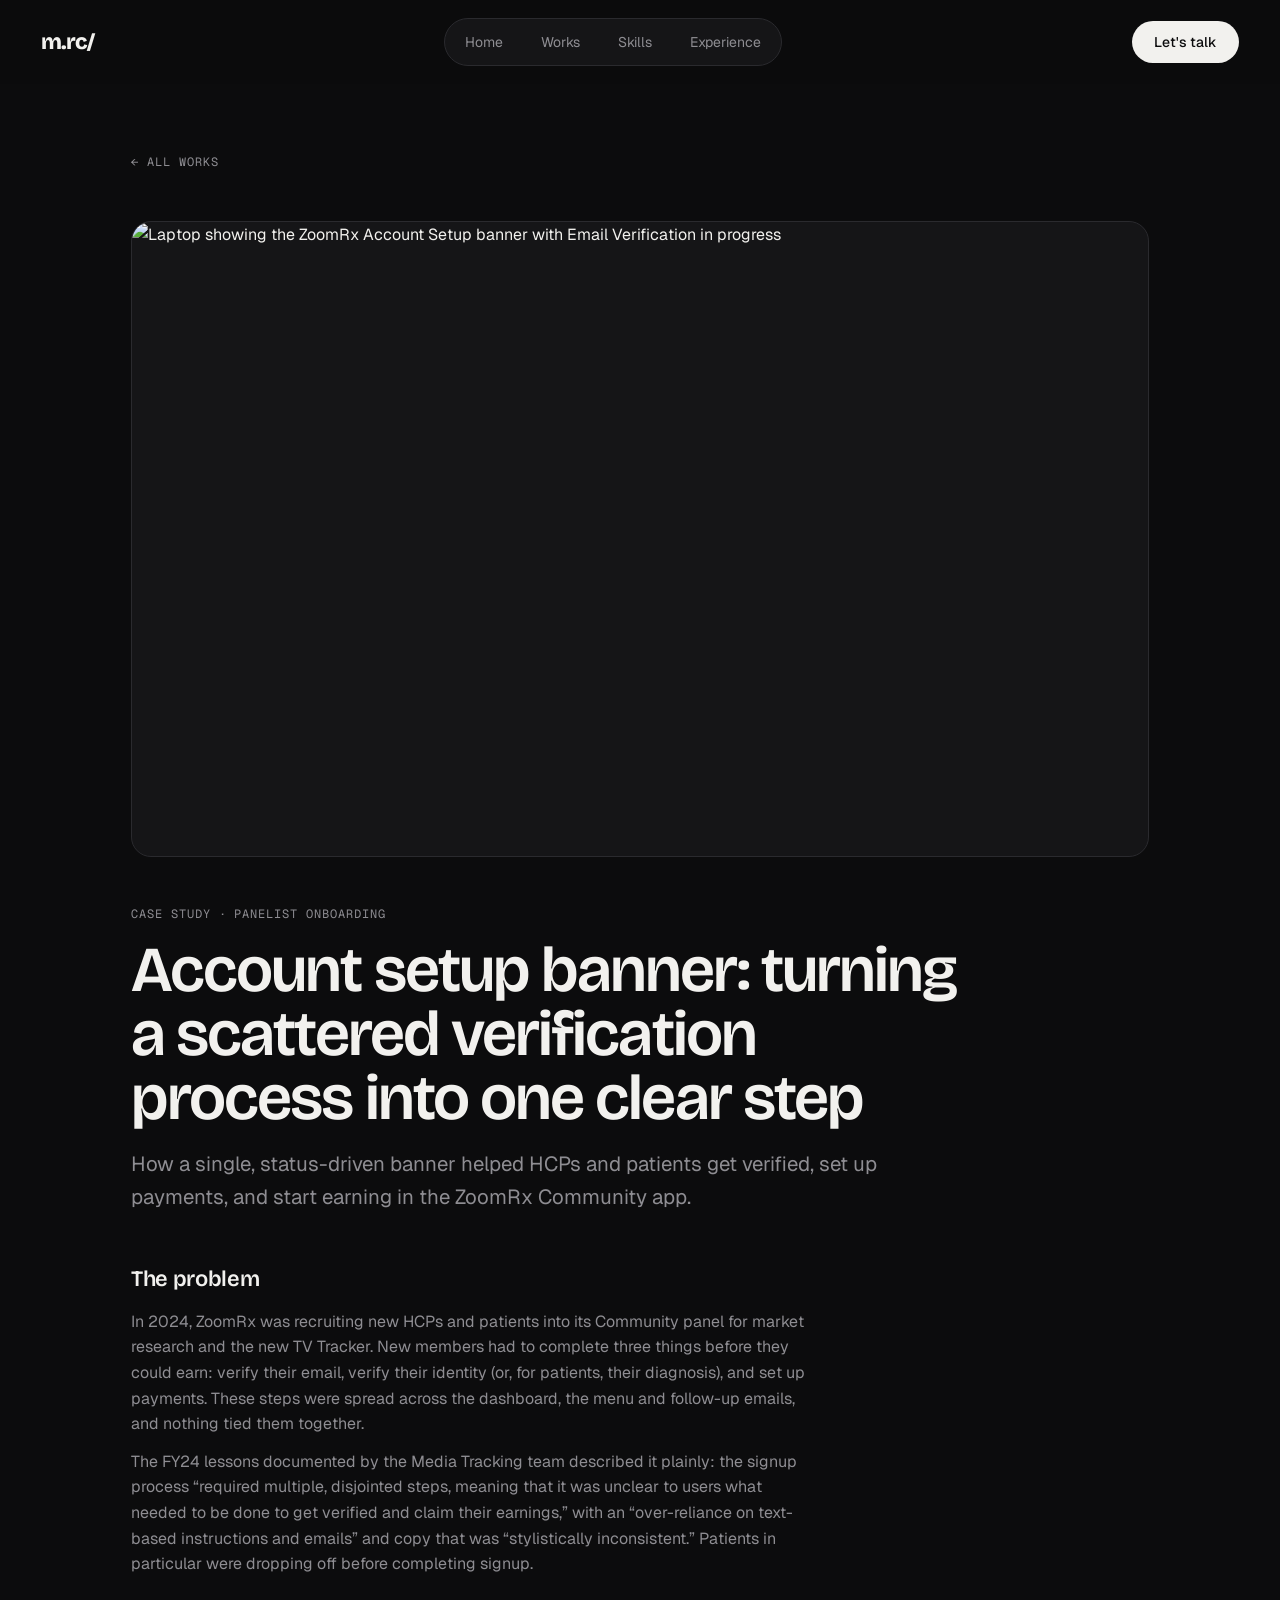
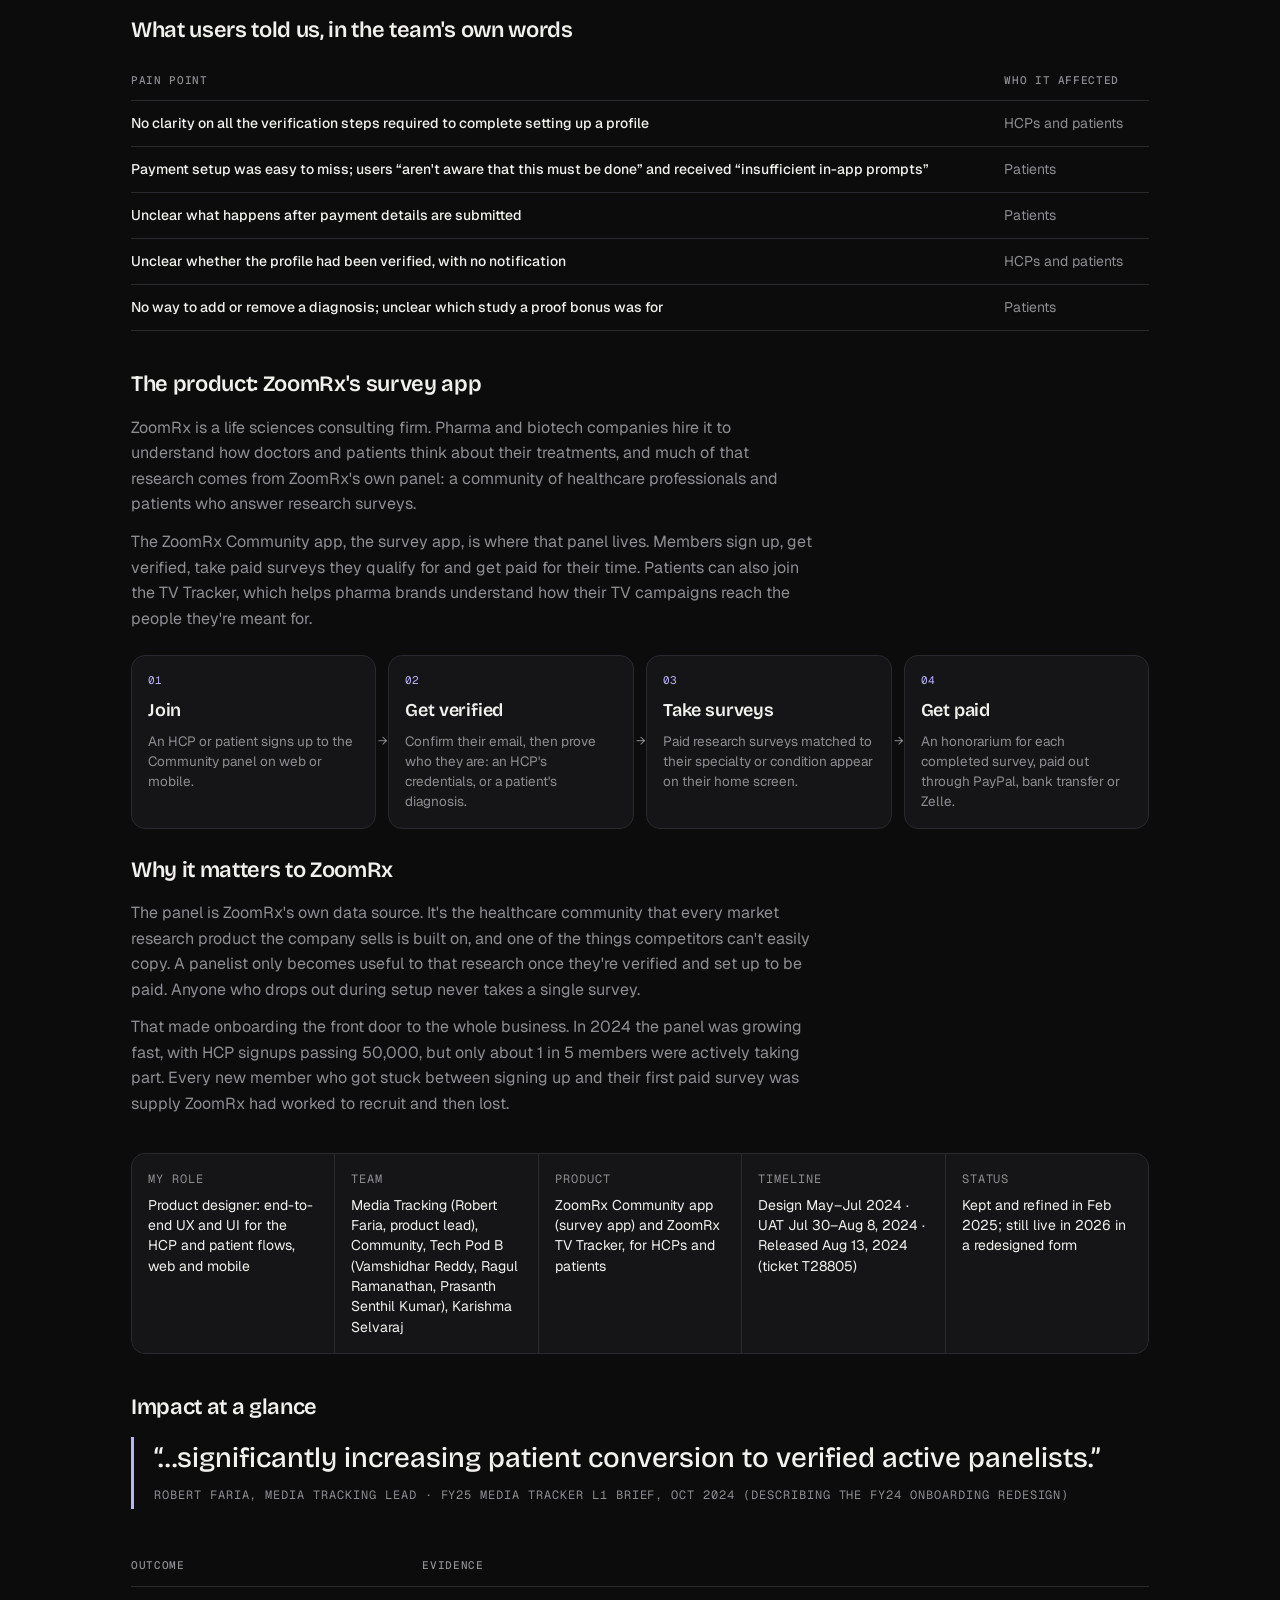
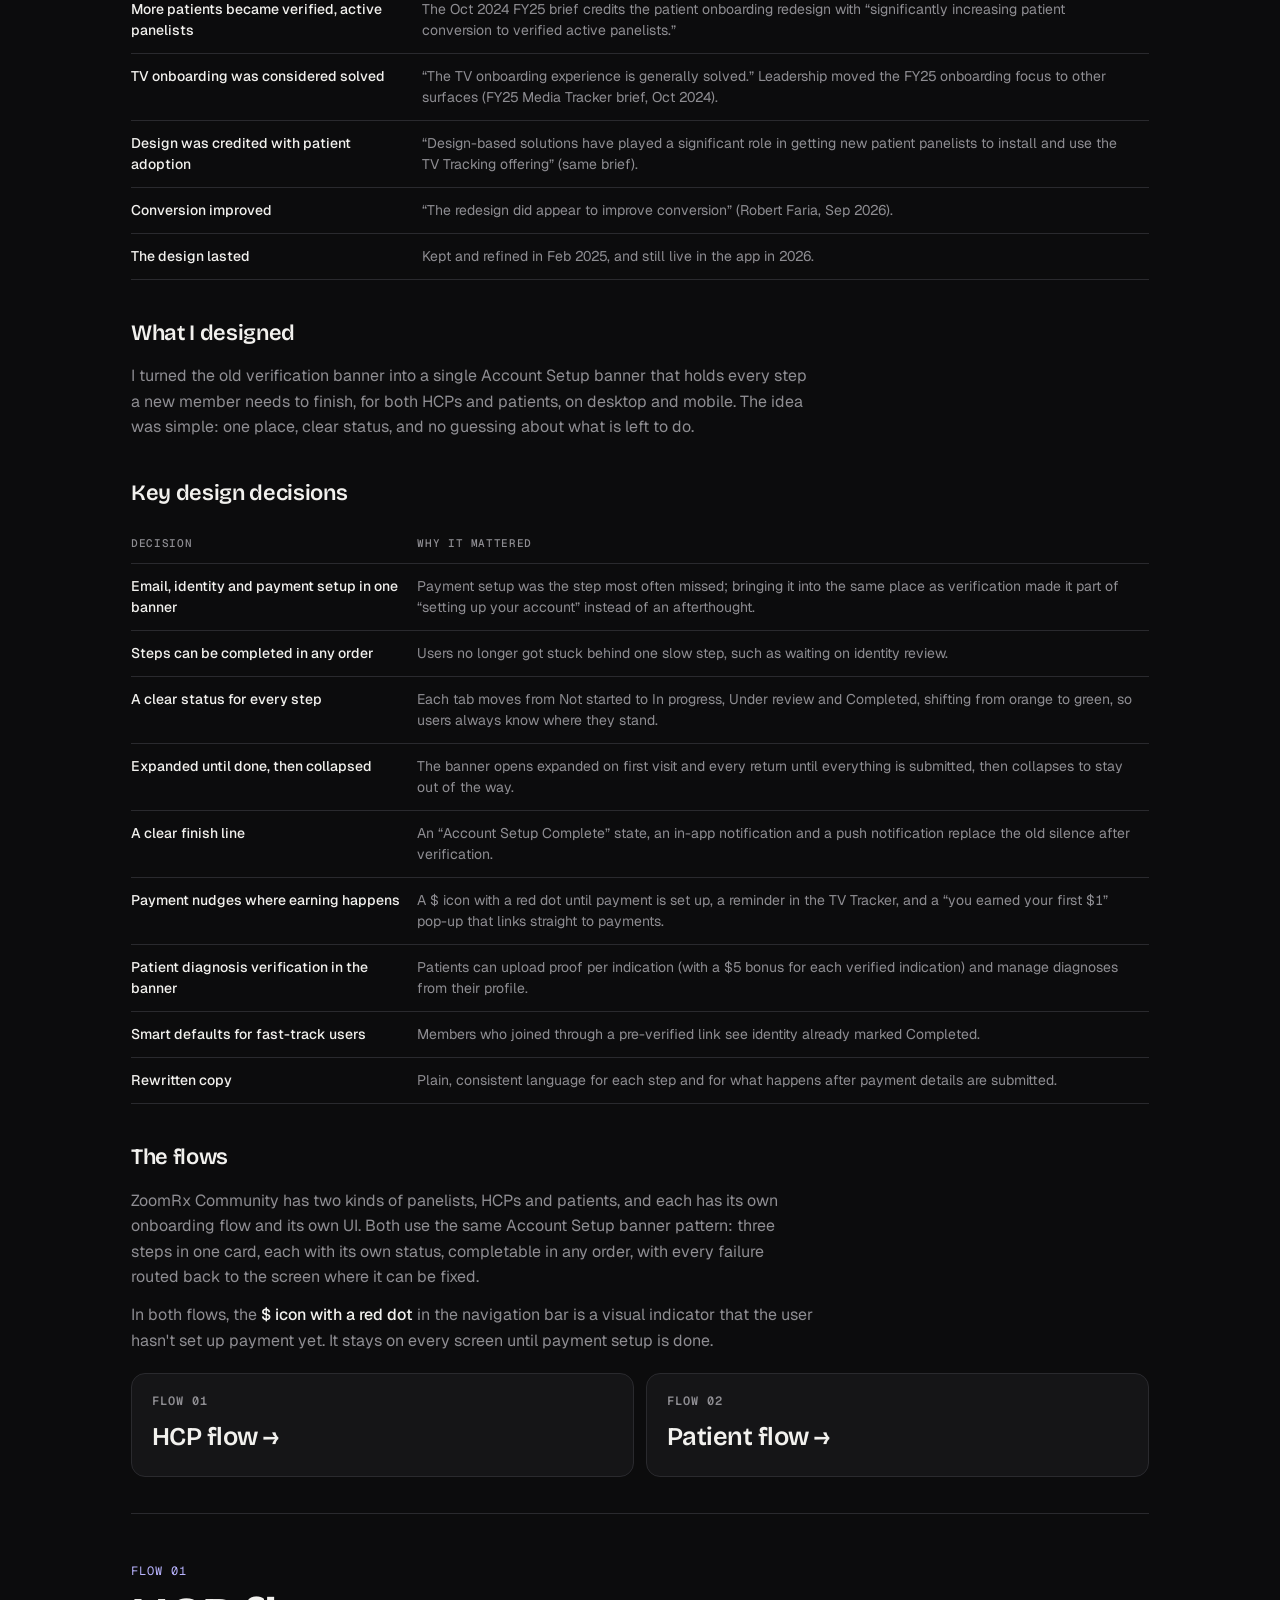
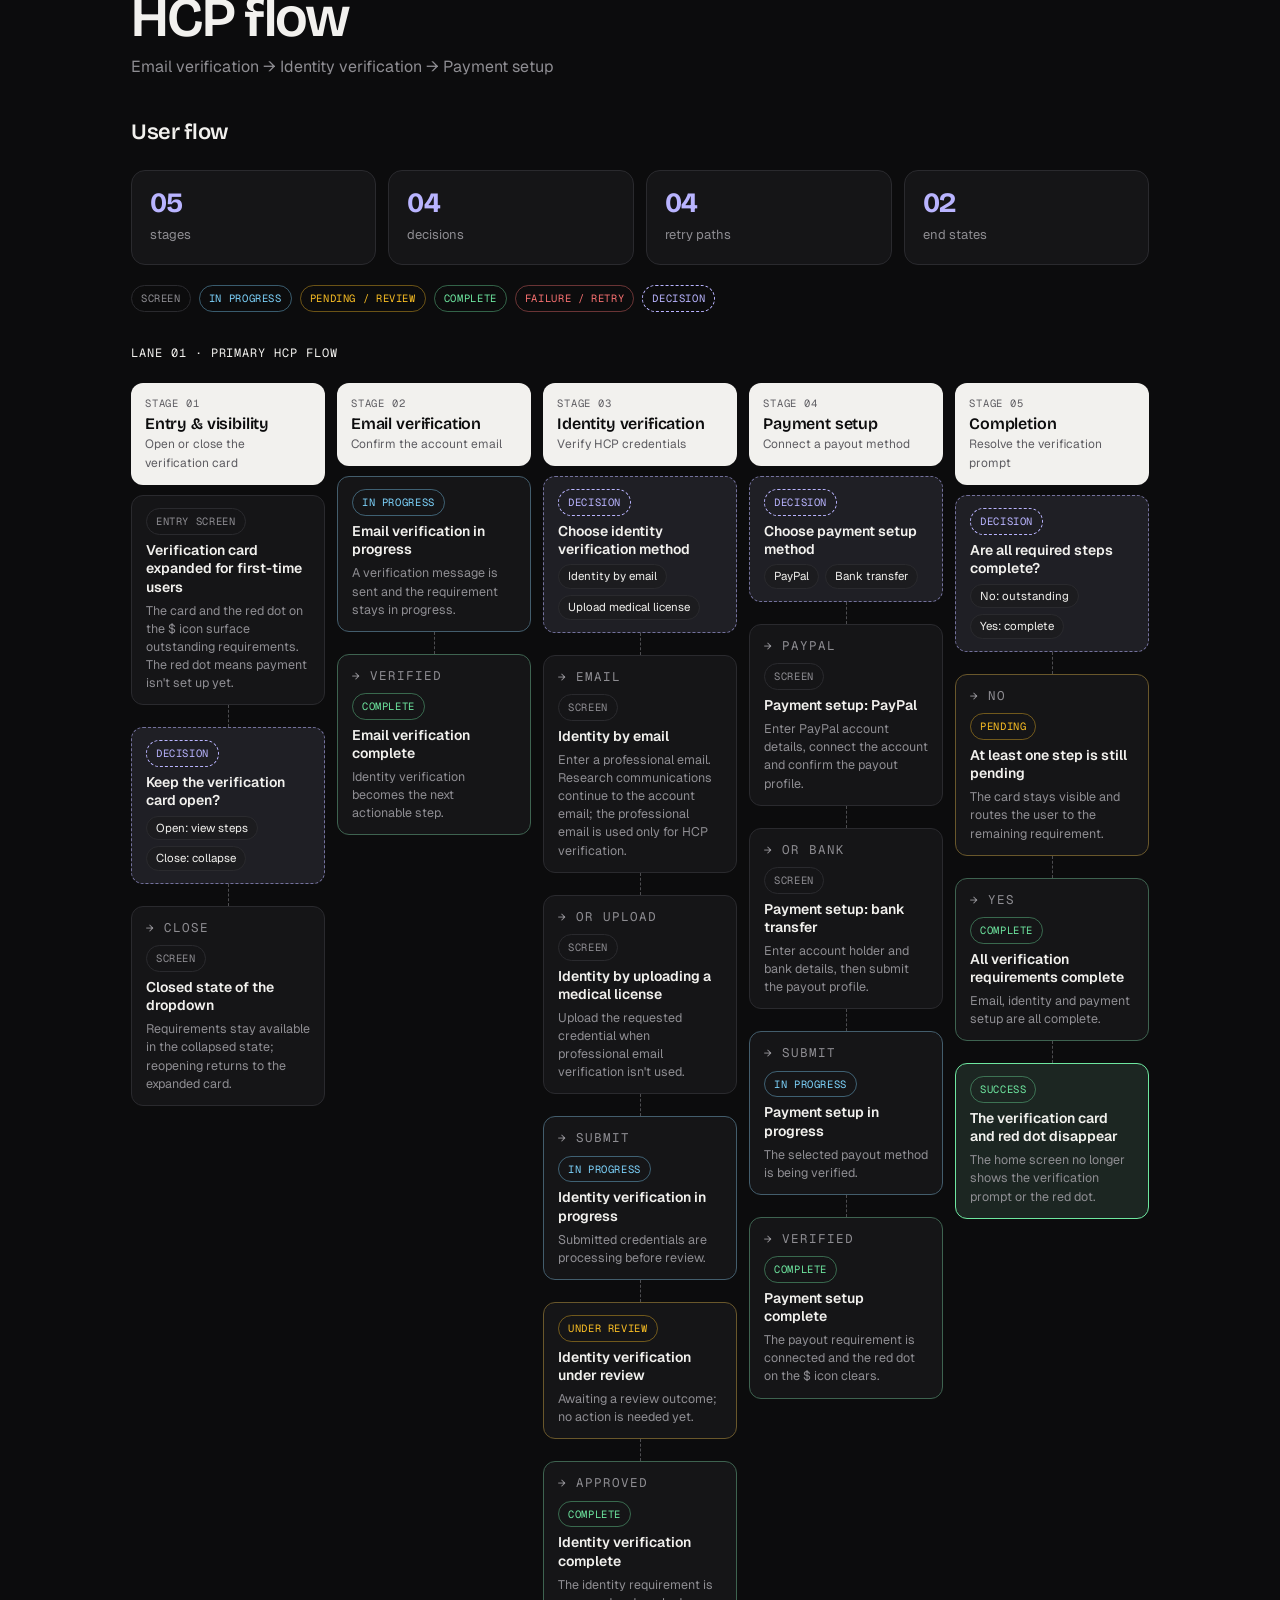
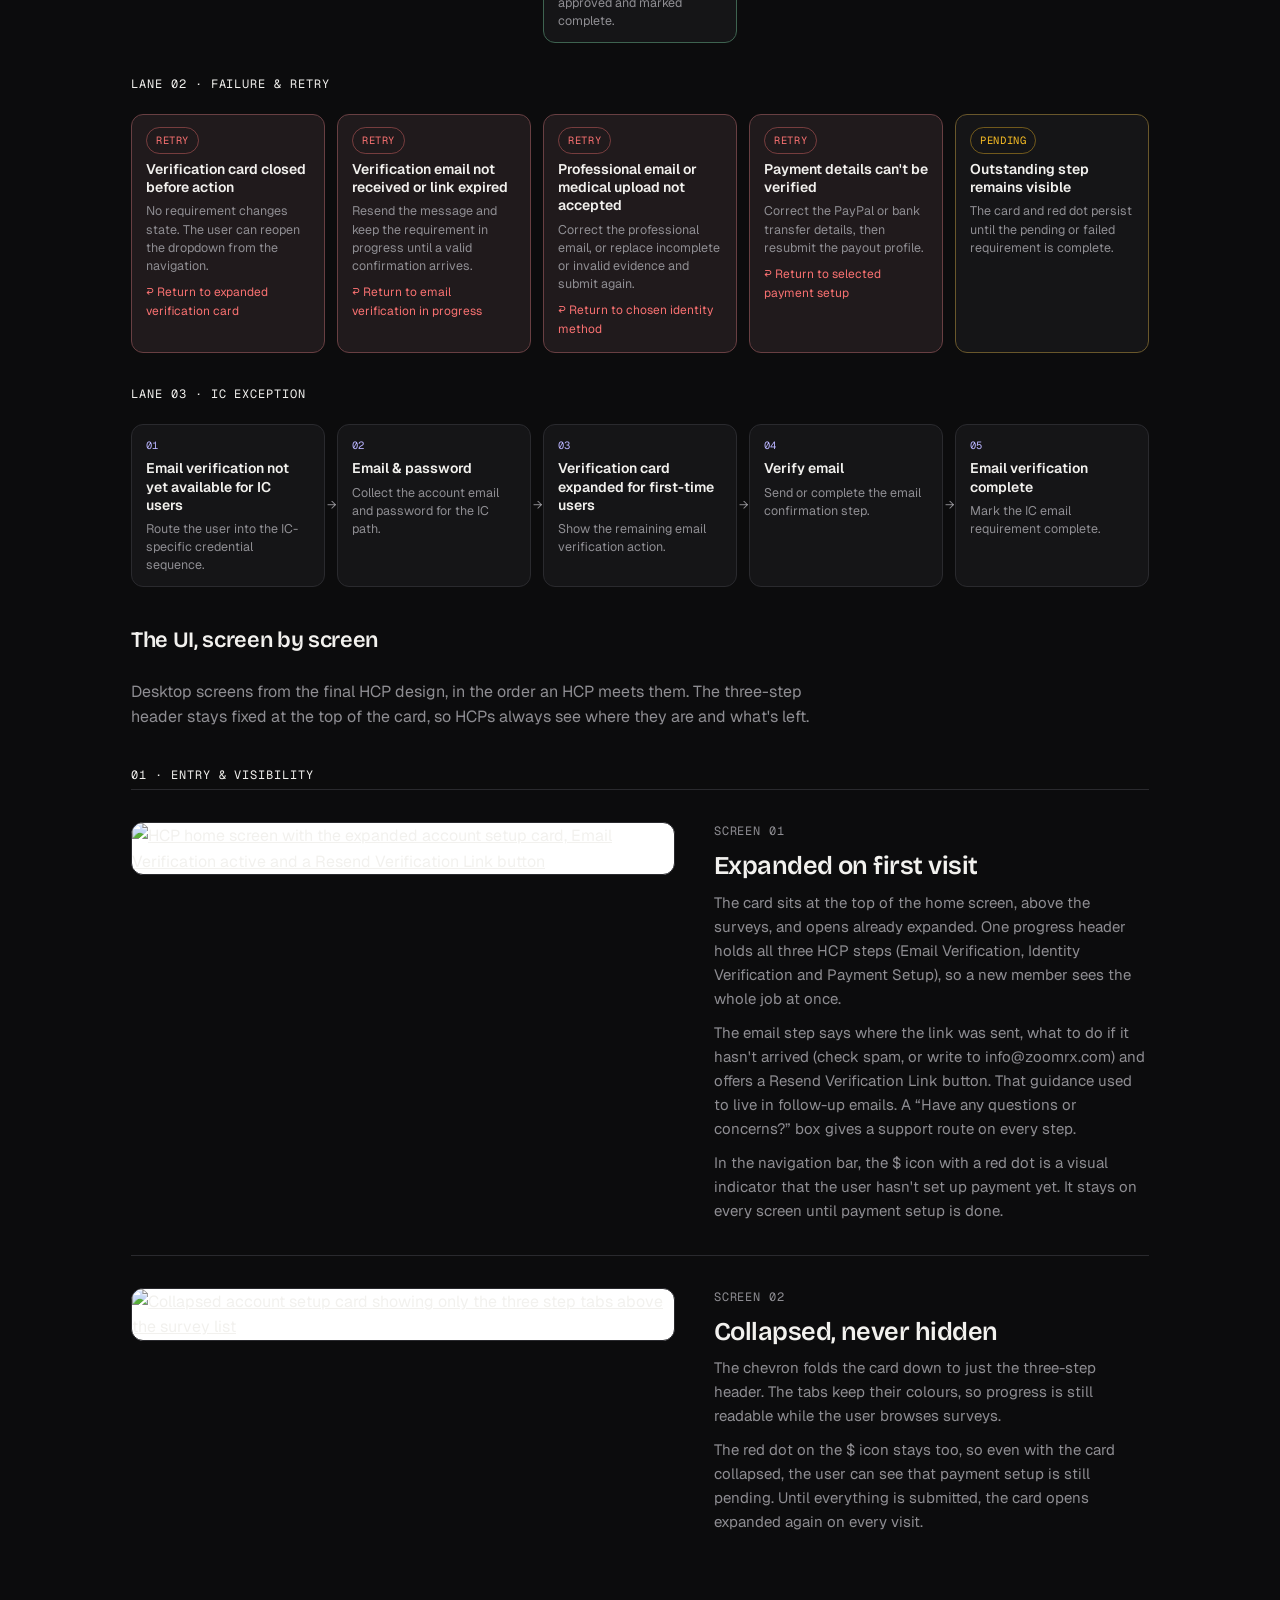
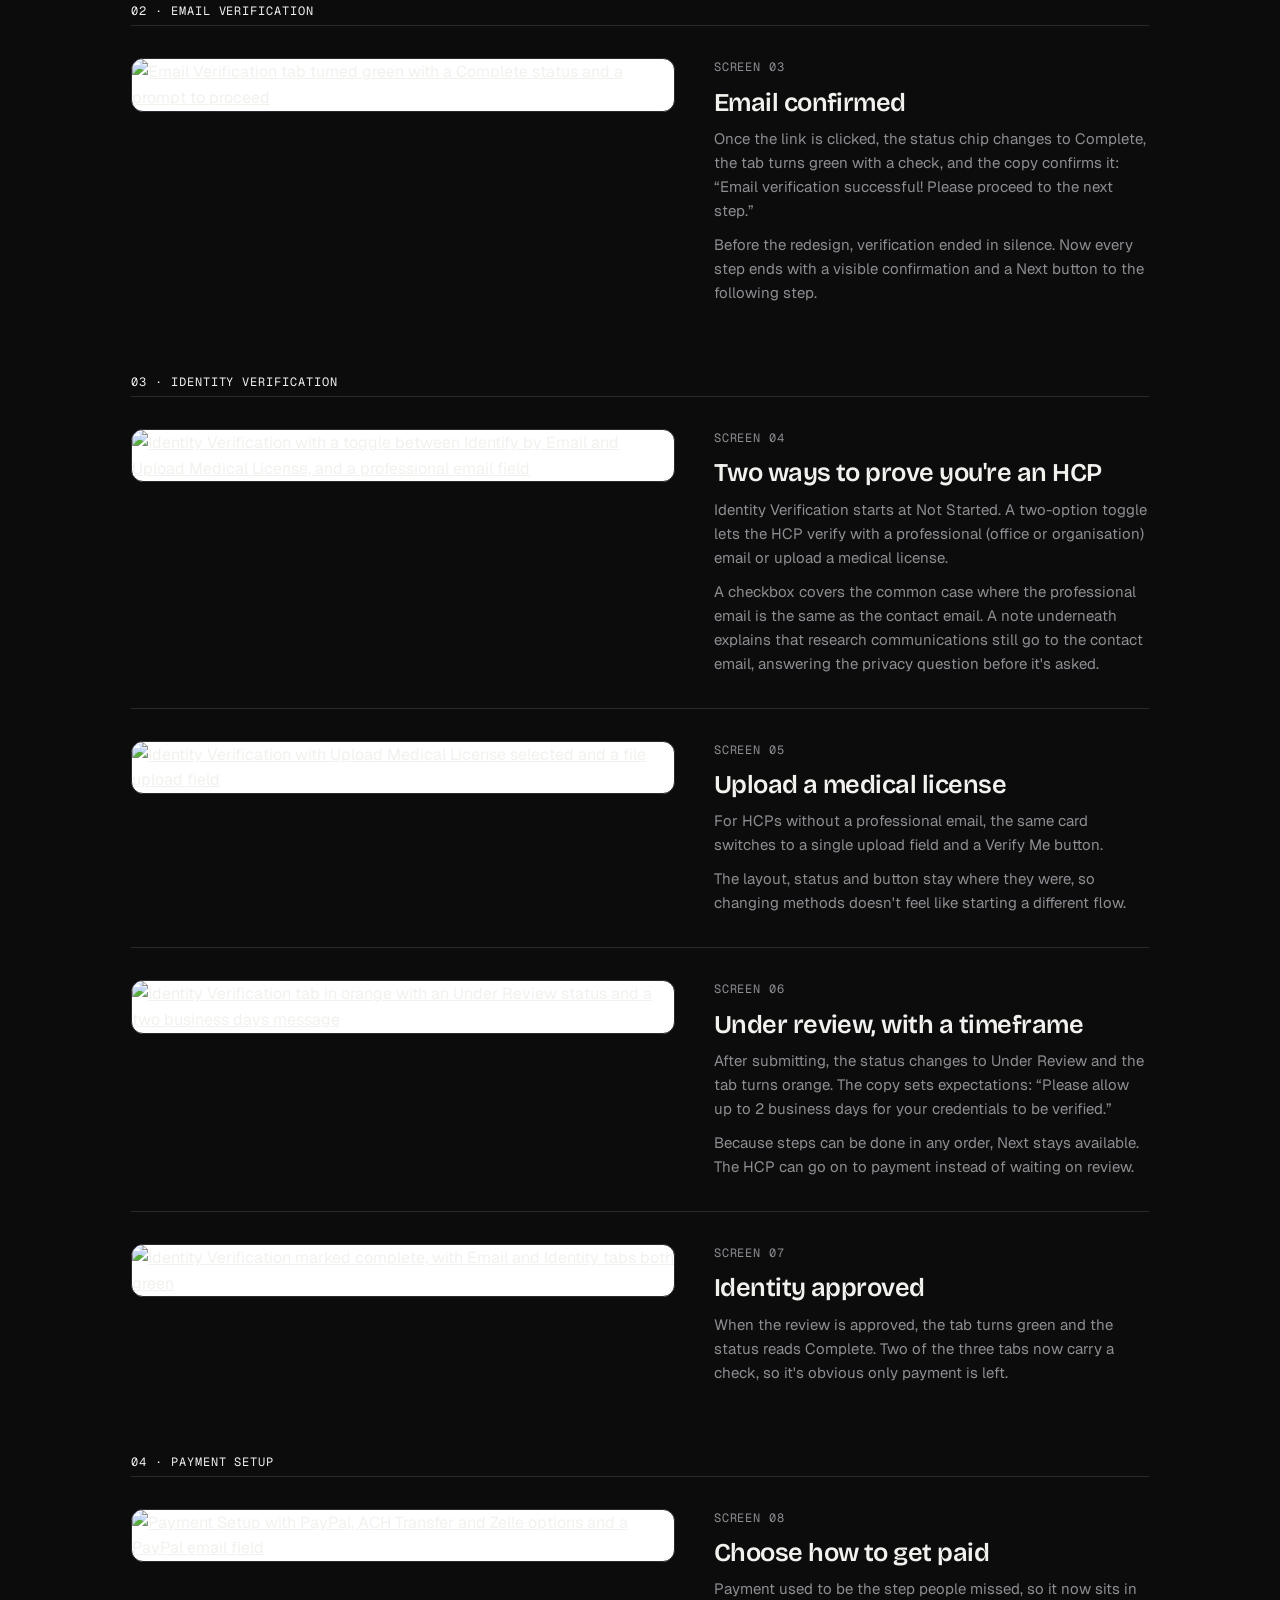
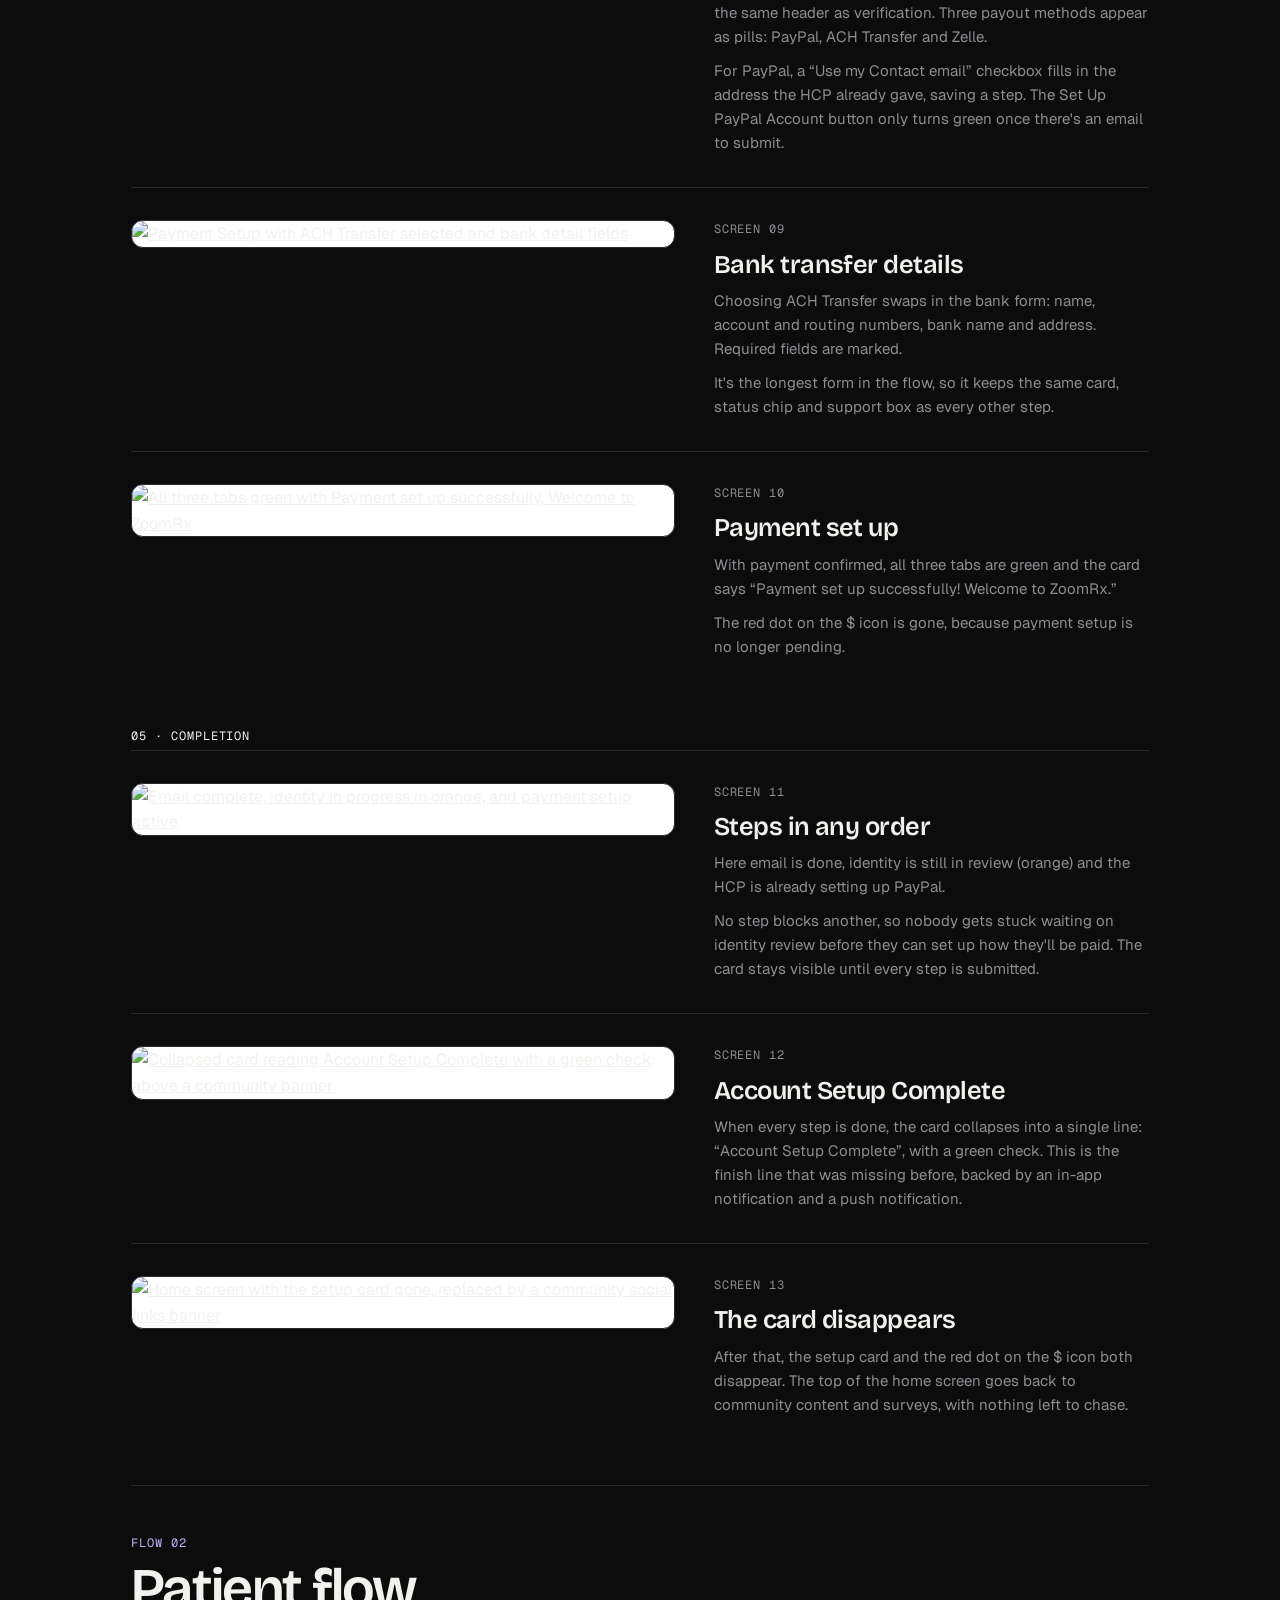
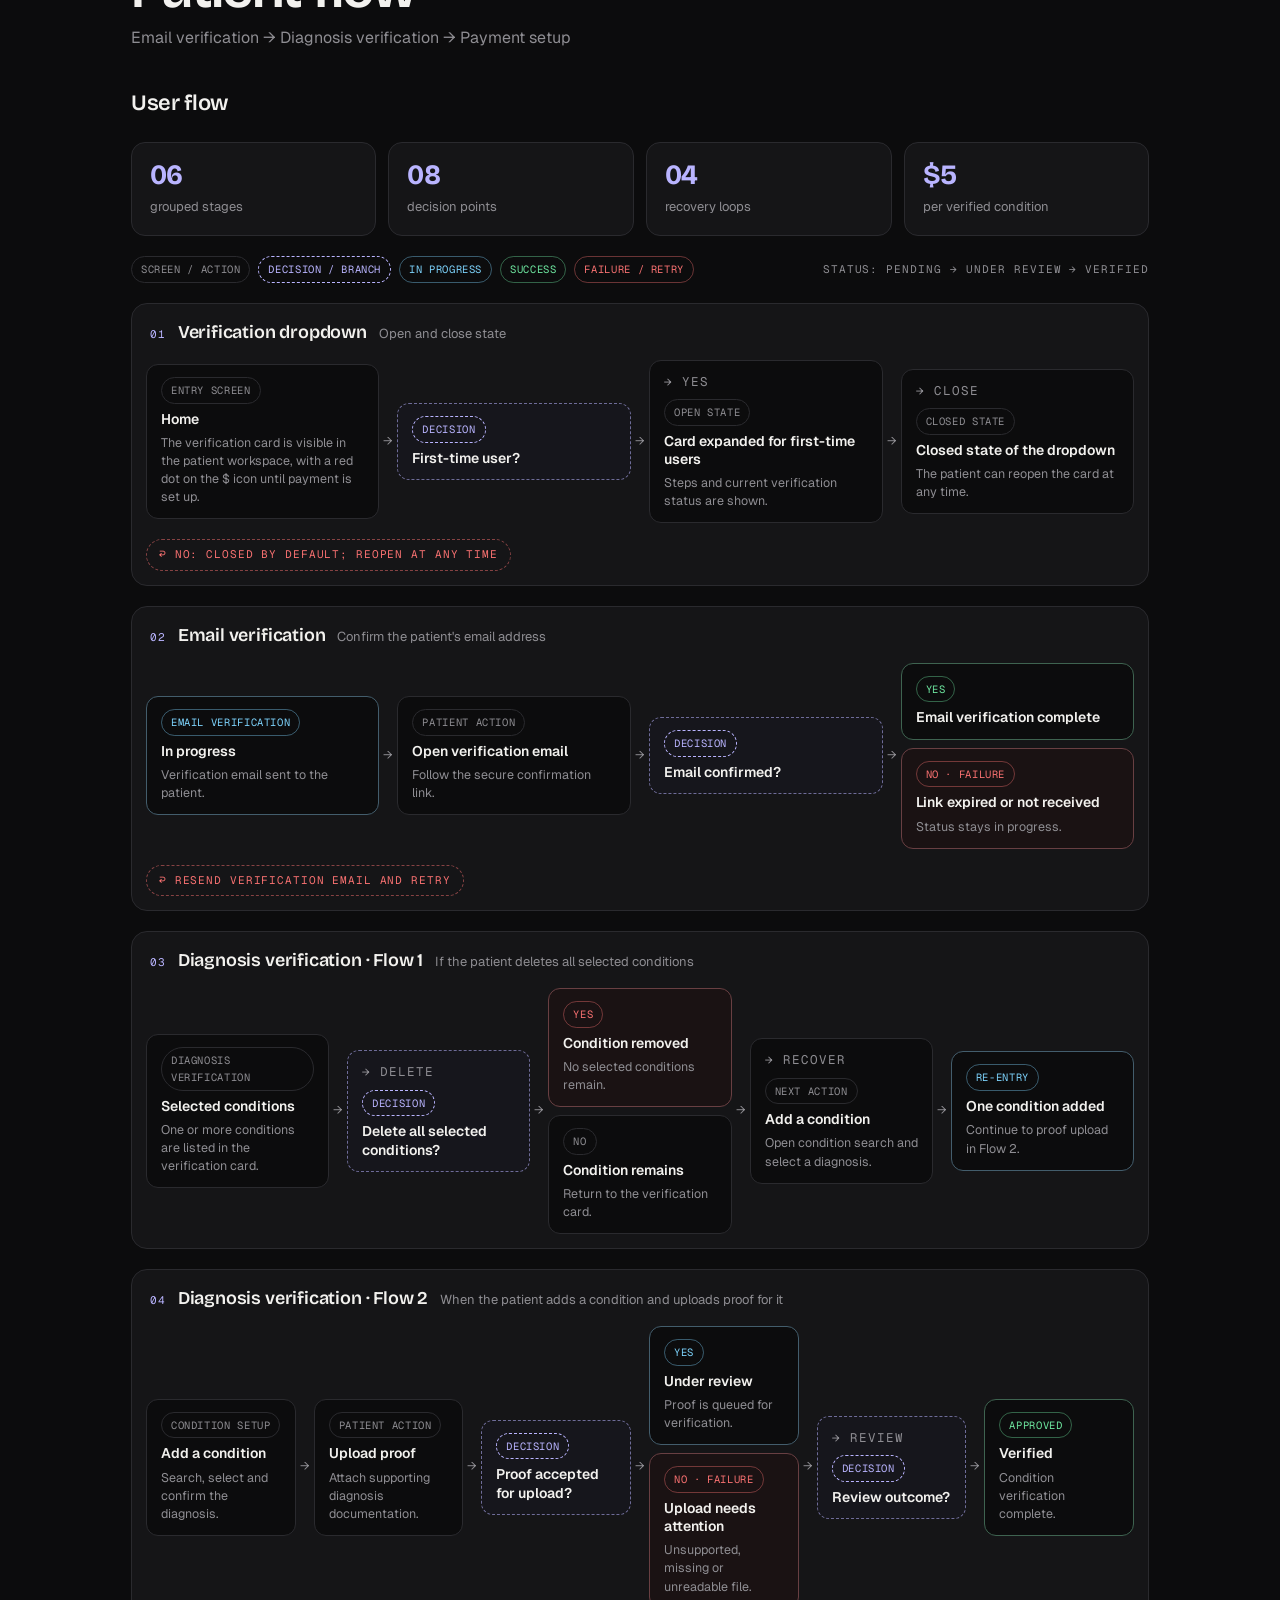
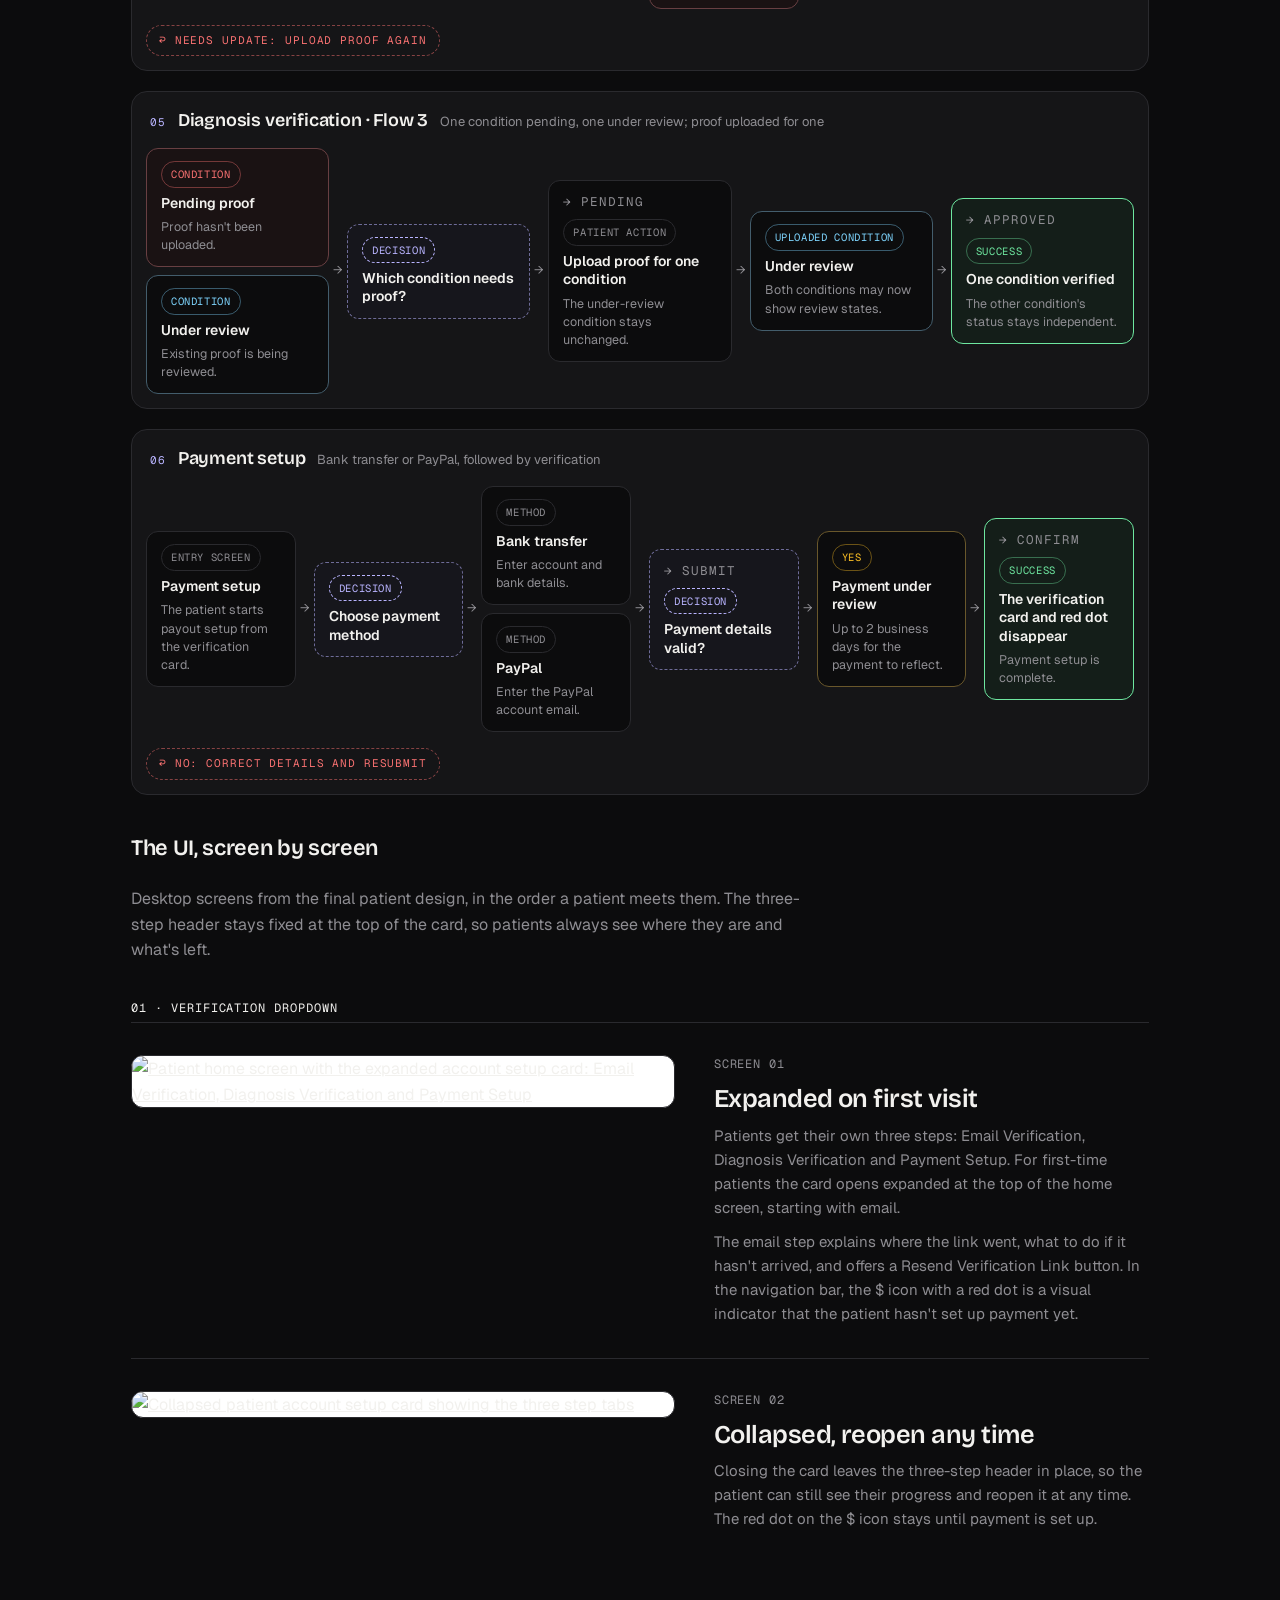
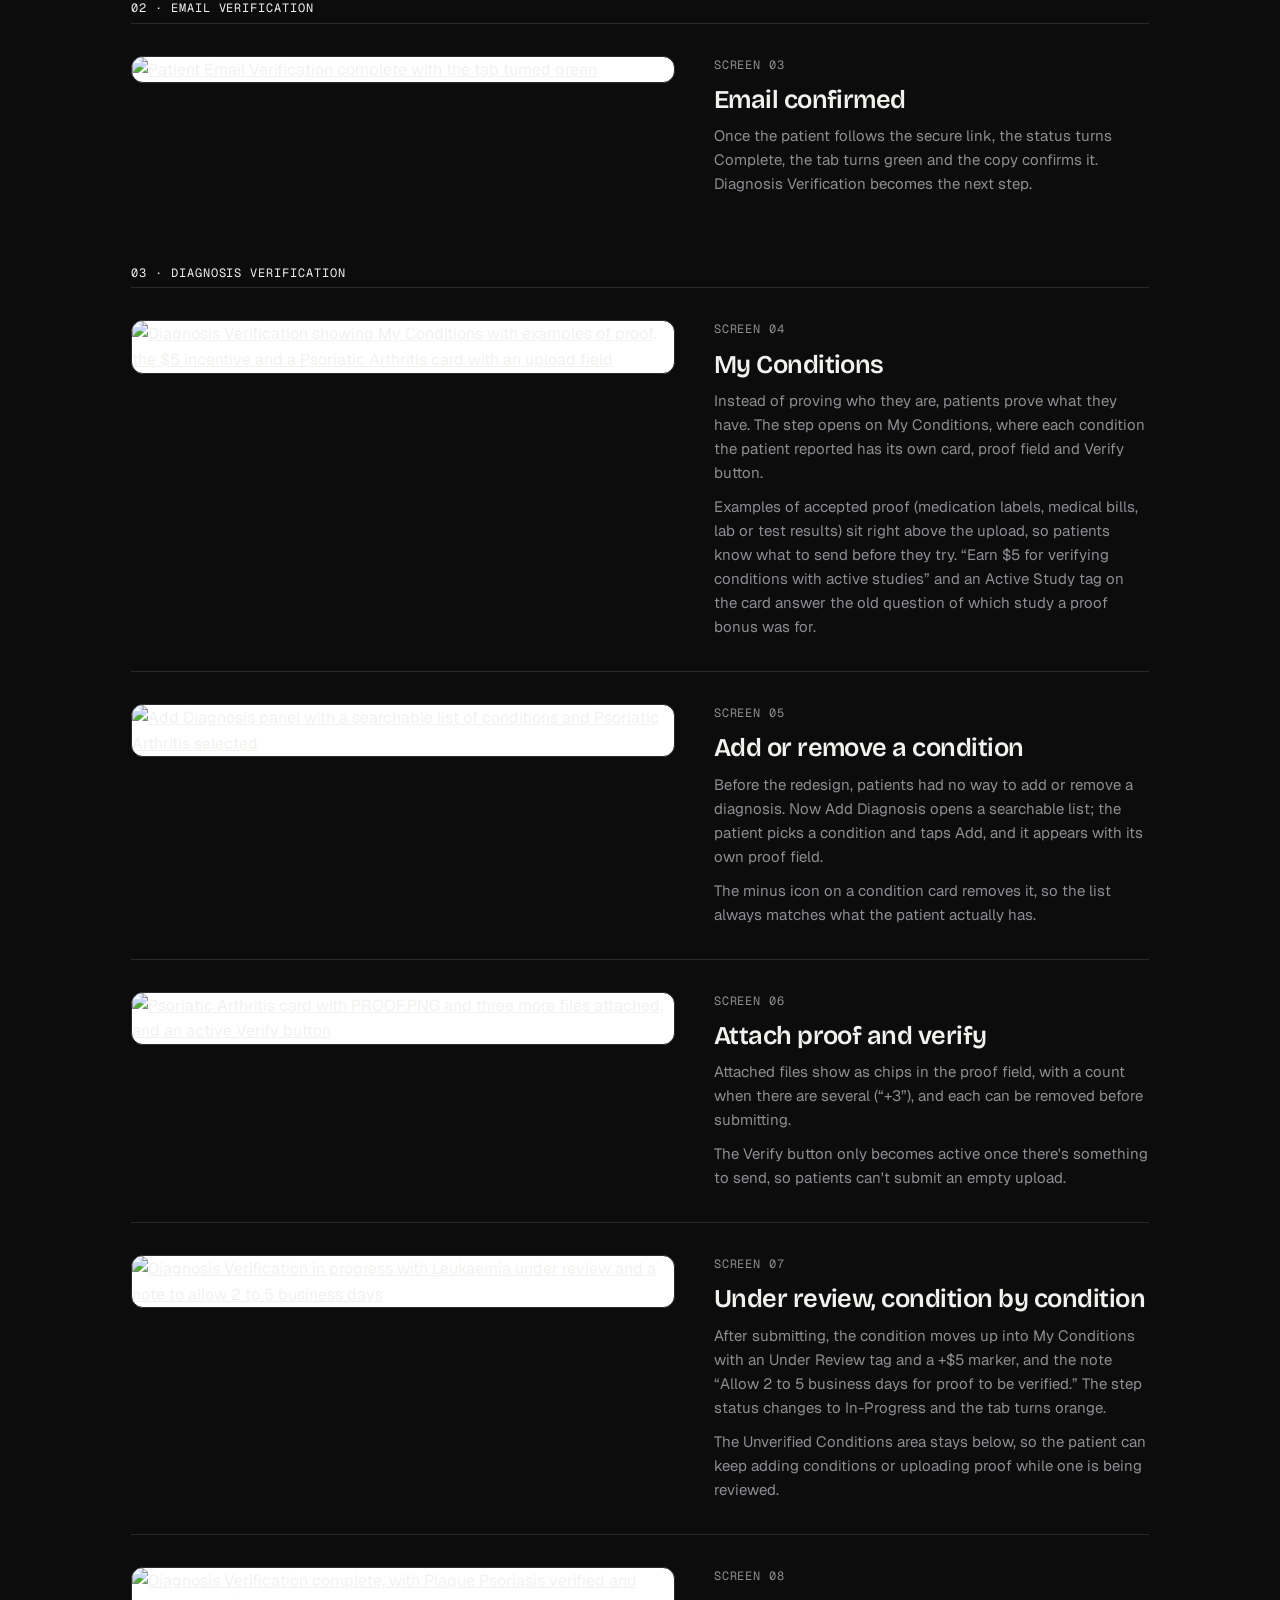
==== account-setup-banner.html @ 8d5f1457 "initial commit commit" ====
<!doctype html>
<html lang="en">
<head>
<meta charset="utf-8">
<meta name="viewport" content="width=device-width, initial-scale=1">
<title>Account Setup Banner · Moumita Roy Chowdhury</title>
<meta name="description" content="Turning a scattered verification process into one clear step for doctors and patients in the ZoomRx Community app.">
<link rel="preconnect" href="https://fonts.googleapis.com">
<link rel="preconnect" href="https://fonts.gstatic.com" crossorigin>
<link rel="stylesheet" href="https://fonts.googleapis.com/css2?family=Bricolage+Grotesque:opsz,wght@12..96,400..800&family=Geist:wght@400;500;600&family=Geist+Mono:wght@400;500&display=swap">
<link rel="stylesheet" href="styles.css">
</head>
<body>

<header class="nav">
  <div class="wrap">
    <a class="logo" href="index.html">m.rc/</a>
    <ul id="nav-links">
      <li><a href="index.html">Home</a></li>
      <li><a href="index.html#work">Works</a></li>
      <li><a href="index.html#skills">Skills</a></li>
      <li><a href="index.html#experience">Experience</a></li>
    </ul>
    <a class="btn" href="#contact">Let's talk</a>
    <button class="menu-btn" type="button" aria-expanded="false" aria-controls="nav-links" aria-label="Open menu"><span></span><span></span></button>
  </div>
</header>

<main id="top">
  <section class="wrap case-head">
    <a class="back mono" href="index.html#work">← All works</a>
    <figure class="case-thumb"><img src="images/account-setup-banner.webp" alt="Laptop showing the ZoomRx Account Setup banner with Email Verification in progress"></figure>
    <span class="mono" style="display:block">CASE STUDY · PANELIST ONBOARDING</span>
    <h1 class="long">Account setup banner: turning a scattered verification process into one clear step</h1>
    <p class="lede">How a single, status-driven banner helped HCPs and patients get verified, set up payments, and start earning in the ZoomRx Community app.</p>
  </section>

  <article class="wrap case-page"><div class="case">
          <div class="prose">
            <h3>The problem</h3>
            <p>In 2024, ZoomRx was recruiting new HCPs and patients into its Community panel for market research and the new TV Tracker. New members had to complete three things before they could earn: verify their email, verify their identity (or, for patients, their diagnosis), and set up payments. These steps were spread across the dashboard, the menu and follow-up emails, and nothing tied them together.</p>
            <p>The FY24 lessons documented by the Media Tracking team described it plainly: the signup process “required multiple, disjointed steps, meaning that it was unclear to users what needed to be done to get verified and claim their earnings,” with an “over-reliance on text-based instructions and emails” and copy that was “stylistically inconsistent.” Patients in particular were dropping off before completing signup.</p>
          </div>

          <div>
            <h3>What users told us, in the team's own words</h3>
            <div class="scroll">
              <table class="tbl">
                <thead><tr><th>Pain point</th><th>Who it affected</th></tr></thead>
                <tbody>
                  <tr><td data-label="Pain point">No clarity on all the verification steps required to complete setting up a profile</td><td data-label="Who it affected">HCPs and patients</td></tr>
                  <tr><td data-label="Pain point">Payment setup was easy to miss; users “aren't aware that this must be done” and received “insufficient in-app prompts”</td><td data-label="Who it affected">Patients</td></tr>
                  <tr><td data-label="Pain point">Unclear what happens after payment details are submitted</td><td data-label="Who it affected">Patients</td></tr>
                  <tr><td data-label="Pain point">Unclear whether the profile had been verified, with no notification</td><td data-label="Who it affected">HCPs and patients</td></tr>
                  <tr><td data-label="Pain point">No way to add or remove a diagnosis; unclear which study a proof bonus was for</td><td data-label="Who it affected">Patients</td></tr>
                </tbody>
              </table>
            </div>
          </div>

          <div class="about">
            <div class="prose">
              <h3>The product: ZoomRx's survey app</h3>
              <p>ZoomRx is a life sciences consulting firm. Pharma and biotech companies hire it to understand how doctors and patients think about their treatments, and much of that research comes from ZoomRx's own panel: a community of healthcare professionals and patients who answer research surveys.</p>
              <p>The ZoomRx Community app, the survey app, is where that panel lives. Members sign up, get verified, take paid surveys they qualify for and get paid for their time. Patients can also join the TV Tracker, which helps pharma brands understand how their TV campaigns reach the people they're meant for.</p>
            </div>
            <ol class="how">
              <li><b>Join</b><span>An HCP or patient signs up to the Community panel on web or mobile.</span></li>
              <li><b>Get verified</b><span>Confirm their email, then prove who they are: an HCP's credentials, or a patient's diagnosis.</span></li>
              <li><b>Take surveys</b><span>Paid research surveys matched to their specialty or condition appear on their home screen.</span></li>
              <li><b>Get paid</b><span>An honorarium for each completed survey, paid out through PayPal, bank transfer or Zelle.</span></li>
            </ol>
            <div class="prose">
              <h3>Why it matters to ZoomRx</h3>
              <p>The panel is ZoomRx's own data source. It's the healthcare community that every market research product the company sells is built on, and one of the things competitors can't easily copy. A panelist only becomes useful to that research once they're verified and set up to be paid. Anyone who drops out during setup never takes a single survey.</p>
              <p>That made onboarding the front door to the whole business. In 2024 the panel was growing fast, with HCP signups passing 50,000, but only about 1 in 5 members were actively taking part. Every new member who got stuck between signing up and their first paid survey was supply ZoomRx had worked to recruit and then lost.</p>
            </div>
          </div>

          <div class="facts">
            <div><span class="mono">My role</span><p>Product designer: end-to-end UX and UI for the HCP and patient flows, web and mobile</p></div>
            <div><span class="mono">Team</span><p>Media Tracking (Robert Faria, product lead), Community, Tech Pod B (Vamshidhar Reddy, Ragul Ramanathan, Prasanth Senthil Kumar), Karishma Selvaraj</p></div>
            <div><span class="mono">Product</span><p>ZoomRx Community app (survey app) and ZoomRx TV Tracker, for HCPs and patients</p></div>
            <div><span class="mono">Timeline</span><p>Design May–Jul 2024 · UAT Jul 30–Aug 8, 2024 · Released Aug 13, 2024 (ticket T28805)</p></div>
            <div><span class="mono">Status</span><p>Kept and refined in Feb 2025; still live in 2026 in a redesigned form</p></div>
          </div>

          <div>
            <h3>Impact at a glance</h3>
            <div class="quote">
              <p>“…significantly increasing patient conversion to verified active panelists.”</p>
              <cite class="mono">Robert Faria, Media Tracking lead · FY25 Media Tracker L1 Brief, Oct 2024 (describing the FY24 onboarding redesign)</cite>
            </div>
          </div>

          <div class="scroll">
            <table class="tbl">
              <thead><tr><th>Outcome</th><th>Evidence</th></tr></thead>
              <tbody>
                <tr><td data-label="Outcome">More patients became verified, active panelists</td><td data-label="Evidence">The Oct 2024 FY25 brief credits the patient onboarding redesign with “significantly increasing patient conversion to verified active panelists.”</td></tr>
                <tr><td data-label="Outcome">TV onboarding was considered solved</td><td data-label="Evidence">“The TV onboarding experience is generally solved.” Leadership moved the FY25 onboarding focus to other surfaces (FY25 Media Tracker brief, Oct 2024).</td></tr>
                <tr><td data-label="Outcome">Design was credited with patient adoption</td><td data-label="Evidence">“Design-based solutions have played a significant role in getting new patient panelists to install and use the TV Tracking offering” (same brief).</td></tr>
                <tr><td data-label="Outcome">Conversion improved</td><td data-label="Evidence">“The redesign did appear to improve conversion” (Robert Faria, Sep 2026).</td></tr>
                <tr><td data-label="Outcome">The design lasted</td><td data-label="Evidence">Kept and refined in Feb 2025, and still live in the app in 2026.</td></tr>
              </tbody>
            </table>
          </div>

          <div class="prose">
            <h3>What I designed</h3>
            <p>I turned the old verification banner into a single Account Setup banner that holds every step a new member needs to finish, for both HCPs and patients, on desktop and mobile. The idea was simple: one place, clear status, and no guessing about what is left to do.</p>
          </div>

          <div>
            <h3>Key design decisions</h3>
            <div class="scroll">
              <table class="tbl">
                <thead><tr><th>Decision</th><th>Why it mattered</th></tr></thead>
                <tbody>
                  <tr><td data-label="Decision">Email, identity and payment setup in one banner</td><td data-label="Why it mattered">Payment setup was the step most often missed; bringing it into the same place as verification made it part of “setting up your account” instead of an afterthought.</td></tr>
                  <tr><td data-label="Decision">Steps can be completed in any order</td><td data-label="Why it mattered">Users no longer got stuck behind one slow step, such as waiting on identity review.</td></tr>
                  <tr><td data-label="Decision">A clear status for every step</td><td data-label="Why it mattered">Each tab moves from Not started to In progress, Under review and Completed, shifting from orange to green, so users always know where they stand.</td></tr>
                  <tr><td data-label="Decision">Expanded until done, then collapsed</td><td data-label="Why it mattered">The banner opens expanded on first visit and every return until everything is submitted, then collapses to stay out of the way.</td></tr>
                  <tr><td data-label="Decision">A clear finish line</td><td data-label="Why it mattered">An “Account Setup Complete” state, an in-app notification and a push notification replace the old silence after verification.</td></tr>
                  <tr><td data-label="Decision">Payment nudges where earning happens</td><td data-label="Why it mattered">A $ icon with a red dot until payment is set up, a reminder in the TV Tracker, and a “you earned your first $1” pop-up that links straight to payments.</td></tr>
                  <tr><td data-label="Decision">Patient diagnosis verification in the banner</td><td data-label="Why it mattered">Patients can upload proof per indication (with a $5 bonus for each verified indication) and manage diagnoses from their profile.</td></tr>
                  <tr><td data-label="Decision">Smart defaults for fast-track users</td><td data-label="Why it mattered">Members who joined through a pre-verified link see identity already marked Completed.</td></tr>
                  <tr><td data-label="Decision">Rewritten copy</td><td data-label="Why it mattered">Plain, consistent language for each step and for what happens after payment details are submitted.</td></tr>
                </tbody>
              </table>
            </div>
          </div>

          <div class="uf" id="flows">
            <div class="prose">
              <h3>The flows</h3>
              <p>ZoomRx Community has two kinds of panelists, HCPs and patients, and each has its own onboarding flow and its own UI. Both use the same Account Setup banner pattern: three steps in one card, each with its own status, completable in any order, with every failure routed back to the screen where it can be fixed.</p>
              <p>In both flows, the <b>$ icon with a red dot</b> in the navigation bar is a visual indicator that the user hasn't set up payment yet. It stays on every screen until payment setup is done.</p>
            </div>
            <nav class="flow-jump" aria-label="Jump to a flow"><a href="#flow-hcp"><span class="mono">Flow 01</span>HCP flow →</a><a href="#flow-patient"><span class="mono">Flow 02</span>Patient flow →</a></nav>
          </div>

          <section class="flow-sec" id="flow-hcp">
            <div class="flow-title"><span class="mono">Flow 01</span><h3>HCP flow</h3><p>Email verification → Identity verification → Payment setup</p></div>
            <div class="uf">
              <h4 class="uf-sub">User flow</h4>
<div class="big-nums uf-stats"><div><b>05</b><span>stages</span></div><div><b>04</b><span>decisions</span></div><div><b>04</b><span>retry paths</span></div><div><b>02</b><span>end states</span></div></div>
              <div class="uf-legend mono"><span class="st">Screen</span><span class="st prog">In progress</span><span class="st rev">Pending / review</span><span class="st done">Complete</span><span class="st fail">Failure / retry</span><span class="st dec">Decision</span></div>
              <span class="mono uf-lane">Lane 01 · Primary HCP flow</span>
            <div class="uf-board">
              <div class="uf-col">
                <div class="uf-stage"><span class="mono">Stage 01</span><b>Entry &amp; visibility</b><small>Open or close the verification card</small></div>
                <div class="node"><i class="st">Entry screen</i><b>Verification card expanded for first-time users</b><span>The card and the red dot on the $ icon surface outstanding requirements. The red dot means payment isn't set up yet.</span></div>
                <div class="node dec"><i class="st dec">Decision</i><b>Keep the verification card open?</b><span class="opts"><em>Open: view steps</em><em>Close: collapse</em></span></div>
                <div class="node"><span class="via mono">Close</span><i class="st">Screen</i><b>Closed state of the dropdown</b><span>Requirements stay available in the collapsed state; reopening returns to the expanded card.</span></div>
              </div>
              <div class="uf-col">
                <div class="uf-stage"><span class="mono">Stage 02</span><b>Email verification</b><small>Confirm the account email</small></div>
                <div class="node prog"><i class="st prog">In progress</i><b>Email verification in progress</b><span>A verification message is sent and the requirement stays in progress.</span></div>
                <div class="node done"><span class="via mono">Verified</span><i class="st done">Complete</i><b>Email verification complete</b><span>Identity verification becomes the next actionable step.</span></div>
              </div>
              <div class="uf-col">
                <div class="uf-stage"><span class="mono">Stage 03</span><b>Identity verification</b><small>Verify HCP credentials</small></div>
                <div class="node dec"><i class="st dec">Decision</i><b>Choose identity verification method</b><span class="opts"><em>Identity by email</em><em>Upload medical license</em></span></div>
                <div class="node"><span class="via mono">Email</span><i class="st">Screen</i><b>Identity by email</b><span>Enter a professional email. Research communications continue to the account email; the professional email is used only for HCP verification.</span></div>
                <div class="node"><span class="via mono">Or upload</span><i class="st">Screen</i><b>Identity by uploading a medical license</b><span>Upload the requested credential when professional email verification isn't used.</span></div>
                <div class="node prog"><span class="via mono">Submit</span><i class="st prog">In progress</i><b>Identity verification in progress</b><span>Submitted credentials are processing before review.</span></div>
                <div class="node rev"><i class="st rev">Under review</i><b>Identity verification under review</b><span>Awaiting a review outcome; no action is needed yet.</span></div>
                <div class="node done"><span class="via mono">Approved</span><i class="st done">Complete</i><b>Identity verification complete</b><span>The identity requirement is approved and marked complete.</span></div>
              </div>
              <div class="uf-col">
                <div class="uf-stage"><span class="mono">Stage 04</span><b>Payment setup</b><small>Connect a payout method</small></div>
                <div class="node dec"><i class="st dec">Decision</i><b>Choose payment setup method</b><span class="opts"><em>PayPal</em><em>Bank transfer</em></span></div>
                <div class="node"><span class="via mono">PayPal</span><i class="st">Screen</i><b>Payment setup: PayPal</b><span>Enter PayPal account details, connect the account and confirm the payout profile.</span></div>
                <div class="node"><span class="via mono">Or bank</span><i class="st">Screen</i><b>Payment setup: bank transfer</b><span>Enter account holder and bank details, then submit the payout profile.</span></div>
                <div class="node prog"><span class="via mono">Submit</span><i class="st prog">In progress</i><b>Payment setup in progress</b><span>The selected payout method is being verified.</span></div>
                <div class="node done"><span class="via mono">Verified</span><i class="st done">Complete</i><b>Payment setup complete</b><span>The payout requirement is connected and the red dot on the $ icon clears.</span></div>
              </div>
              <div class="uf-col">
                <div class="uf-stage"><span class="mono">Stage 05</span><b>Completion</b><small>Resolve the verification prompt</small></div>
                <div class="node dec"><i class="st dec">Decision</i><b>Are all required steps complete?</b><span class="opts"><em>No: outstanding</em><em>Yes: complete</em></span></div>
                <div class="node rev"><span class="via mono">No</span><i class="st rev">Pending</i><b>At least one step is still pending</b><span>The card stays visible and routes the user to the remaining requirement.</span></div>
                <div class="node done"><span class="via mono">Yes</span><i class="st done">Complete</i><b>All verification requirements complete</b><span>Email, identity and payment setup are all complete.</span></div>
                <div class="node win"><i class="st done">Success</i><b>The verification card and red dot disappear</b><span>The home screen no longer shows the verification prompt or the red dot.</span></div>
              </div>
            </div>
              <span class="mono uf-lane">Lane 02 · Failure &amp; retry</span>
            <div class="uf-row">
              <div class="node fail"><i class="st fail">Retry</i><b>Verification card closed before action</b><span>No requirement changes state. The user can reopen the dropdown from the navigation.</span><small>↩ Return to expanded verification card</small></div>
              <div class="node fail"><i class="st fail">Retry</i><b>Verification email not received or link expired</b><span>Resend the message and keep the requirement in progress until a valid confirmation arrives.</span><small>↩ Return to email verification in progress</small></div>
              <div class="node fail"><i class="st fail">Retry</i><b>Professional email or medical upload not accepted</b><span>Correct the professional email, or replace incomplete or invalid evidence and submit again.</span><small>↩ Return to chosen identity method</small></div>
              <div class="node fail"><i class="st fail">Retry</i><b>Payment details can't be verified</b><span>Correct the PayPal or bank transfer details, then resubmit the payout profile.</span><small>↩ Return to selected payment setup</small></div>
              <div class="node rev"><i class="st rev">Pending</i><b>Outstanding step remains visible</b><span>The card and red dot persist until the pending or failed requirement is complete.</span></div>
            </div>
              <span class="mono uf-lane">Lane 03 · IC exception</span>
            <ol class="uf-seq">
              <li><b>Email verification not yet available for IC users</b><span>Route the user into the IC-specific credential sequence.</span></li>
              <li><b>Email &amp; password</b><span>Collect the account email and password for the IC path.</span></li>
              <li><b>Verification card expanded for first-time users</b><span>Show the remaining email verification action.</span></li>
              <li><b>Verify email</b><span>Send or complete the email confirmation step.</span></li>
              <li><b>Email verification complete</b><span>Mark the IC email requirement complete.</span></li>
            </ol>
            </div>
            <div class="uf">
              <h4 class="uf-sub">The UI, screen by screen</h4>
              <div class="prose"><p>Desktop screens from the final HCP design, in the order an HCP meets them. The three-step header stays fixed at the top of the card, so HCPs always see where they are and what's left.</p></div>
              <div class="shots-group">
                <span class="mono">01 · Entry &amp; visibility</span>
                <div class="shot"><a href="images/hcp/01-expanded-email.webp" target="_blank" rel="noopener"><img loading="lazy" src="images/hcp/01-expanded-email.webp" alt="HCP home screen with the expanded account setup card, Email Verification active and a Resend Verification Link button"></a><div class="shot-text"><span class="mono">Screen 01</span><h4>Expanded on first visit</h4><p>The card sits at the top of the home screen, above the surveys, and opens already expanded. One progress header holds all three HCP steps (Email Verification, Identity Verification and Payment Setup), so a new member sees the whole job at once.</p><p>The email step says where the link was sent, what to do if it hasn't arrived (check spam, or write to info@zoomrx.com) and offers a Resend Verification Link button. That guidance used to live in follow-up emails. A “Have any questions or concerns?” box gives a support route on every step.</p><p>In the navigation bar, the $ icon with a red dot is a visual indicator that the user hasn't set up payment yet. It stays on every screen until payment setup is done.</p></div></div>
                <div class="shot"><a href="images/hcp/02-collapsed.webp" target="_blank" rel="noopener"><img loading="lazy" src="images/hcp/02-collapsed.webp" alt="Collapsed account setup card showing only the three step tabs above the survey list"></a><div class="shot-text"><span class="mono">Screen 02</span><h4>Collapsed, never hidden</h4><p>The chevron folds the card down to just the three-step header. The tabs keep their colours, so progress is still readable while the user browses surveys.</p><p>The red dot on the $ icon stays too, so even with the card collapsed, the user can see that payment setup is still pending. Until everything is submitted, the card opens expanded again on every visit.</p></div></div>
              </div>
              <div class="shots-group">
                <span class="mono">02 · Email verification</span>
                <div class="shot"><a href="images/hcp/03-email-complete.webp" target="_blank" rel="noopener"><img loading="lazy" src="images/hcp/03-email-complete.webp" alt="Email Verification tab turned green with a Complete status and a prompt to proceed"></a><div class="shot-text"><span class="mono">Screen 03</span><h4>Email confirmed</h4><p>Once the link is clicked, the status chip changes to Complete, the tab turns green with a check, and the copy confirms it: “Email verification successful! Please proceed to the next step.”</p><p>Before the redesign, verification ended in silence. Now every step ends with a visible confirmation and a Next button to the following step.</p></div></div>
              </div>
              <div class="shots-group">
                <span class="mono">03 · Identity verification</span>
                <div class="shot"><a href="images/hcp/04-identity-email.webp" target="_blank" rel="noopener"><img loading="lazy" src="images/hcp/04-identity-email.webp" alt="Identity Verification with a toggle between Identify by Email and Upload Medical License, and a professional email field"></a><div class="shot-text"><span class="mono">Screen 04</span><h4>Two ways to prove you're an HCP</h4><p>Identity Verification starts at Not Started. A two-option toggle lets the HCP verify with a professional (office or organisation) email or upload a medical license.</p><p>A checkbox covers the common case where the professional email is the same as the contact email. A note underneath explains that research communications still go to the contact email, answering the privacy question before it's asked.</p></div></div>
                <div class="shot"><a href="images/hcp/05-identity-upload.webp" target="_blank" rel="noopener"><img loading="lazy" src="images/hcp/05-identity-upload.webp" alt="Identity Verification with Upload Medical License selected and a file upload field"></a><div class="shot-text"><span class="mono">Screen 05</span><h4>Upload a medical license</h4><p>For HCPs without a professional email, the same card switches to a single upload field and a Verify Me button.</p><p>The layout, status and button stay where they were, so changing methods doesn't feel like starting a different flow.</p></div></div>
                <div class="shot"><a href="images/hcp/06-identity-review.webp" target="_blank" rel="noopener"><img loading="lazy" src="images/hcp/06-identity-review.webp" alt="Identity Verification tab in orange with an Under Review status and a two business days message"></a><div class="shot-text"><span class="mono">Screen 06</span><h4>Under review, with a timeframe</h4><p>After submitting, the status changes to Under Review and the tab turns orange. The copy sets expectations: “Please allow up to 2 business days for your credentials to be verified.”</p><p>Because steps can be done in any order, Next stays available. The HCP can go on to payment instead of waiting on review.</p></div></div>
                <div class="shot"><a href="images/hcp/07-identity-complete.webp" target="_blank" rel="noopener"><img loading="lazy" src="images/hcp/07-identity-complete.webp" alt="Identity Verification marked complete, with Email and Identity tabs both green"></a><div class="shot-text"><span class="mono">Screen 07</span><h4>Identity approved</h4><p>When the review is approved, the tab turns green and the status reads Complete. Two of the three tabs now carry a check, so it's obvious only payment is left.</p></div></div>
              </div>
              <div class="shots-group">
                <span class="mono">04 · Payment setup</span>
                <div class="shot"><a href="images/hcp/08-payment-paypal.webp" target="_blank" rel="noopener"><img loading="lazy" src="images/hcp/08-payment-paypal.webp" alt="Payment Setup with PayPal, ACH Transfer and Zelle options and a PayPal email field"></a><div class="shot-text"><span class="mono">Screen 08</span><h4>Choose how to get paid</h4><p>Payment used to be the step people missed, so it now sits in the same header as verification. Three payout methods appear as pills: PayPal, ACH Transfer and Zelle.</p><p>For PayPal, a “Use my Contact email” checkbox fills in the address the HCP already gave, saving a step. The Set Up PayPal Account button only turns green once there's an email to submit.</p></div></div>
                <div class="shot"><a href="images/hcp/09-payment-bank.webp" target="_blank" rel="noopener"><img loading="lazy" src="images/hcp/09-payment-bank.webp" alt="Payment Setup with ACH Transfer selected and bank detail fields"></a><div class="shot-text"><span class="mono">Screen 09</span><h4>Bank transfer details</h4><p>Choosing ACH Transfer swaps in the bank form: name, account and routing numbers, bank name and address. Required fields are marked.</p><p>It's the longest form in the flow, so it keeps the same card, status chip and support box as every other step.</p></div></div>
                <div class="shot"><a href="images/hcp/10-payment-complete.webp" target="_blank" rel="noopener"><img loading="lazy" src="images/hcp/10-payment-complete.webp" alt="All three tabs green with Payment set up successfully, Welcome to ZoomRx"></a><div class="shot-text"><span class="mono">Screen 10</span><h4>Payment set up</h4><p>With payment confirmed, all three tabs are green and the card says “Payment set up successfully! Welcome to ZoomRx.”</p><p>The red dot on the $ icon is gone, because payment setup is no longer pending.</p></div></div>
              </div>
              <div class="shots-group">
                <span class="mono">05 · Completion</span>
                <div class="shot"><a href="images/hcp/11-step-outstanding.webp" target="_blank" rel="noopener"><img loading="lazy" src="images/hcp/11-step-outstanding.webp" alt="Email complete, identity in progress in orange, and payment setup active"></a><div class="shot-text"><span class="mono">Screen 11</span><h4>Steps in any order</h4><p>Here email is done, identity is still in review (orange) and the HCP is already setting up PayPal.</p><p>No step blocks another, so nobody gets stuck waiting on identity review before they can set up how they'll be paid. The card stays visible until every step is submitted.</p></div></div>
                <div class="shot"><a href="images/hcp/12-setup-complete.webp" target="_blank" rel="noopener"><img loading="lazy" src="images/hcp/12-setup-complete.webp" alt="Collapsed card reading Account Setup Complete with a green check, above a community banner"></a><div class="shot-text"><span class="mono">Screen 12</span><h4>Account Setup Complete</h4><p>When every step is done, the card collapses into a single line: “Account Setup Complete”, with a green check. This is the finish line that was missing before, backed by an in-app notification and a push notification.</p></div></div>
                <div class="shot"><a href="images/hcp/13-card-gone.webp" target="_blank" rel="noopener"><img loading="lazy" src="images/hcp/13-card-gone.webp" alt="Home screen with the setup card gone, replaced by a community social links banner"></a><div class="shot-text"><span class="mono">Screen 13</span><h4>The card disappears</h4><p>After that, the setup card and the red dot on the $ icon both disappear. The top of the home screen goes back to community content and surveys, with nothing left to chase.</p></div></div>
              </div>
            </div>
          </section>

          <section class="flow-sec" id="flow-patient">
            <div class="flow-title"><span class="mono">Flow 02</span><h3>Patient flow</h3><p>Email verification → Diagnosis verification → Payment setup</p></div>
            <div class="uf">
              <h4 class="uf-sub">User flow</h4>
<div class="big-nums uf-stats"><div><b>06</b><span>grouped stages</span></div><div><b>08</b><span>decision points</span></div><div><b>04</b><span>recovery loops</span></div><div><b>$5</b><span>per verified condition</span></div></div>
              <div class="uf-legend mono"><span class="st">Screen / action</span><span class="st dec">Decision / branch</span><span class="st prog">In progress</span><span class="st done">Success</span><span class="st fail">Failure / retry</span><span class="seqline">Status: Pending → Under review → Verified</span></div>
            <div class="pl">
              <div class="pl-head"><span class="mono">01</span><b>Verification dropdown</b><small>Open and close state</small></div>
              <ol class="pl-steps" style="--n:4">
                <li><div class="node"><i class="st">Entry screen</i><b>Home</b><span>The verification card is visible in the patient workspace, with a red dot on the $ icon until payment is set up.</span></div></li>
                <li><div class="node dec"><i class="st dec">Decision</i><b>First-time user?</b></div></li>
                <li><div class="node"><span class="via mono">Yes</span><i class="st">Open state</i><b>Card expanded for first-time users</b><span>Steps and current verification status are shown.</span></div></li>
                <li><div class="node"><span class="via mono">Close</span><i class="st">Closed state</i><b>Closed state of the dropdown</b><span>The patient can reopen the card at any time.</span></div></li>
              </ol>
              <p class="pl-rec mono">↩ No: closed by default; reopen at any time</p>
            </div>
            <div class="pl">
              <div class="pl-head"><span class="mono">02</span><b>Email verification</b><small>Confirm the patient's email address</small></div>
              <ol class="pl-steps" style="--n:4">
                <li><div class="node prog"><i class="st prog">Email verification</i><b>In progress</b><span>Verification email sent to the patient.</span></div></li>
                <li><div class="node"><i class="st">Patient action</i><b>Open verification email</b><span>Follow the secure confirmation link.</span></div></li>
                <li><div class="node dec"><i class="st dec">Decision</i><b>Email confirmed?</b></div></li>
                <li class="fork"><div class="node done"><i class="st done">Yes</i><b>Email verification complete</b></div><div class="node fail"><i class="st fail">No · failure</i><b>Link expired or not received</b><span>Status stays in progress.</span></div></li>
              </ol>
              <p class="pl-rec mono">↩ Resend verification email and retry</p>
            </div>
            <div class="pl">
              <div class="pl-head"><span class="mono">03</span><b>Diagnosis verification · Flow 1</b><small>If the patient deletes all selected conditions</small></div>
              <ol class="pl-steps" style="--n:5">
                <li><div class="node"><i class="st">Diagnosis verification</i><b>Selected conditions</b><span>One or more conditions are listed in the verification card.</span></div></li>
                <li><div class="node dec"><span class="via mono">Delete</span><i class="st dec">Decision</i><b>Delete all selected conditions?</b></div></li>
                <li class="fork"><div class="node fail"><i class="st fail">Yes</i><b>Condition removed</b><span>No selected conditions remain.</span></div><div class="node"><i class="st">No</i><b>Condition remains</b><span>Return to the verification card.</span></div></li>
                <li><div class="node"><span class="via mono">Recover</span><i class="st">Next action</i><b>Add a condition</b><span>Open condition search and select a diagnosis.</span></div></li>
                <li><div class="node prog"><i class="st prog">Re-entry</i><b>One condition added</b><span>Continue to proof upload in Flow 2.</span></div></li>
              </ol>
            </div>
            <div class="pl">
              <div class="pl-head"><span class="mono">04</span><b>Diagnosis verification · Flow 2</b><small>When the patient adds a condition and uploads proof for it</small></div>
              <ol class="pl-steps" style="--n:6">
                <li><div class="node"><i class="st">Condition setup</i><b>Add a condition</b><span>Search, select and confirm the diagnosis.</span></div></li>
                <li><div class="node"><i class="st">Patient action</i><b>Upload proof</b><span>Attach supporting diagnosis documentation.</span></div></li>
                <li><div class="node dec"><i class="st dec">Decision</i><b>Proof accepted for upload?</b></div></li>
                <li class="fork"><div class="node prog"><i class="st prog">Yes</i><b>Under review</b><span>Proof is queued for verification.</span></div><div class="node fail"><i class="st fail">No · failure</i><b>Upload needs attention</b><span>Unsupported, missing or unreadable file.</span></div></li>
                <li><div class="node dec"><span class="via mono">Review</span><i class="st dec">Decision</i><b>Review outcome?</b></div></li>
                <li><div class="node done"><i class="st done">Approved</i><b>Verified</b><span>Condition verification complete.</span></div></li>
              </ol>
              <p class="pl-rec mono">↩ Needs update: upload proof again</p>
            </div>
            <div class="pl">
              <div class="pl-head"><span class="mono">05</span><b>Diagnosis verification · Flow 3</b><small>One condition pending, one under review; proof uploaded for one</small></div>
              <ol class="pl-steps" style="--n:5">
                <li class="fork"><div class="node fail"><i class="st fail">Condition</i><b>Pending proof</b><span>Proof hasn't been uploaded.</span></div><div class="node prog"><i class="st prog">Condition</i><b>Under review</b><span>Existing proof is being reviewed.</span></div></li>
                <li><div class="node dec"><i class="st dec">Decision</i><b>Which condition needs proof?</b></div></li>
                <li><div class="node"><span class="via mono">Pending</span><i class="st">Patient action</i><b>Upload proof for one condition</b><span>The under-review condition stays unchanged.</span></div></li>
                <li><div class="node prog"><i class="st prog">Uploaded condition</i><b>Under review</b><span>Both conditions may now show review states.</span></div></li>
                <li><div class="node win"><span class="via mono">Approved</span><i class="st done">Success</i><b>One condition verified</b><span>The other condition's status stays independent.</span></div></li>
              </ol>
            </div>
            <div class="pl">
              <div class="pl-head"><span class="mono">06</span><b>Payment setup</b><small>Bank transfer or PayPal, followed by verification</small></div>
              <ol class="pl-steps" style="--n:6">
                <li><div class="node"><i class="st">Entry screen</i><b>Payment setup</b><span>The patient starts payout setup from the verification card.</span></div></li>
                <li><div class="node dec"><i class="st dec">Decision</i><b>Choose payment method</b></div></li>
                <li class="fork"><div class="node"><i class="st">Method</i><b>Bank transfer</b><span>Enter account and bank details.</span></div><div class="node"><i class="st">Method</i><b>PayPal</b><span>Enter the PayPal account email.</span></div></li>
                <li><div class="node dec"><span class="via mono">Submit</span><i class="st dec">Decision</i><b>Payment details valid?</b></div></li>
                <li><div class="node rev"><i class="st rev">Yes</i><b>Payment under review</b><span>Up to 2 business days for the payment to reflect.</span></div></li>
                <li><div class="node win"><span class="via mono">Confirm</span><i class="st done">Success</i><b>The verification card and red dot disappear</b><span>Payment setup is complete.</span></div></li>
              </ol>
              <p class="pl-rec mono">↩ No: correct details and resubmit</p>
            </div>
            </div>
            <div class="uf">
              <h4 class="uf-sub">The UI, screen by screen</h4>
              <div class="prose"><p>Desktop screens from the final patient design, in the order a patient meets them. The three-step header stays fixed at the top of the card, so patients always see where they are and what's left.</p></div>
              <div class="shots-group">
                <span class="mono">01 · Verification dropdown</span>
                <div class="shot"><a href="images/patient/01-expanded-email.webp" target="_blank" rel="noopener"><img loading="lazy" src="images/patient/01-expanded-email.webp" alt="Patient home screen with the expanded account setup card: Email Verification, Diagnosis Verification and Payment Setup"></a><div class="shot-text"><span class="mono">Screen 01</span><h4>Expanded on first visit</h4><p>Patients get their own three steps: Email Verification, Diagnosis Verification and Payment Setup. For first-time patients the card opens expanded at the top of the home screen, starting with email.</p><p>The email step explains where the link went, what to do if it hasn't arrived, and offers a Resend Verification Link button. In the navigation bar, the $ icon with a red dot is a visual indicator that the patient hasn't set up payment yet.</p></div></div>
                <div class="shot"><a href="images/patient/02-collapsed.webp" target="_blank" rel="noopener"><img loading="lazy" src="images/patient/02-collapsed.webp" alt="Collapsed patient account setup card showing the three step tabs"></a><div class="shot-text"><span class="mono">Screen 02</span><h4>Collapsed, reopen any time</h4><p>Closing the card leaves the three-step header in place, so the patient can still see their progress and reopen it at any time. The red dot on the $ icon stays until payment is set up.</p></div></div>
              </div>
              <div class="shots-group">
                <span class="mono">02 · Email verification</span>
                <div class="shot"><a href="images/patient/03-email-complete.webp" target="_blank" rel="noopener"><img loading="lazy" src="images/patient/03-email-complete.webp" alt="Patient Email Verification complete with the tab turned green"></a><div class="shot-text"><span class="mono">Screen 03</span><h4>Email confirmed</h4><p>Once the patient follows the secure link, the status turns Complete, the tab turns green and the copy confirms it. Diagnosis Verification becomes the next step.</p></div></div>
              </div>
              <div class="shots-group">
                <span class="mono">03 · Diagnosis verification</span>
                <div class="shot"><a href="images/patient/04-my-conditions.webp" target="_blank" rel="noopener"><img loading="lazy" src="images/patient/04-my-conditions.webp" alt="Diagnosis Verification showing My Conditions with examples of proof, the $5 incentive and a Psoriatic Arthritis card with an upload field"></a><div class="shot-text"><span class="mono">Screen 04</span><h4>My Conditions</h4><p>Instead of proving who they are, patients prove what they have. The step opens on My Conditions, where each condition the patient reported has its own card, proof field and Verify button.</p><p>Examples of accepted proof (medication labels, medical bills, lab or test results) sit right above the upload, so patients know what to send before they try. “Earn $5 for verifying conditions with active studies” and an Active Study tag on the card answer the old question of which study a proof bonus was for.</p></div></div>
                <div class="shot"><a href="images/patient/05-add-diagnosis.webp" target="_blank" rel="noopener"><img loading="lazy" src="images/patient/05-add-diagnosis.webp" alt="Add Diagnosis panel with a searchable list of conditions and Psoriatic Arthritis selected"></a><div class="shot-text"><span class="mono">Screen 05</span><h4>Add or remove a condition</h4><p>Before the redesign, patients had no way to add or remove a diagnosis. Now Add Diagnosis opens a searchable list; the patient picks a condition and taps Add, and it appears with its own proof field.</p><p>The minus icon on a condition card removes it, so the list always matches what the patient actually has.</p></div></div>
                <div class="shot"><a href="images/patient/06-proof-attached.webp" target="_blank" rel="noopener"><img loading="lazy" src="images/patient/06-proof-attached.webp" alt="Psoriatic Arthritis card with PROOF.PNG and three more files attached, and an active Verify button"></a><div class="shot-text"><span class="mono">Screen 06</span><h4>Attach proof and verify</h4><p>Attached files show as chips in the proof field, with a count when there are several (“+3”), and each can be removed before submitting.</p><p>The Verify button only becomes active once there's something to send, so patients can't submit an empty upload.</p></div></div>
                <div class="shot"><a href="images/patient/07-under-review.webp" target="_blank" rel="noopener"><img loading="lazy" src="images/patient/07-under-review.webp" alt="Diagnosis Verification in progress with Leukaemia under review and a note to allow 2 to 5 business days"></a><div class="shot-text"><span class="mono">Screen 07</span><h4>Under review, condition by condition</h4><p>After submitting, the condition moves up into My Conditions with an Under Review tag and a +$5 marker, and the note “Allow 2 to 5 business days for proof to be verified.” The step status changes to In-Progress and the tab turns orange.</p><p>The Unverified Conditions area stays below, so the patient can keep adding conditions or uploading proof while one is being reviewed.</p></div></div>
                <div class="shot"><a href="images/patient/08-mixed-status.webp" target="_blank" rel="noopener"><img loading="lazy" src="images/patient/08-mixed-status.webp" alt="Diagnosis Verification complete, with Plaque Psoriasis verified and Leukaemia still under review"></a><div class="shot-text"><span class="mono">Screen 08</span><h4>Each condition keeps its own status</h4><p>Here Plaque Psoriasis is Verified and Leukaemia is still Under Review, each with its +$5 marker. Once a condition is verified, the step is marked Complete and the tab turns green.</p><p>One slow review doesn't hold up the rest of setup, and the patient can still see exactly where every other condition stands.</p></div></div>
                <div class="shot"><a href="images/patient/09-condition-removed.webp" target="_blank" rel="noopener"><img loading="lazy" src="images/patient/09-condition-removed.webp" alt="Diagnosis Verification with no conditions listed and a prominent Add Diagnosis button"></a><div class="shot-text"><span class="mono">Screen 09</span><h4>When every condition is removed</h4><p>If a patient removes all their conditions, the card doesn't dead-end. The proof examples and the $5 incentive stay, and Add Diagnosis becomes a solid green button: the one obvious next action.</p></div></div>
              </div>
              <div class="shots-group">
                <span class="mono">04 · Payment setup</span>
                <div class="shot"><a href="images/patient/10-payment-paypal.webp" target="_blank" rel="noopener"><img loading="lazy" src="images/patient/10-payment-paypal.webp" alt="Patient Payment Setup with PayPal selected and a Use my Contact email option"></a><div class="shot-text"><span class="mono">Screen 10</span><h4>Choose how to get paid</h4><p>Patients choose between PayPal, ACH Transfer and Zelle. For PayPal, “Use my Contact email” offers the email they already gave, shown as a chip under the checkbox, so they don't have to type it again.</p><p>Set Up PayPal Account stays grey until there's an email to submit.</p></div></div>
                <div class="shot"><a href="images/patient/11-payment-ach.webp" target="_blank" rel="noopener"><img loading="lazy" src="images/patient/11-payment-ach.webp" alt="Patient Payment Setup with ACH Transfer selected and bank detail fields"></a><div class="shot-text"><span class="mono">Screen 11</span><h4>Bank transfer (ACH)</h4><p>ACH Transfer swaps in the bank form: name, account and routing numbers, bank name and address, with required fields marked.</p></div></div>
                <div class="shot"><a href="images/patient/12-payment-zelle.webp" target="_blank" rel="noopener"><img loading="lazy" src="images/patient/12-payment-zelle.webp" alt="Patient Payment Setup with Zelle selected and fields for name, Zelle email or phone number and address"></a><div class="shot-text"><span class="mono">Screen 12</span><h4>Zelle</h4><p>Zelle asks for the patient's name, the email or phone number linked to their Zelle account, and their address. Each method gets only the fields it needs, inside the same card.</p></div></div>
                <div class="shot"><a href="images/patient/13-payment-review.webp" target="_blank" rel="noopener"><img loading="lazy" src="images/patient/13-payment-review.webp" alt="Patient Payment Setup tab in orange with an Under Review status and a two business days message"></a><div class="shot-text"><span class="mono">Screen 13</span><h4>Payment under review</h4><p>After submitting, the payout details go under review. The tab turns orange and the copy explains the wait: “Please allow up to 2 business days for your changes to be applied and for your payment to reflect in your chosen account.”</p><p>This answers a pain point from research: patients didn't know what happened after they submitted payment details.</p></div></div>
                <div class="shot"><a href="images/patient/14-payment-complete.webp" target="_blank" rel="noopener"><img loading="lazy" src="images/patient/14-payment-complete.webp" alt="All three patient tabs green with Payment set up successfully, Welcome to ZoomRx"></a><div class="shot-text"><span class="mono">Screen 14</span><h4>Payment set up</h4><p>Once confirmed, all three tabs are green and the card says “Payment set up successfully! Welcome to ZoomRx.” The red dot on the $ icon is gone, because payment setup is no longer pending.</p></div></div>
              </div>
              <div class="shots-group">
                <span class="mono">05 · Completion</span>
                <div class="shot"><a href="images/patient/15-setup-complete.webp" target="_blank" rel="noopener"><img loading="lazy" src="images/patient/15-setup-complete.webp" alt="Collapsed card reading Account Setup Complete with a green check, above a community banner"></a><div class="shot-text"><span class="mono">Screen 15</span><h4>Account Setup Complete</h4><p>With every step done, the card collapses into a single “Account Setup Complete” line with a green check. The patient gets a clear finish line, backed by in-app and push notifications.</p></div></div>
                <div class="shot"><a href="images/patient/16-card-gone.webp" target="_blank" rel="noopener"><img loading="lazy" src="images/patient/16-card-gone.webp" alt="Patient home screen with the setup card gone, replaced by a community social links banner"></a><div class="shot-text"><span class="mono">Screen 16</span><h4>The card disappears</h4><p>Then the setup card and the red dot on the $ icon disappear for good, and the home screen goes back to community content and surveys.</p></div></div>
              </div>
            </div>
          </section>

          <div>
            <h3>Before and after</h3>
            <div class="scroll">
              <table class="tbl">
                <thead><tr><th></th><th>Before (early 2024)</th><th>After (Aug 2024 release)</th></tr></thead>
                <tbody>
                  <tr><td data-label="">Scope</td><td data-label="Before (early 2024)">Verification only (email and identity)</td><td data-label="After (Aug 2024 release)">Full account setup: email, identity and payment</td></tr>
                  <tr><td data-label="">Payment setup</td><td data-label="Before (early 2024)">Separate and easy to miss</td><td data-label="After (Aug 2024 release)">A required step in the banner, plus four in-app prompts</td></tr>
                  <tr><td data-label="">Clarity of steps</td><td data-label="Before (early 2024)">“Multiple, disjointed steps”</td><td data-label="After (Aug 2024 release)">All steps visible at once, in any order</td></tr>
                  <tr><td data-label="">Instructions</td><td data-label="Before (early 2024)">Text-heavy, email-driven, inconsistent copy</td><td data-label="After (Aug 2024 release)">Short, consistent in-app guidance</td></tr>
                  <tr><td data-label="">Progress</td><td data-label="Before (early 2024)">No clear status per step</td><td data-label="After (Aug 2024 release)">Four status states, orange to green</td></tr>
                  <tr><td data-label="">Banner behavior</td><td data-label="Before (early 2024)">Collapsed and easy to ignore</td><td data-label="After (Aug 2024 release)">Expanded until complete, then collapsed</td></tr>
                  <tr><td data-label="">Confirmation</td><td data-label="Before (early 2024)">No notification when verified</td><td data-label="After (Aug 2024 release)">“Account Setup Complete,” in-app and push notifications</td></tr>
                  <tr><td data-label="">Patient diagnosis</td><td data-label="Before (early 2024)">No add or remove; unclear bonus</td><td data-label="After (Aug 2024 release)">Verification per indication with a $5 bonus</td></tr>
                </tbody>
              </table>
            </div>
          </div>

          <div>
            <h3>Design metrics (counted from the release spec)</h3>
            <div class="scroll">
              <table class="tbl">
                <thead><tr><th>Metric</th><th>Before</th><th>After</th></tr></thead>
                <tbody>
                  <tr><td data-label="Metric">Setup steps shown in the banner</td><td data-label="Before">2</td><td data-label="After">3</td></tr>
                  <tr><td data-label="Metric">Places a user had to go to finish setup</td><td data-label="Before">2 or more</td><td data-label="After">1</td></tr>
                  <tr><td data-label="Metric">In-app payment-setup prompts</td><td data-label="Before">None</td><td data-label="After">4</td></tr>
                  <tr><td data-label="Metric">Notifications confirming verification</td><td data-label="Before">0</td><td data-label="After">2 (in-app and push)</td></tr>
                  <tr><td data-label="Metric">Status states shown per step</td><td data-label="Before">None</td><td data-label="After">4</td></tr>
                  <tr><td data-label="Metric">Required order of steps</td><td data-label="Before">Fixed</td><td data-label="After">Any order</td></tr>
                  <tr><td data-label="Metric">Patient proof incentive</td><td data-label="Before">None</td><td data-label="After">$5 per verified indication</td></tr>
                </tbody>
              </table>
            </div>
          </div>

          <div>
            <div class="prose">
              <h3>Impact in 2024</h3>
              <p>Two months after launch, the FY25 planning briefs for the Media Tracking team summed up what the FY24 onboarding work had achieved and set new goals on top of it. Because TV and patient onboarding were now working, the team moved its FY25 onboarding focus to new challenges: vendor-sourced panelists and the digital extension.</p>
            </div>
            <div class="scroll" style="margin-top:20px">
              <table class="tbl">
                <thead><tr><th>What was said</th><th>Who and when</th></tr></thead>
                <tbody>
                  <tr><td data-label="What was said">“Significantly increasing patient conversion to verified active panelists”</td><td data-label="Who and when">Robert Faria, FY25 brief to Aravind Nagarajan, Oct 2024</td></tr>
                  <tr><td data-label="What was said">“Design-based solutions have played a significant role in getting new patient panelists to install and use the TV Tracking offering”</td><td data-label="Who and when">Robert Faria, FY25 brief to Shane Becerra, Oct 2024</td></tr>
                  <tr><td data-label="What was said">“The TV onboarding experience is generally solved”</td><td data-label="Who and when">Robert Faria, same brief, Oct 2024</td></tr>
                  <tr><td data-label="What was said">“The redesign did appear to improve conversion”</td><td data-label="Who and when">Robert Faria, Teams, Sep 2026</td></tr>
                </tbody>
              </table>
            </div>
          </div>

          <div>
            <h3>2024 context</h3>
            <div class="scroll">
              <table class="tbl">
                <thead><tr><th>Metric (2024)</th><th>Value</th><th>Source</th></tr></thead>
                <tbody>
                  <tr><td data-label="Metric (2024)">HCP signups reached</td><td data-label="Value">50,000 (Aug 19, 2024, six days after release)</td><td data-label="Source">Community team announcement</td></tr>
                  <tr><td data-label="Metric (2024)">Share of the panel actively participating</td><td data-label="Value">~20% of 50K+</td><td data-label="Source">Community FY25 Backbrief, Sep 2024</td></tr>
                  <tr><td data-label="Metric (2024)">New patients from the National Psoriasis Foundation partnership</td><td data-label="Value">270+ (80+ psoriasis)</td><td data-label="Source">FY25 Media Tracker brief, Oct 2024</td></tr>
                  <tr><td data-label="Metric (2024)">Psoriasis pilot: survey participation</td><td data-label="Value">90%+</td><td data-label="Source">Same</td></tr>
                  <tr><td data-label="Metric (2024)">Psoriasis pilot: TV Tracker participation</td><td data-label="Value">~40%</td><td data-label="Source">Same</td></tr>
                  <tr><td data-label="Metric (2024)">Panelist feedback (2024 sample)</td><td data-label="Value">61% positive · 20% survey length · 8% question type · 3% interface</td><td data-label="Source">Community FY25 Backbrief</td></tr>
                </tbody>
              </table>
            </div>
          </div>

          <div>
            <div class="prose">
              <h3>Where onboarding stands today (2026)</h3>
              <p>The account setup banner is still in the app today, now in a redesigned form. Since 2024, the identity step has added a face scan. The Community team's 2026 panel analysis shows where new HCP members drop off now, and it points back to the same principle this project was built on: the fix is a simpler flow.</p>
            </div>
            <div class="scroll" style="margin-top:20px">
              <table class="tbl">
                <thead><tr><th>Metric (FY26 organic HCP joiners, Jul 2026)</th><th>Value</th></tr></thead>
                <tbody>
                  <tr><td data-label="Metric (FY26 organic HCP joiners, Jul 2026)">Organic joiners</td><td data-label="Value">15,882</td></tr>
                  <tr><td data-label="Metric (FY26 organic HCP joiners, Jul 2026)">Verified</td><td data-label="Value">41.5%</td></tr>
                  <tr><td data-label="Metric (FY26 organic HCP joiners, Jul 2026)">Attempted at least one survey</td><td data-label="Value">38.4%</td></tr>
                  <tr><td data-label="Metric (FY26 organic HCP joiners, Jul 2026)">Median time from joining to verified</td><td data-label="Value">81.7 hours (about 3.4 days)</td></tr>
                  <tr><td data-label="Metric (FY26 organic HCP joiners, Jul 2026)">Verified within 24 hours</td><td data-label="Value">21.4%</td></tr>
                  <tr><td data-label="Metric (FY26 organic HCP joiners, Jul 2026)">Face-scan step conversion (added after 2024)</td><td data-label="Value">8.6%, the biggest drop-off today</td></tr>
                  <tr><td data-label="Metric (FY26 organic HCP joiners, Jul 2026)">Panelist NPS (Apr 2026)</td><td data-label="Value">about +17 (baseline +12)</td></tr>
                </tbody>
              </table>
            </div>
          </div>

          <div class="quote">
            <p>“Flow redesign is the fix, not chasing latency.”</p>
            <cite class="mono">Community team panel analysis, Jul 2026</cite>
          </div>

          <div class="prose">
            <p>The 2026 analysis locates today's drop-off at a newer, higher-friction step, the face scan. That is the kind of problem the 2024 banner addressed: when every step is visible, clearly explained and easy to finish, more people get through it.</p>
          </div>

          <div class="prose">
            <h3>What I learned</h3>
            <p>Designing for a funnel means designing for the moment someone doesn't know what to do next. Putting every step in one place, showing progress honestly and celebrating the finish did more than any extra email reminder could.</p>
            <p>I'd also attach success metrics before launch next time. The team tracked the release qualitatively, and the Design team adopted a rule in Nov 2024 that every release needs a success metric defined before launch. A database query comparing verification and payment-setup rates for signups before and after Aug 13, 2024 is ready to run, to put exact numbers on this impact.</p>
          </div>

          <div>
            <h3>Sources</h3>
            <ul class="sources">
              <li>Media Tracking – HCP &amp; Patient UX Revamp – Release Plan (Tech Team SharePoint, Jul 2024)</li>
              <li>Panelist Verification Banner Update, Technology – Release Updates channel (Jul 19, 2024)</li>
              <li>Media Tracker L1 Brief – Aravind Nagarajan FY25 and Media Tracker L1 Brief – Shane Becerra FY25, written by Robert Faria (Oct 2024)</li>
              <li>Community L1 Backbrief FY25 (Sep 2024); L1 Backbrief – Design FY25 (Nov 2024)</li>
              <li>50K HCP signups announcement, Aravind Vankayala (Aug 19, 2024)</li>
              <li>hcp-panel-context: Community team panel analysis master context (Mar–Jul 2026)</li>
              <li>Figma: Panelist experience – Onboarding account set up</li>
            </ul>
          </div>
  </div></article>

  <section class="wrap">
    <a class="next" href="curie.html">
      <div><span class="mono">Next project</span><h2>Curie →</h2></div>
      <span class="mono">(02)</span>
    </a>
  </section>
</main>

<footer class="footer" id="contact">
  <div class="wrap">
    <div class="f-top">
      <h2>Let's work<br>together.</h2>
      <div class="f-cta">
        <span class="mono">Drop me a line</span>
        <span class="mail" id="email">moumita.product.designer@<br>gmail.com</span>
        <button class="copy" id="copyBtn" type="button">Copy email</button>
      </div>
    </div>
    <div class="f-grid">
      <div><span class="mono">Location</span><p>Kolkata, India</p></div>
      <div><span class="mono">Socials</span><ul><li><a href="https://www.linkedin.com/in/moumita-roy-chowdhury-359798179/" target="_blank" rel="noopener">LinkedIn ↗</a></li><li><a href="https://github.com/" target="_blank" rel="noopener">GitHub ↗</a></li><li><a href="https://www.behance.net/" target="_blank" rel="noopener">Behance ↗</a></li></ul></div>
      <div><span class="mono">Menu</span><ul><li><a href="index.html">Home</a></li><li><a href="index.html#work">Works</a></li><li><a href="index.html#skills">Skills</a></li><li><a href="index.html#experience">Experience</a></li></ul></div>
    </div>
    <div class="f-bottom">
      <span class="mono">©2026 Moumita Roy Chowdhury, all rights reserved</span>
      <a class="mono" href="#top" style="text-decoration:none">Back to top ↑</a>
    </div>
  </div>
</footer>

<script>
(function(){
  var nav=document.querySelector('.nav'),mb=document.querySelector('.menu-btn');
  if(nav&&mb){
    function setMenu(o){nav.classList.toggle('open',o);mb.setAttribute('aria-expanded',o);mb.setAttribute('aria-label',o?'Close menu':'Open menu')}
    mb.addEventListener('click',function(){setMenu(!nav.classList.contains('open'))});
    nav.querySelectorAll('ul a').forEach(function(a){a.addEventListener('click',function(){setMenu(false)})});
    document.addEventListener('keydown',function(e){if(e.key==='Escape')setMenu(false)});
  }
  var btn=document.getElementById('copyBtn'),el=document.getElementById('email');
  btn.addEventListener('click',function(){
    var t=el.textContent.trim();
    function done(){btn.textContent='Copied';setTimeout(function(){btn.textContent='Copy email'},1800)}
    function fb(){var r=document.createRange();r.selectNodeContents(el);var s=getSelection();s.removeAllRanges();s.addRange(r);btn.textContent='Selected, press Ctrl+C'}
    try{navigator.clipboard.writeText(t).then(done,fb)}catch(e){fb()}
  });
})();
</script>


</body>
</html>
---- styles.css ----
:root{
  --bg:#0C0C0D; --panel:#151517; --panel-2:#1C1C1F; --ink:#F2F1EE; --muted:#8E8D92; --line:#2A2A2E;
  --accent:#B9B4FF; --on-ink:#0C0C0D;
  --f-display:"Bricolage Grotesque","Helvetica Neue",Arial,sans-serif;
  --f-body:"Geist","Helvetica Neue",Arial,sans-serif;
  --f-mono:"Geist Mono",ui-monospace,Menlo,monospace;
  --gutter:clamp(16px,3.2vw,48px);
  color-scheme:dark;
}
*{box-sizing:border-box}
html{scroll-behavior:smooth}
body{background:var(--bg);color:var(--ink);font:400 16px/1.6 var(--f-body);margin:0;-webkit-font-smoothing:antialiased}
@media (prefers-reduced-motion:reduce){html{scroll-behavior:auto}*{animation:none!important;transition:none!important}}
a{color:inherit}
:focus-visible{outline:2px solid var(--accent);outline-offset:3px;border-radius:6px}
h1,h2,h3{font-family:var(--f-display);font-weight:700;margin:0;letter-spacing:-.03em;text-wrap:balance}
p{margin:0}
.wrap{padding-inline:var(--gutter);max-width:1480px;margin:0 auto}
.mono{font-family:var(--f-mono);font-size:12px;letter-spacing:.08em;text-transform:uppercase;color:var(--muted)}
.btn{display:inline-flex;align-items:center;gap:10px;background:var(--ink);color:var(--on-ink);text-decoration:none;border:0;cursor:pointer;font:500 14px var(--f-body);padding:12px 22px;border-radius:999px;transition:transform .2s,background .2s}
.btn:hover{background:var(--accent);transform:translateY(-1px)}
.btn.caps{font-family:var(--f-mono);font-size:12px;letter-spacing:.1em;text-transform:uppercase;padding:16px 26px}
.btn .dot{width:8px;height:8px;border-radius:50%;background:currentColor}

/* nav */
.nav{position:sticky;top:env(safe-area-inset-top,0px);z-index:20;background:color-mix(in srgb,var(--bg) 82%,transparent);backdrop-filter:blur(12px)}
.nav .wrap{display:flex;align-items:center;justify-content:space-between;gap:16px;padding-block:18px}
.logo{font-family:var(--f-display);font-weight:800;font-size:22px;text-decoration:none;letter-spacing:-.04em}
.nav ul{display:flex;gap:6px;list-style:none;margin:0;padding:4px;border:1px solid var(--line);border-radius:999px;background:var(--panel)}
.nav ul a{display:block;text-decoration:none;font-size:14px;color:var(--muted);padding:8px 16px;border-radius:999px;transition:background .2s,color .2s}
.nav ul a:hover{background:var(--panel-2);color:var(--ink)}
.menu-btn{display:none;width:44px;height:44px;border-radius:50%;border:1px solid var(--line);background:var(--panel);cursor:pointer;flex-direction:column;align-items:center;justify-content:center;gap:5px;padding:0}
.menu-btn span{display:block;width:16px;height:1.5px;background:var(--ink);transition:transform .2s}
.nav.open .menu-btn span:first-child{transform:translateY(3.25px) rotate(45deg)}
.nav.open .menu-btn span:last-child{transform:translateY(-3.25px) rotate(-45deg)}
@media (max-width:820px){
  .nav .wrap{flex-wrap:wrap}
  .nav .logo{margin-right:auto}
  .menu-btn{display:inline-flex}
  .nav ul{display:none;order:3;flex-basis:100%;flex-direction:column;gap:2px;border-radius:16px;padding:6px}
  .nav.open ul{display:flex}
  .nav ul a{padding:12px 14px;font-size:16px;color:var(--ink);border-radius:10px}
}

/* hero */
.hero{display:grid;grid-template-columns:minmax(0,1.15fr) minmax(0,1fr);gap:clamp(20px,3vw,40px);padding-block:clamp(24px,4vw,56px) clamp(32px,5vw,64px);align-items:end}
.hero-text{display:flex;flex-direction:column;justify-content:space-between;gap:40px;min-width:0}
.year{font-family:var(--f-display);font-weight:500;font-size:clamp(18px,1.8vw,24px);color:var(--muted);letter-spacing:-.01em}
.hero h1{font-size:clamp(40px,5.6vw,88px);line-height:.98;font-weight:600}
.hero h1 .dim{color:var(--muted)}
.hero h1 sup{font-size:.32em;vertical-align:super;font-family:var(--f-mono);color:var(--accent);letter-spacing:0}
.hero-foot{display:flex;justify-content:space-between;align-items:end;gap:20px;flex-wrap:wrap}
.hero-foot p{max-width:40ch;color:var(--muted);font-size:15px}
.hero-img{position:relative;margin:0;display:flex;flex-direction:column;justify-content:flex-end;min-width:0}
.hero-img img{display:block;width:100%;max-width:100%;height:auto;filter:contrast(1.05)}
.hero-img figcaption{position:absolute;left:0;right:0;bottom:16px;display:flex;justify-content:space-between;gap:12px}
.chip{background:color-mix(in srgb,var(--bg) 70%,transparent);backdrop-filter:blur(8px);border:1px solid color-mix(in srgb,var(--ink) 14%,transparent);border-radius:999px;padding:7px 14px;font-family:var(--f-mono);font-size:11px;letter-spacing:.08em;text-transform:uppercase}
.chip .live{display:inline-block;width:7px;height:7px;border-radius:50%;background:#6EE7A0;margin-right:8px;box-shadow:0 0 0 0 rgba(110,231,160,.6);animation:pulse 2s infinite}
@keyframes pulse{70%{box-shadow:0 0 0 8px rgba(110,231,160,0)}100%{box-shadow:0 0 0 0 rgba(110,231,160,0)}}
@media (max-width:900px){.hero{grid-template-columns:1fr}.hero-img{max-width:520px}}

/* marquee */
.marquee{border-block:1px solid var(--line);overflow:hidden;padding-block:clamp(16px,2.4vw,28px)}
.track{display:flex;width:max-content;animation:scroll 38s linear infinite}
.track span{font-family:var(--f-display);font-weight:600;font-size:clamp(48px,9vw,140px);line-height:1;letter-spacing:-.04em;white-space:nowrap;padding-right:.4em;display:flex;align-items:center;gap:.4em}
.track span i{font-style:normal;color:var(--accent);font-size:.5em}
.track span.outline{color:transparent;-webkit-text-stroke:1.5px var(--ink)}
@keyframes scroll{to{transform:translateX(-50%)}}

/* section heads */
section{scroll-margin-top:80px}
.sec{padding-block:clamp(64px,9vw,128px)}
.head{display:flex;justify-content:space-between;align-items:end;gap:16px;flex-wrap:wrap;margin-bottom:clamp(28px,4vw,56px)}
.head h2{font-size:clamp(40px,6.4vw,96px);line-height:.95;font-weight:600}
.head h2 sup{font-family:var(--f-mono);font-size:.2em;color:var(--muted);vertical-align:super;letter-spacing:0;font-weight:400}

/* work grid */
.grid{display:grid;grid-template-columns:repeat(2,minmax(0,1fr));gap:clamp(16px,2vw,24px)}
.card{all:unset;box-sizing:border-box;cursor:pointer;text-decoration:none;color:inherit;display:flex;flex-direction:column;gap:14px;min-width:0}
.card:focus-visible{outline:2px solid var(--accent);outline-offset:6px;border-radius:20px}
.cover{position:relative;aspect-ratio:16/10;border-radius:20px;overflow:hidden;background:var(--panel);border:1px solid var(--line);transition:transform .5s cubic-bezier(.2,.7,.2,1)}
.card:hover .cover{transform:scale(.985)}
.thumb{position:absolute;inset:0;width:100%;height:100%;object-fit:cover;display:block}
.cover .view{position:absolute;top:50%;left:50%;width:96px;height:96px;margin:-48px 0 0 -48px;border-radius:50%;background:var(--ink);color:var(--on-ink);display:grid;place-items:center;font-family:var(--f-mono);font-size:11px;letter-spacing:.1em;text-transform:uppercase;transform:scale(0);transition:transform .35s cubic-bezier(.2,.7,.2,1)}
.card:hover .view,.card:focus-visible .view{transform:scale(1)}
.cover::after{content:"";position:absolute;inset:0;z-index:1;background:rgba(0,0,0,.55);opacity:0;pointer-events:none;transition:opacity .35s ease}
a.card:hover .cover::after,a.card:focus-visible .cover::after{opacity:1}
.cover .view{z-index:2}
.card-row{display:flex;justify-content:space-between;align-items:baseline;gap:4px 12px;flex-wrap:wrap}
.card-row h3{font-size:clamp(20px,2vw,28px);font-weight:600;letter-spacing:-.02em}
.card-row h3 span{font-family:var(--f-mono);font-size:13px;font-weight:400;color:var(--muted);letter-spacing:0;margin-right:10px}
.card p{color:var(--muted);font-size:15px;max-width:52ch}
@media (max-width:760px){.grid{grid-template-columns:1fr}}

/* tags overlaid on thumbnails */
.tags{position:absolute;inset:0;padding:clamp(14px,2vw,24px);display:flex;flex-direction:column;justify-content:space-between;align-items:flex-start;pointer-events:none}
.tags small{font-family:var(--f-mono);font-size:11px;letter-spacing:.08em;text-transform:uppercase;color:var(--ink);background:color-mix(in srgb,var(--bg) 70%,transparent);backdrop-filter:blur(8px);border:1px solid color-mix(in srgb,var(--ink) 14%,transparent);border-radius:999px;padding:6px 12px}
.steps{display:flex;gap:8px;flex-wrap:wrap}
.steps b{font-family:var(--f-mono);font-weight:400;font-size:11px;letter-spacing:.06em;text-transform:uppercase;padding:6px 10px;border-radius:999px;border:1px solid var(--line);background:var(--panel-2)}
.steps b.on{background:var(--ink);color:var(--on-ink);border-color:var(--ink)}

/* manifesto */
.manifesto{display:grid;grid-template-columns:minmax(0,1fr) minmax(0,2fr);gap:clamp(24px,4vw,64px);border-top:1px solid var(--line);padding-top:clamp(32px,4vw,48px)}
.manifesto p.big{font-family:var(--f-display);font-weight:500;font-size:clamp(26px,3.4vw,50px);line-height:1.1;letter-spacing:-.025em;text-wrap:balance}
.manifesto p.big span{color:var(--muted)}
@media (max-width:760px){.manifesto{grid-template-columns:1fr}}

/* skills */
.skills{display:grid;grid-template-columns:repeat(4,minmax(0,1fr));gap:clamp(16px,2vw,24px)}
.skill{background:var(--panel);border:1px solid var(--line);border-radius:20px;padding:clamp(20px,2.4vw,32px);display:flex;flex-direction:column;gap:20px;min-width:0}
.skill-top{display:flex;justify-content:space-between;align-items:baseline;gap:12px}
.skill h3{font-size:clamp(24px,2.4vw,32px);font-weight:600}
.skill ul{list-style:none;margin:0;padding:0}
.skill li{padding-block:11px;border-top:1px solid var(--line);color:var(--muted);font-size:15px;display:flex;justify-content:space-between;gap:12px;transition:color .2s,padding .2s}
.skill li:hover{color:var(--ink);padding-left:6px}
@media (max-width:1100px){.skills{grid-template-columns:repeat(2,minmax(0,1fr))}}
@media (max-width:640px){.skills{grid-template-columns:1fr}}

/* services */
.services{display:grid;grid-template-columns:repeat(3,minmax(0,1fr));gap:clamp(16px,2vw,24px)}
.svc{display:flex;flex-direction:column;gap:16px;min-width:0}
.svc-art{aspect-ratio:1/1;border-radius:20px;background:var(--panel);border:1px solid var(--line);overflow:hidden;position:relative;display:grid;place-items:center}
.svc h3{font-size:clamp(22px,2.2vw,30px);font-weight:600}
.svc p{color:var(--muted);font-size:15px}
.orb{width:56%;aspect-ratio:1;border-radius:50%;background:conic-gradient(from 0deg,#B9B4FF,#3A1F57,#0C0C0D,#B9B4FF);filter:blur(1px);animation:spin 14s linear infinite}
.stack{display:grid;gap:10px;width:62%}
.stack i{display:block;height:34px;border-radius:10px;background:var(--panel-2);border:1px solid var(--line);animation:slide 4s ease-in-out infinite}
.stack i:nth-child(2){width:80%;animation-delay:.3s}.stack i:nth-child(3){width:60%;animation-delay:.6s;background:var(--accent);border-color:var(--accent)}
.nodes{position:relative;width:64%;aspect-ratio:1}
.nodes i{position:absolute;width:22%;aspect-ratio:1;border-radius:8px;border:1px solid var(--muted);background:var(--panel-2)}
.nodes i:nth-child(1){left:0;top:39%}.nodes i:nth-child(2){left:39%;top:0}.nodes i:nth-child(3){left:39%;bottom:0}.nodes i:nth-child(4){right:0;top:39%;background:var(--accent);border-color:var(--accent);animation:blink 2.4s infinite}
.nodes::before{content:"";position:absolute;inset:11%;border:1px dashed var(--line);border-radius:50%;animation:spin 20s linear infinite}
@keyframes spin{to{transform:rotate(360deg)}}
@keyframes slide{50%{transform:translateX(8%)}}
@keyframes blink{50%{opacity:.4}}
@media (max-width:900px){.services{grid-template-columns:1fr}.svc-art{aspect-ratio:16/9}}

/* experience */
.exp{border-top:1px solid var(--line)}
.job{display:grid;grid-template-columns:minmax(0,10em) minmax(0,1.1fr) minmax(0,1.4fr);gap:24px;padding-block:28px;border-bottom:1px solid var(--line);transition:background .2s}
.job h3{font-size:clamp(22px,2.2vw,30px);font-weight:600}
.job .where{color:var(--muted);margin-top:6px;font-size:15px}
.job ul{margin:0;padding-left:18px;color:var(--muted);font-size:15px;display:grid;gap:6px}
.job.todo{opacity:.5}
@media (max-width:760px){.job{grid-template-columns:1fr;gap:10px}}

/* footer */
.footer{background:var(--ink);color:var(--on-ink);border-radius:28px 28px 0 0;margin-top:clamp(40px,6vw,80px);padding-block:clamp(48px,7vw,96px) 28px}
.footer .mono{color:#5E5D62}
.f-top{display:grid;grid-template-columns:minmax(0,1.4fr) minmax(0,1fr);gap:32px;align-items:end}
.footer h2{font-size:clamp(56px,11vw,180px);line-height:.88;letter-spacing:-.055em;font-weight:600}
.f-cta{display:flex;flex-direction:column;gap:18px;align-items:flex-start}
.mail{font-family:var(--f-display);font-size:clamp(20px,2.4vw,32px);font-weight:500;letter-spacing:-.01em;user-select:all;overflow-wrap:anywhere}
.copy{background:var(--on-ink);color:var(--ink);border:0;border-radius:999px;padding:12px 22px;font:500 14px var(--f-body);cursor:pointer}
.copy:hover{background:#3A3A40}
.f-grid{display:grid;grid-template-columns:repeat(3,minmax(0,1fr));gap:24px;margin-top:clamp(48px,6vw,80px);padding-top:28px;border-top:1px solid #CFCDC8}
.f-grid ul{list-style:none;margin:10px 0 0;padding:0;display:grid;gap:6px}
.f-grid a{text-decoration:none;font-size:15px}
.f-grid a:hover{text-decoration:underline}
.f-grid p{font-size:15px;margin-top:10px}
.f-bottom{display:flex;justify-content:space-between;gap:16px;flex-wrap:wrap;margin-top:48px}
@media (max-width:760px){.f-top,.f-grid{grid-template-columns:1fr}}

/* case study page */
.case-head{max-width:1100px;padding-block:clamp(32px,5vw,72px) clamp(28px,4vw,48px)}
.back{display:inline-flex;align-items:center;gap:8px;text-decoration:none;margin-bottom:clamp(28px,4vw,48px);transition:color .2s}
.back:hover{color:var(--ink)}
.case-thumb{margin:0 0 clamp(28px,4vw,48px);aspect-ratio:16/10;border-radius:20px;overflow:hidden;background:var(--panel);border:1px solid var(--line)}
.case-thumb img{width:100%;height:100%;object-fit:cover;display:block}
.case-head h1{font-size:clamp(44px,7vw,112px);line-height:.95;font-weight:600;margin:14px 0 18px}
.case-head h1.long{font-size:clamp(36px,5vw,72px);line-height:1}
.case-head h1 .dim{color:var(--muted)}
.case-head p.lede{color:var(--muted);font-size:clamp(17px,1.6vw,21px);max-width:60ch}
.case-page{max-width:1100px;padding-bottom:clamp(48px,7vw,96px)}
.next{display:flex;justify-content:space-between;align-items:end;gap:16px;flex-wrap:wrap;border-top:1px solid var(--line);padding-block:clamp(32px,4vw,48px);text-decoration:none}
.next h2{font-size:clamp(36px,6vw,88px);line-height:.95;font-weight:600;transition:color .2s}
.next:hover h2{color:var(--accent)}
.case{display:grid;grid-template-columns:minmax(0,1fr);gap:36px}
.facts{display:grid;grid-template-columns:repeat(auto-fit,minmax(180px,1fr));gap:1px;background:var(--line);border:1px solid var(--line);border-radius:14px;overflow:hidden}
.facts div{background:var(--panel);padding:16px;display:flex;flex-direction:column;gap:6px;min-width:0}
.facts p{font-size:14px;line-height:1.45}
.facts a{color:var(--accent)}
.case h3{font-size:22px;font-weight:600;margin-bottom:12px;letter-spacing:-.015em}
.two{display:grid;grid-template-columns:minmax(0,1fr) minmax(0,1fr);gap:clamp(24px,4vw,48px)}
@media (max-width:760px){.two{grid-template-columns:1fr}}
.prose p{color:var(--muted);max-width:62ch}
.prose p+p{margin-top:12px}
.prose b{color:var(--ink);font-weight:500}
.decisions{list-style:none;margin:0;padding:0;border-top:1px solid var(--line)}
.decisions li{display:grid;grid-template-columns:minmax(0,14em) minmax(0,1fr);gap:20px;padding-block:14px;border-bottom:1px solid var(--line);font-size:15px}
.decisions li b{font-weight:600}
.decisions li span{color:var(--muted)}
@media (max-width:600px){.decisions li{grid-template-columns:1fr;gap:4px}}
.scroll{overflow-x:auto}
.ba{width:100%;border-collapse:collapse;font-size:14px;font-variant-numeric:tabular-nums}
.ba th,.ba td{text-align:left;padding:10px 12px 10px 0;border-bottom:1px solid var(--line)}
.ba th{font-family:var(--f-mono);font-size:11px;letter-spacing:.06em;text-transform:uppercase;color:var(--muted);font-weight:500}
.ba td:nth-child(2){color:var(--muted)}
.ba td:last-child{font-weight:500}
.tbl{width:100%;border-collapse:collapse;font-size:14px;font-variant-numeric:tabular-nums}
.tbl th,.tbl td{text-align:left;vertical-align:top;padding:12px 16px 12px 0;border-bottom:1px solid var(--line);line-height:1.5}
.tbl th{font-family:var(--f-mono);font-size:11px;letter-spacing:.06em;text-transform:uppercase;color:var(--muted);font-weight:500}
.tbl td:first-child{font-weight:500;min-width:14em}
.tbl td+td{color:var(--muted)}
.ba td{vertical-align:top;line-height:1.5}
.sources{list-style:none;margin:0;padding:0;display:grid;gap:8px;color:var(--muted);font-size:14px}
.sources li::before{content:"— ";color:var(--line)}
.quote{border-left:3px solid var(--accent);padding:4px 0 4px 20px}
.quote p{font-family:var(--f-display);font-size:clamp(20px,2.4vw,28px);line-height:1.25;font-weight:500}
.quote cite{display:block;margin-top:10px;font-style:normal}
.big-nums{display:grid;grid-template-columns:repeat(auto-fit,minmax(150px,1fr));gap:12px}
.big-nums div{background:var(--panel);border:1px solid var(--line);border-radius:14px;padding:18px}
.big-nums b{display:block;font-family:var(--f-display);font-size:34px;line-height:1;letter-spacing:-.03em;color:var(--accent);font-variant-numeric:tabular-nums}
.big-nums span{display:block;margin-top:8px;font-size:13px;color:var(--muted)}
.flow{display:grid;grid-template-columns:repeat(5,minmax(0,1fr));gap:10px;counter-reset:s}
.flow div{border:1px solid var(--line);border-radius:14px;padding:14px;background:var(--panel);min-width:0}
.flow div::before{counter-increment:s;content:"Step " counter(s);display:block;font-family:var(--f-mono);font-size:11px;letter-spacing:.06em;text-transform:uppercase;color:var(--accent);margin-bottom:8px}
.flow b{display:block;font-size:14px;font-weight:600;line-height:1.3}
.flow span{display:block;margin-top:6px;font-size:12.5px;color:var(--muted);line-height:1.45}
.flow .gate{border-color:var(--accent)}
@media (max-width:860px){.flow{grid-template-columns:1fr 1fr}}
@media (max-width:480px){.flow{grid-template-columns:1fr}}

/* user flow + UI walkthrough */
.uf{display:grid;gap:20px;min-width:0}
.uf-stats b{font-size:28px}
.uf-legend{display:flex;flex-wrap:wrap;gap:8px;align-items:center}
.st{font-style:normal;font-family:var(--f-mono);font-size:10.5px;letter-spacing:.06em;text-transform:uppercase;padding:4px 9px;border-radius:999px;border:1px solid var(--line);color:var(--muted);white-space:nowrap;align-self:flex-start}
.st.prog{color:#7DD3FC;border-color:color-mix(in srgb,#7DD3FC 40%,transparent)}
.st.rev{color:#FBBF24;border-color:color-mix(in srgb,#FBBF24 40%,transparent)}
.st.done{color:#6EE7A0;border-color:color-mix(in srgb,#6EE7A0 40%,transparent)}
.st.fail{color:#F87171;border-color:color-mix(in srgb,#F87171 40%,transparent)}
.st.dec{color:var(--accent);border-style:dashed;border-color:var(--accent)}
.uf .prose b{color:var(--ink);font-weight:500}
.uf-lane{margin-top:12px;color:var(--ink)}
.uf-board{display:grid;grid-template-columns:repeat(5,minmax(0,1fr));gap:12px}
.uf-col{display:flex;flex-direction:column;gap:0;min-width:0}
.uf-stage{background:var(--ink);color:var(--on-ink);border-radius:12px;padding:12px 14px;display:flex;flex-direction:column;gap:2px;margin-bottom:10px}
.uf-stage .mono{color:#5E5D62;font-size:10.5px}
.uf-stage b{font-family:var(--f-display);font-size:16px;font-weight:600;letter-spacing:-.01em;line-height:1.2}
.uf-stage small{font-size:12px;color:#5E5D62}
.node{background:var(--panel);border:1px solid var(--line);border-radius:12px;padding:12px 14px;display:flex;flex-direction:column;gap:6px;min-width:0;position:relative}
.uf-col .node+.node{margin-top:22px}
.uf-col .node+.node::before{content:"";position:absolute;left:50%;top:-23px;height:22px;border-left:1px dashed var(--muted);opacity:.5}
.node b{font-size:14px;font-weight:600;line-height:1.3}
.node span{font-size:12.5px;color:var(--muted);line-height:1.45}
.node small{font-size:12px;color:#F87171;margin-top:2px}
.node.dec{border-style:dashed;border-color:color-mix(in srgb,var(--accent) 55%,transparent);background:color-mix(in srgb,var(--accent) 6%,var(--panel))}
.node.done{border-color:color-mix(in srgb,#6EE7A0 30%,var(--line))}
.node.rev{border-color:color-mix(in srgb,#FBBF24 30%,var(--line))}
.node.prog{border-color:color-mix(in srgb,#7DD3FC 30%,var(--line))}
.node.fail{border-color:color-mix(in srgb,#F87171 30%,var(--line));background:color-mix(in srgb,#F87171 5%,var(--panel))}
.node.win{border-color:#6EE7A0;background:color-mix(in srgb,#6EE7A0 8%,var(--panel))}
.opts{display:flex;flex-wrap:wrap;gap:6px}
.opts em{font-style:normal;font-size:11.5px;color:var(--ink);border:1px solid var(--line);background:var(--panel-2);border-radius:999px;padding:3px 9px}
.uf-row{display:grid;grid-template-columns:repeat(5,minmax(0,1fr));gap:12px}
.uf-seq{list-style:none;margin:0;padding:0;display:grid;grid-template-columns:repeat(5,minmax(0,1fr));gap:12px;counter-reset:ic}
.uf-seq li{background:var(--panel);border:1px solid var(--line);border-radius:12px;padding:12px 14px;display:flex;flex-direction:column;gap:6px;position:relative;min-width:0}
.uf-seq li::before{counter-increment:ic;content:counter(ic,decimal-leading-zero);font-family:var(--f-mono);font-size:10.5px;color:var(--accent)}
.uf-seq li+li::after{content:"→";position:absolute;left:-12px;top:50%;transform:translate(-50%,-50%) translateX(6px);color:var(--muted);font-size:12px}
.uf-seq b{font-size:14px;font-weight:600;line-height:1.3}
.uf-seq span{font-size:12.5px;color:var(--muted);line-height:1.45}
@media (max-width:900px){.uf-board,.uf-row,.uf-seq{grid-template-columns:repeat(2,minmax(0,1fr))}.uf-seq li+li::after{display:none}}
@media (max-width:560px){.uf-board,.uf-row,.uf-seq{grid-template-columns:1fr}}
.shots-group{display:grid;gap:0;padding-top:16px}
.shots-group > .mono{padding-bottom:4px;border-bottom:1px solid var(--line);color:var(--ink)}
.shot{display:grid;grid-template-columns:minmax(0,1.25fr) minmax(0,1fr);gap:clamp(20px,3vw,40px);align-items:start;padding-block:clamp(20px,2.6vw,32px);border-bottom:1px solid var(--line)}
.shot:last-child{border-bottom:0}
.shot a{display:block;cursor:zoom-in}
.shot img{display:block;width:100%;height:auto;border-radius:12px;border:1px solid var(--line);background:#fff;transition:border-color .2s}
.shot a:hover img{border-color:var(--accent)}
.shot-text{display:flex;flex-direction:column;gap:10px;min-width:0}
.shot-text h4{font-family:var(--f-display);font-size:clamp(20px,2vw,26px);font-weight:600;letter-spacing:-.02em;line-height:1.15;margin:0}
.shot-text p{color:var(--muted);font-size:15px;max-width:52ch}
@media (max-width:760px){.shot{grid-template-columns:1fr}}

/* long-form case study sections (Curie) */
.cs-sec{display:grid;grid-template-columns:minmax(0,1fr);gap:18px;min-width:0}
.cs-sec > h3{font-size:clamp(24px,2.6vw,32px);font-weight:600;letter-spacing:-.02em;margin:0}
.sec-label{color:var(--accent);display:block;margin-bottom:-8px}
.cs-sec > p{color:var(--muted);max-width:68ch}
.cs-sec > p b{color:var(--ink);font-weight:600}
.cs-sec > p.meta{font-size:15px}
.cs-sec h4.sub{font-family:var(--f-display);font-size:clamp(19px,1.8vw,22px);font-weight:600;letter-spacing:-.015em;margin:20px 0 0;padding-top:20px;border-top:1px solid var(--line)}
.walk-label{color:var(--ink)}
.walk{margin:0;padding:0;list-style:none;counter-reset:w;display:grid;gap:8px;max-width:72ch}
.walk li{counter-increment:w;display:grid;grid-template-columns:28px minmax(0,1fr);gap:8px;color:var(--muted);font-size:15px;line-height:1.55}
.walk li::before{content:counter(w,decimal-leading-zero);font-family:var(--f-mono);font-size:11px;color:var(--accent);padding-top:4px}

.about{display:grid;gap:24px}
.how{list-style:none;margin:0;padding:0;display:grid;grid-template-columns:repeat(4,minmax(0,1fr));gap:12px;counter-reset:how}
.how li{background:var(--panel);border:1px solid var(--line);border-radius:14px;padding:16px;display:flex;flex-direction:column;gap:6px;position:relative;min-width:0}
.how li::before{counter-increment:how;content:counter(how,decimal-leading-zero);font-family:var(--f-mono);font-size:11px;color:var(--accent)}
.how li+li::after{content:"→";position:absolute;left:-12px;top:50%;transform:translate(-50%,-50%) translateX(6px);color:var(--muted);font-size:12px}
.how b{font-family:var(--f-display);font-size:18px;font-weight:600;letter-spacing:-.01em}
.how span{font-size:13.5px;color:var(--muted);line-height:1.5}
@media (max-width:860px){.how{grid-template-columns:repeat(2,minmax(0,1fr))}.how li+li::after{display:none}}
@media (max-width:480px){.how{grid-template-columns:1fr}}

/* full-page screenshots (Curie): fixed-height frame that scrolls vertically */
.page-shot{margin:4px 0 6px;display:grid;gap:10px;min-width:0}
.ps-frame{max-height:min(78vh,760px);overflow-y:auto;overflow-x:hidden;overscroll-behavior:contain;border-radius:14px;border:1px solid var(--line);background:#120E26;scrollbar-width:thin;scrollbar-color:var(--accent) transparent}
.ps-frame::-webkit-scrollbar{width:8px}
.ps-frame::-webkit-scrollbar-thumb{background:var(--accent);border-radius:8px}
.ps-frame img{display:block;width:100%;height:auto}
.page-shot figcaption{display:flex;align-items:center;justify-content:space-between;gap:16px;flex-wrap:wrap}
.page-shot.short .ps-hint{display:none}
.page-shot figcaption a{text-decoration:none}
.page-shot figcaption a:hover{color:var(--ink)}
@media (max-width:640px){.ps-frame{max-height:62vh}}

/* separate flow sections */
.flow-jump{display:grid;grid-template-columns:repeat(2,minmax(0,1fr));gap:12px}
.flow-jump a{display:flex;flex-direction:column;gap:6px;text-decoration:none;background:var(--panel);border:1px solid var(--line);border-radius:14px;padding:18px 20px;font-family:var(--f-display);font-size:clamp(20px,2vw,26px);font-weight:600;letter-spacing:-.02em;transition:border-color .2s,background .2s}
.flow-jump a:hover{border-color:var(--accent);background:var(--panel-2)}
.flow-sec{display:grid;gap:36px;border-top:1px solid var(--line);padding-top:clamp(32px,4vw,48px);scroll-margin-top:90px}
.flow-title{display:flex;flex-direction:column;gap:8px}
.flow-title .mono{color:var(--accent)}
.flow-title h3{font-size:clamp(32px,4.4vw,56px);line-height:1;font-weight:600;letter-spacing:-.03em;margin:0}
.flow-title p{color:var(--muted);font-size:16px}
.uf-sub{font-family:var(--f-display);font-size:22px;font-weight:600;letter-spacing:-.015em;margin:0}
.via{display:block;font-size:10px;color:var(--muted);margin-bottom:2px}
.via::before{content:"→ "}
.seqline{font-size:11px;color:var(--muted);margin-left:auto}
/* patient lanes */
.pl{display:grid;grid-template-columns:minmax(0,1fr);gap:16px;background:var(--panel);border:1px solid var(--line);border-radius:16px;padding:14px;min-width:0}
.pl-head{display:flex;flex-wrap:wrap;align-items:baseline;gap:4px 12px;padding:4px 4px 0}
.pl-head .mono{color:var(--accent);font-size:11px}
.pl-head b{font-family:var(--f-display);font-size:18px;font-weight:600;line-height:1.2;letter-spacing:-.01em}
.pl-head small{font-size:13px;color:var(--muted);line-height:1.4}
.pl-steps{list-style:none;margin:0;padding:0;display:grid;grid-template-columns:repeat(var(--n),minmax(0,1fr));gap:18px;align-items:center;min-width:0}
.pl-steps > li{position:relative;min-width:0;display:flex;flex-direction:column;gap:8px}
.pl-steps > li+li::before{content:"→";position:absolute;left:-14px;top:50%;transform:translateY(-50%);color:var(--muted);font-size:12px}
.pl-steps .node{background:var(--bg)}
.pl-steps .st{white-space:normal}
.pl-steps .node.dec{background:color-mix(in srgb,var(--accent) 6%,var(--bg))}
.pl-steps .node.fail{background:color-mix(in srgb,#F87171 6%,var(--bg))}
.pl-steps .node.win{background:color-mix(in srgb,#6EE7A0 8%,var(--bg))}
.pl-rec{font-size:11px;color:#F87171;border:1px dashed color-mix(in srgb,#F87171 50%,transparent);border-radius:999px;padding:6px 12px;justify-self:start}
@media (max-width:980px){.pl-steps{grid-template-columns:repeat(2,minmax(0,1fr))}.pl-steps > li+li::before{display:none}}
@media (max-width:560px){.pl-steps,.flow-jump{grid-template-columns:1fr}}

/* card tags on phones: keep the label, drop the step chips so the thumbnail stays visible */
@media (max-width:560px){
  .tags .steps{display:none}
  .tags small{max-width:100%;white-space:nowrap;overflow:hidden;text-overflow:ellipsis;font-size:10px;padding:5px 10px}
}

/* stacked tables on phones */
@media (max-width:640px){
  .tbl,.ba{display:block}
  .tbl thead,.ba thead{display:none}
  .tbl tbody,.ba tbody{display:grid;gap:10px}
  .tbl tr,.ba tr{display:grid;gap:6px;background:var(--panel);border:1px solid var(--line);border-radius:12px;padding:14px}
  .tbl td,.ba td{display:block;padding:0;border:0;min-width:0}
  .tbl td:first-child,.ba td:first-child{min-width:0;font-weight:600;color:var(--ink);font-size:15px}
  .tbl td+td::before,.ba td+td::before{content:attr(data-label);display:block;font-family:var(--f-mono);font-size:10.5px;letter-spacing:.06em;text-transform:uppercase;color:var(--muted);opacity:.8;margin:4px 0 2px}
  .tbl td[data-label=""]::before,.ba td[data-label=""]::before{display:none}
}
@keyframes rise{from{transform:translateY(16px);opacity:.001}to{transform:none;opacity:1}}
.hero h1,.hero-img,.hero-foot{animation:rise .9s cubic-bezier(.2,.7,.2,1) both}
.hero-img{animation-delay:.1s}.hero-foot{animation-delay:.18s}

/* long-form case study (brand asset pipeline) */
.doc-intro{border-top:1px solid var(--line);padding-top:clamp(32px,4vw,48px)}
.doc-intro > h3{font-size:clamp(28px,3.4vw,44px);line-height:1.08}
.cs-sec{scroll-margin-top:90px}
.case code{font-family:var(--f-mono);font-size:.86em;color:var(--ink);background:var(--panel-2);border:1px solid var(--line);border-radius:5px;padding:1px 5px;overflow-wrap:anywhere}
.case b code{font-weight:500}
pre.code{margin:0;overflow-x:auto;background:var(--panel);border:1px solid var(--line);border-radius:12px;padding:16px 18px;font:12.5px/1.65 var(--f-mono);color:var(--ink)}
pre.code code{background:none;border:0;padding:0;font-size:inherit;overflow-wrap:normal}
.doc-list{margin:0;padding-left:20px;display:grid;gap:10px;max-width:72ch;color:var(--muted);font-size:15px;line-height:1.6}
.doc-list li::marker{color:var(--accent)}
.doc-list b,.walk b{color:var(--ink);font-weight:600}
.callout{background:var(--panel);border:1px solid var(--line);border-left:3px solid var(--accent);border-radius:14px;padding:18px 20px;display:grid;gap:8px}
.callout b{font-family:var(--f-display);font-size:18px;font-weight:600;letter-spacing:-.01em}
.callout p{color:var(--muted);font-size:15px;max-width:72ch}
.doc-fig{margin:0;display:grid;gap:10px}
.doc-fig img{display:block;width:100%;height:auto;border-radius:12px;border:1px solid var(--line);background:#fff;transition:border-color .2s}
.doc-fig a:hover img{border-color:var(--accent)}
.doc-fig figcaption{color:var(--muted);font-size:13.5px}
.toc{display:grid;gap:12px}
.toc ol{list-style:none;margin:0;padding:0;display:grid;grid-template-columns:repeat(auto-fit,minmax(260px,1fr));gap:1px;background:var(--line);border:1px solid var(--line);border-radius:14px;overflow:hidden}
.toc a{display:block;height:100%;background:var(--panel);padding:12px 16px;text-decoration:none;font-size:15px;color:var(--muted);transition:color .2s,background .2s}
.toc a:hover{color:var(--ink);background:var(--panel-2)}
.cs-sec > p.source{font-size:13.5px}
.facts.facts-3{grid-template-columns:repeat(3,minmax(0,1fr))}
@media (max-width:760px){.facts.facts-3{grid-template-columns:1fr}}
.repo-shot img{background:#0d1117}
.repo-shot figcaption{display:grid;gap:4px}
.repo-link{color:var(--accent);font-family:var(--f-mono);font-size:13px;text-decoration:none;overflow-wrap:anywhere}
.repo-link:hover{text-decoration:underline}
.repo-note{color:var(--muted)}
.doc-intro.no-rule{border-top:0;padding-top:0}
.facts.facts-3 > div:last-child:nth-child(3n+1){grid-column:1/-1}
.cs-sec h5.q{font-family:var(--f-display);font-size:17px;font-weight:600;letter-spacing:-.01em;margin:8px 0 -6px;color:var(--ink)}
.toc ol{gap:0;background:var(--panel)}
.toc li{border-top:1px solid var(--line);border-left:1px solid var(--line);margin:-1px 0 0 -1px}
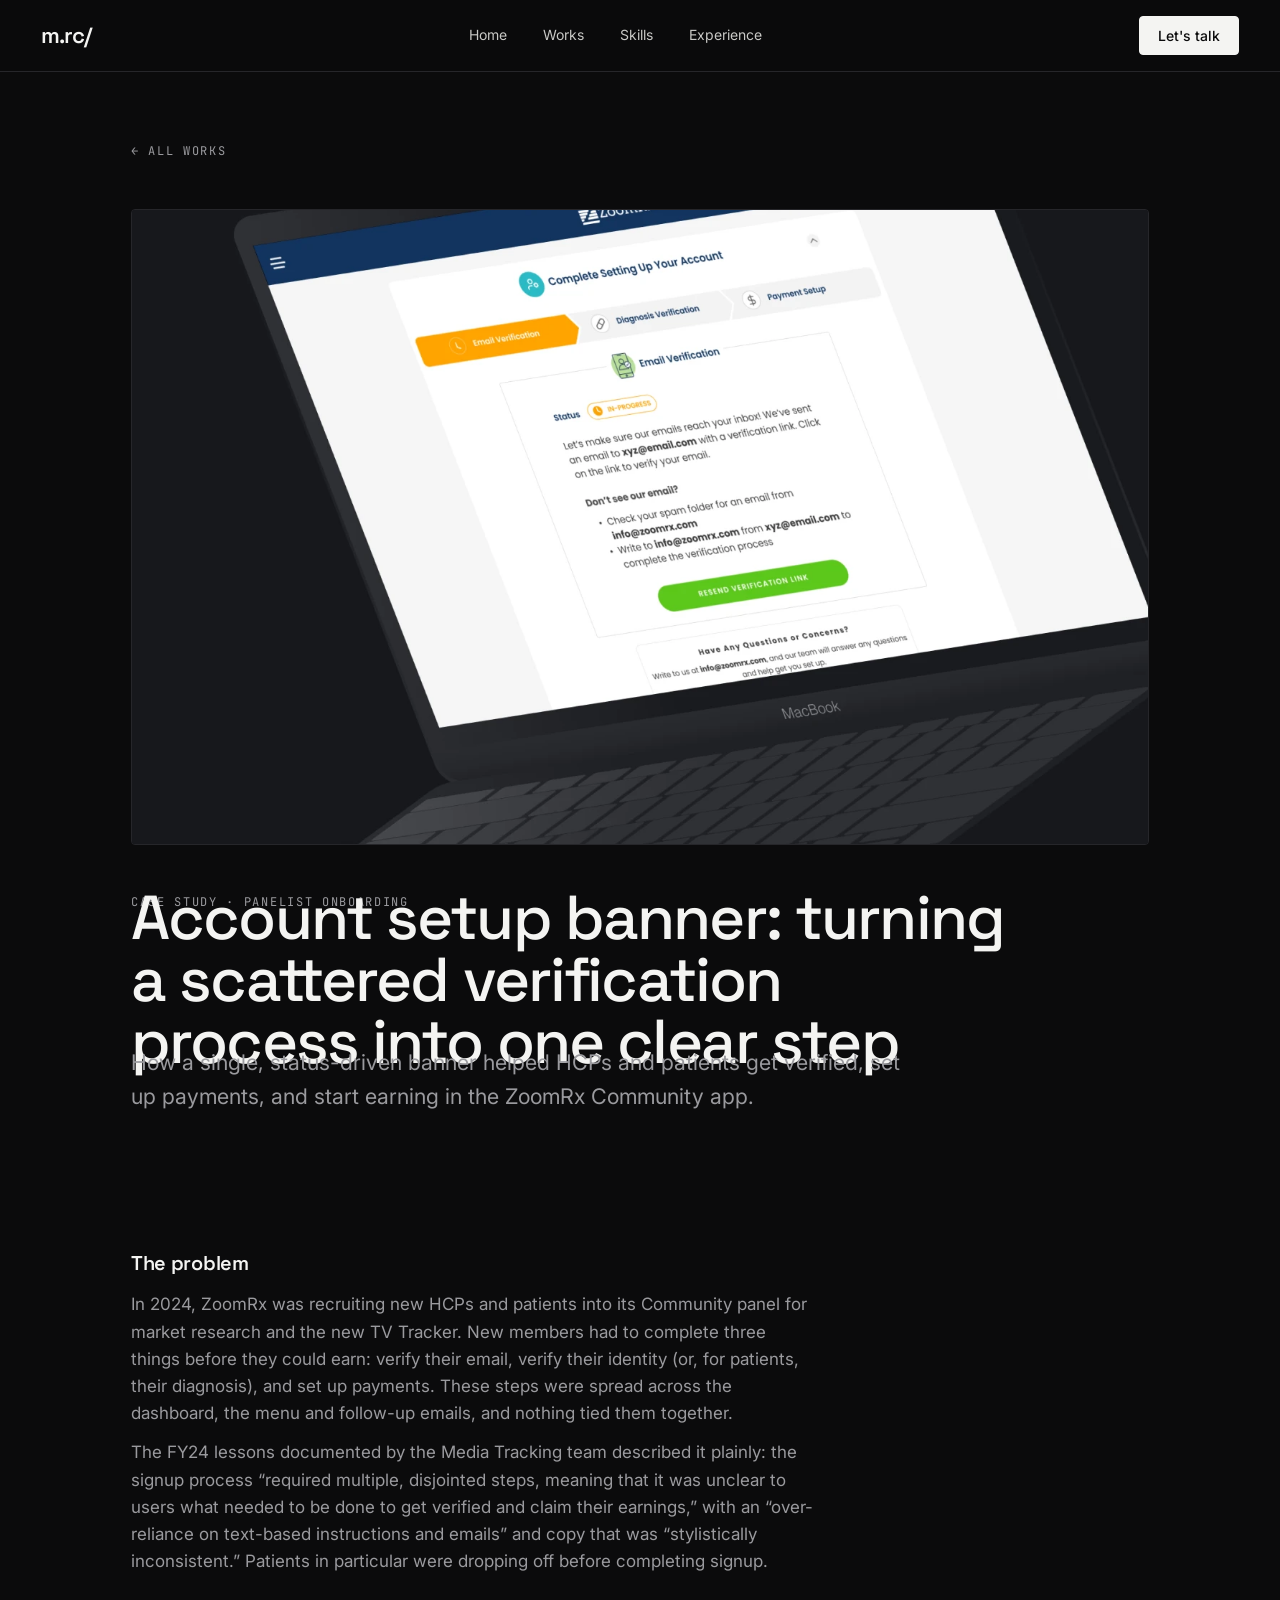
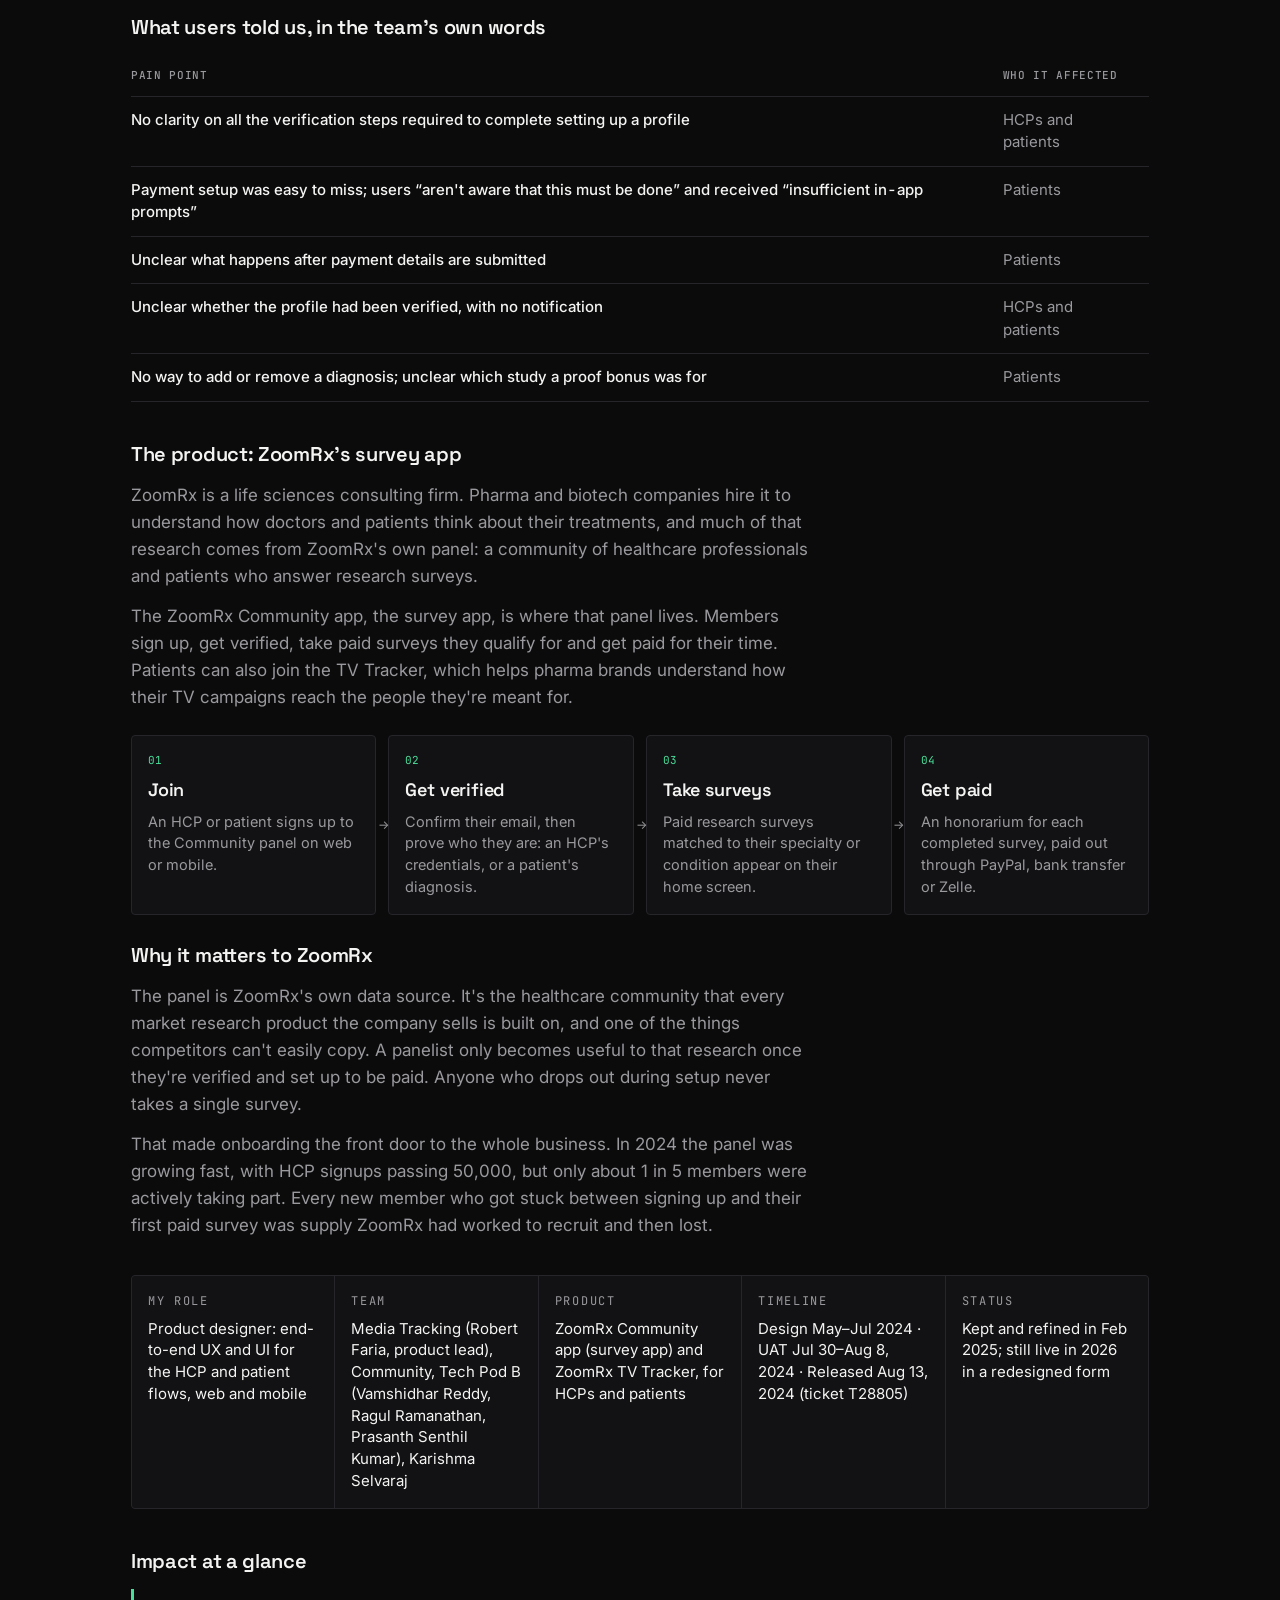
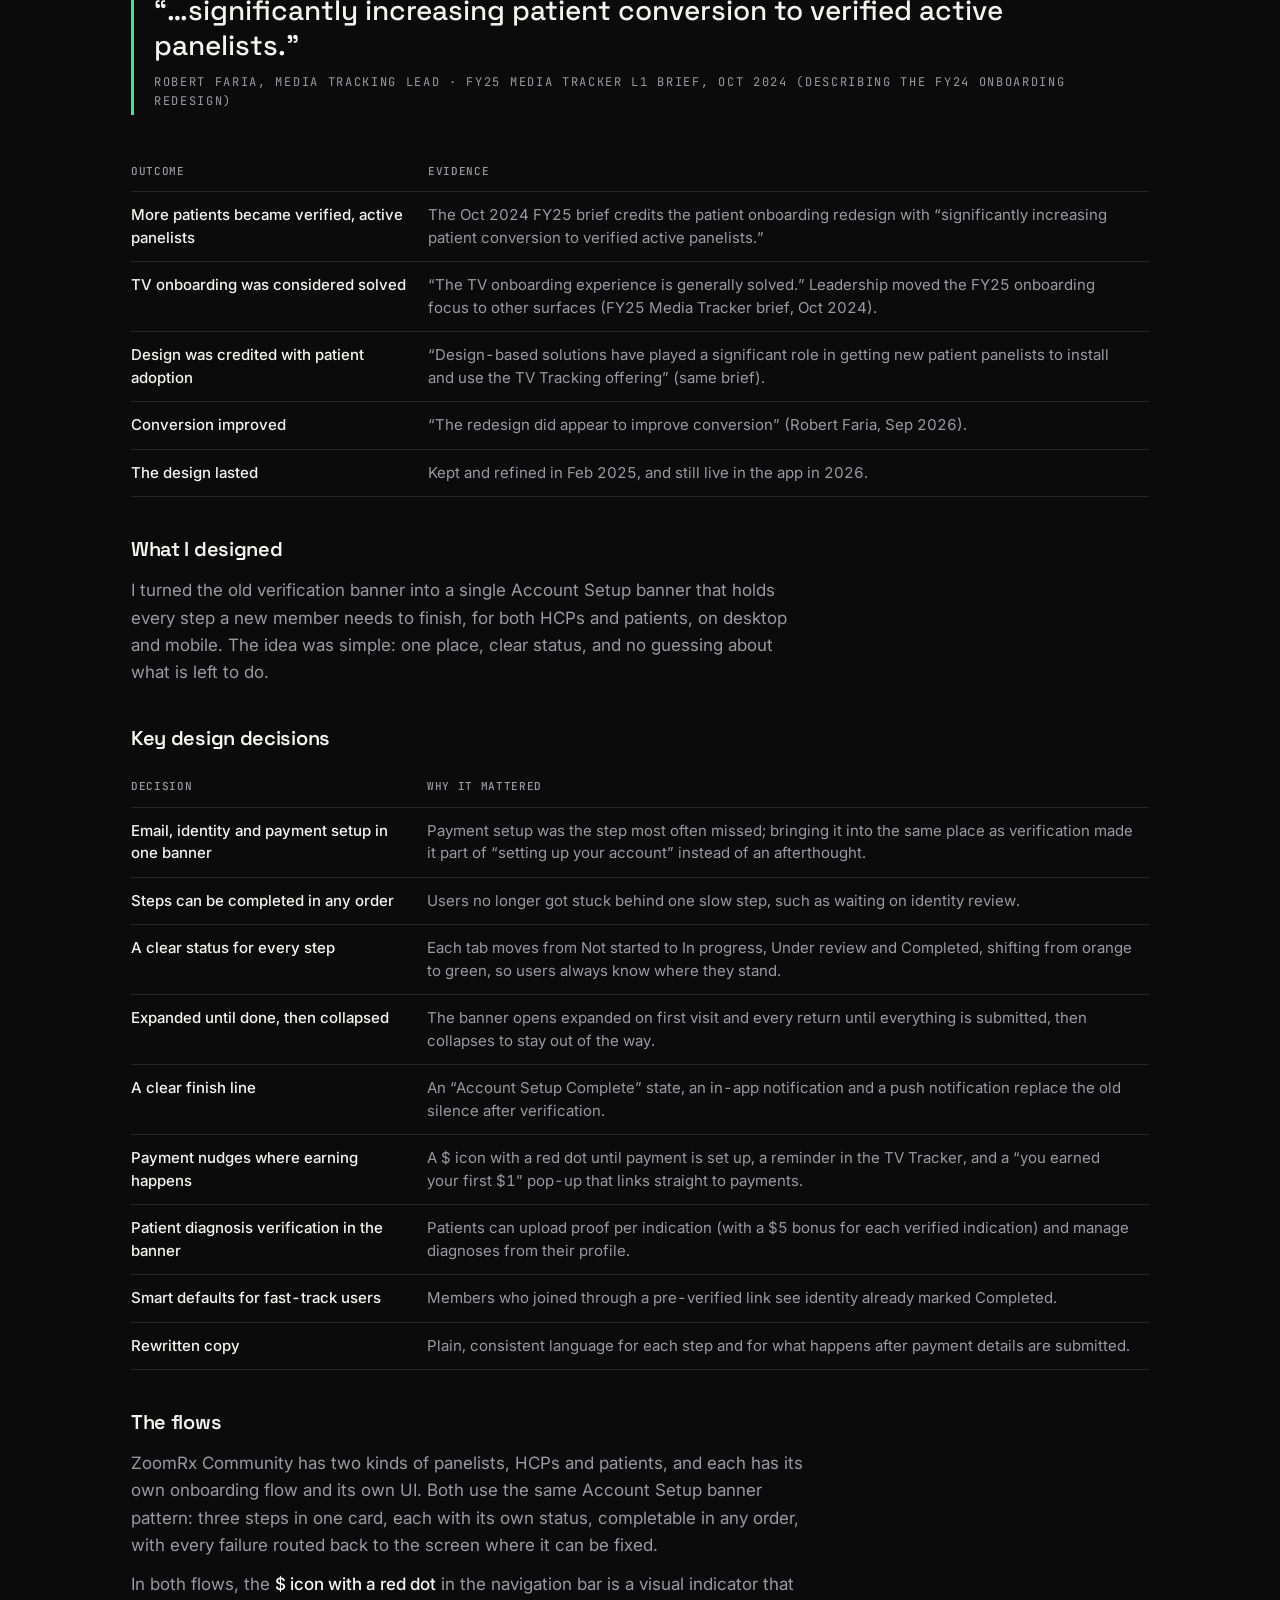
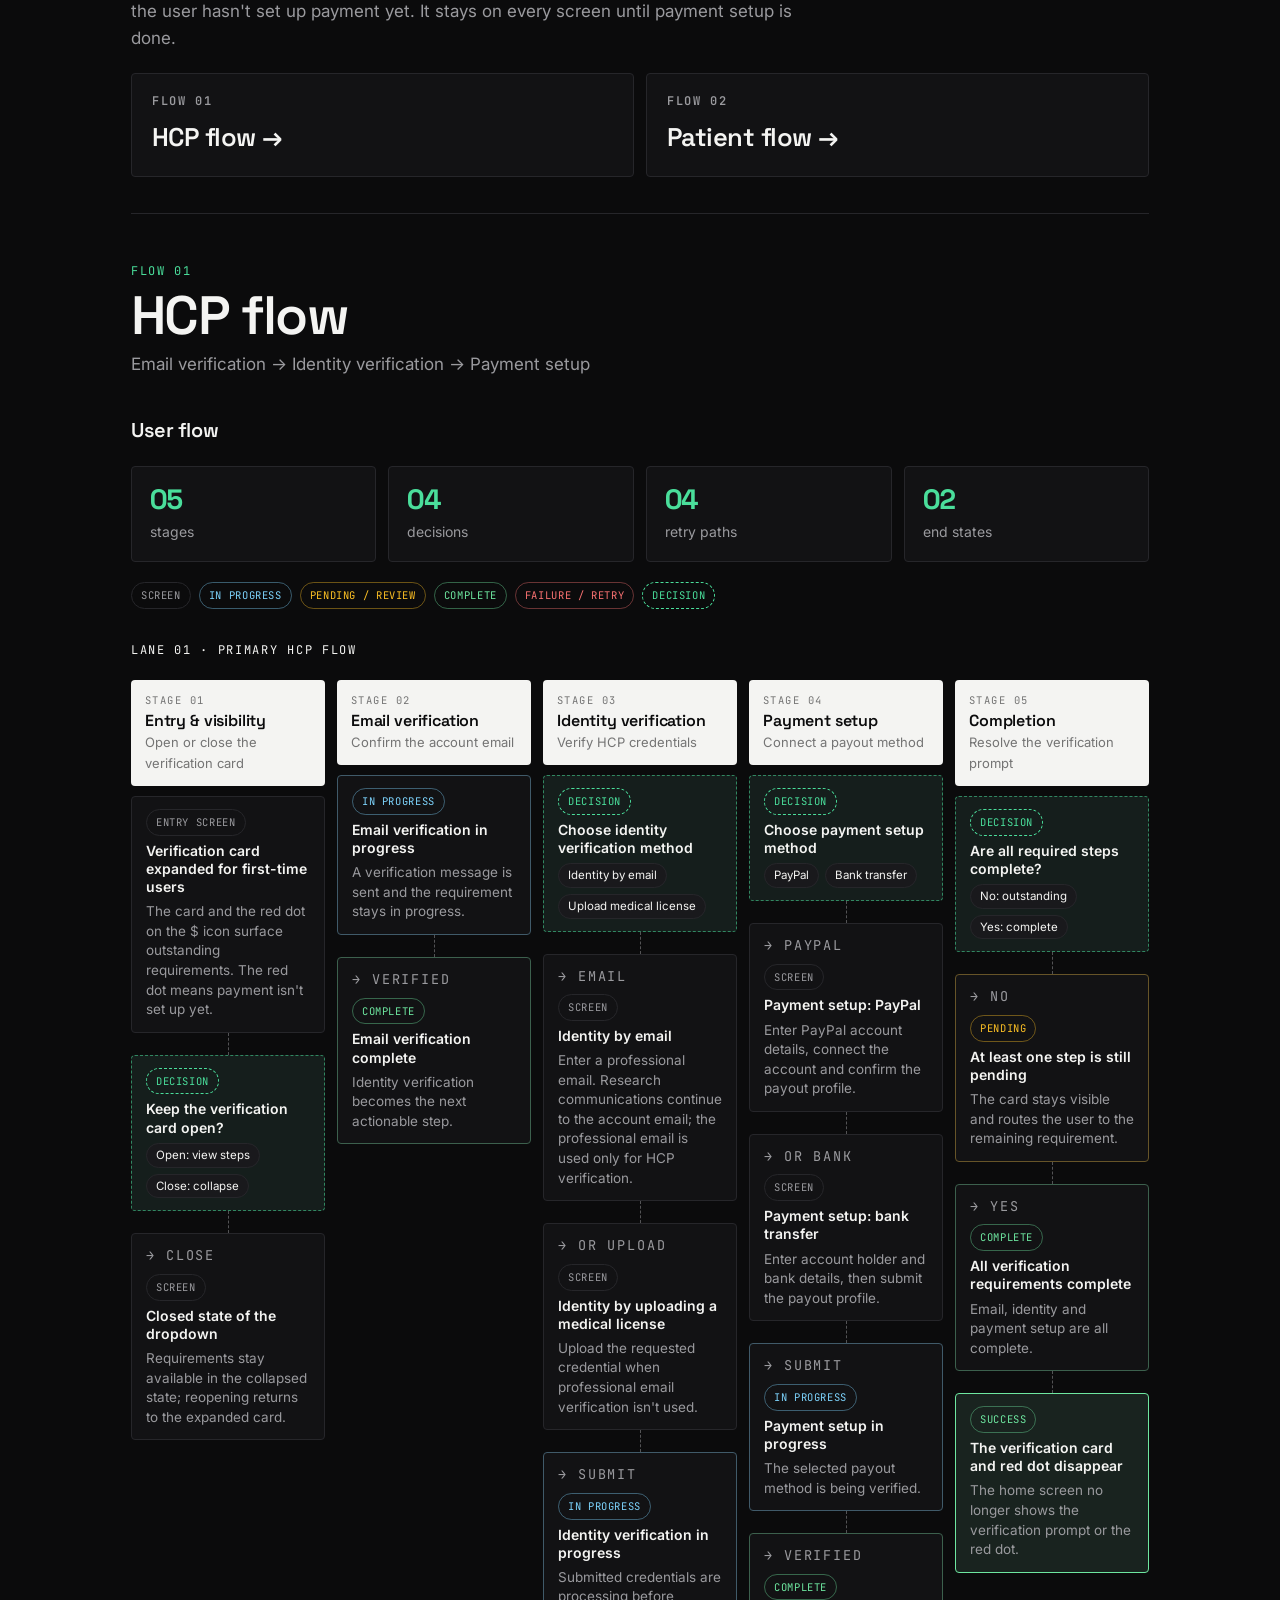
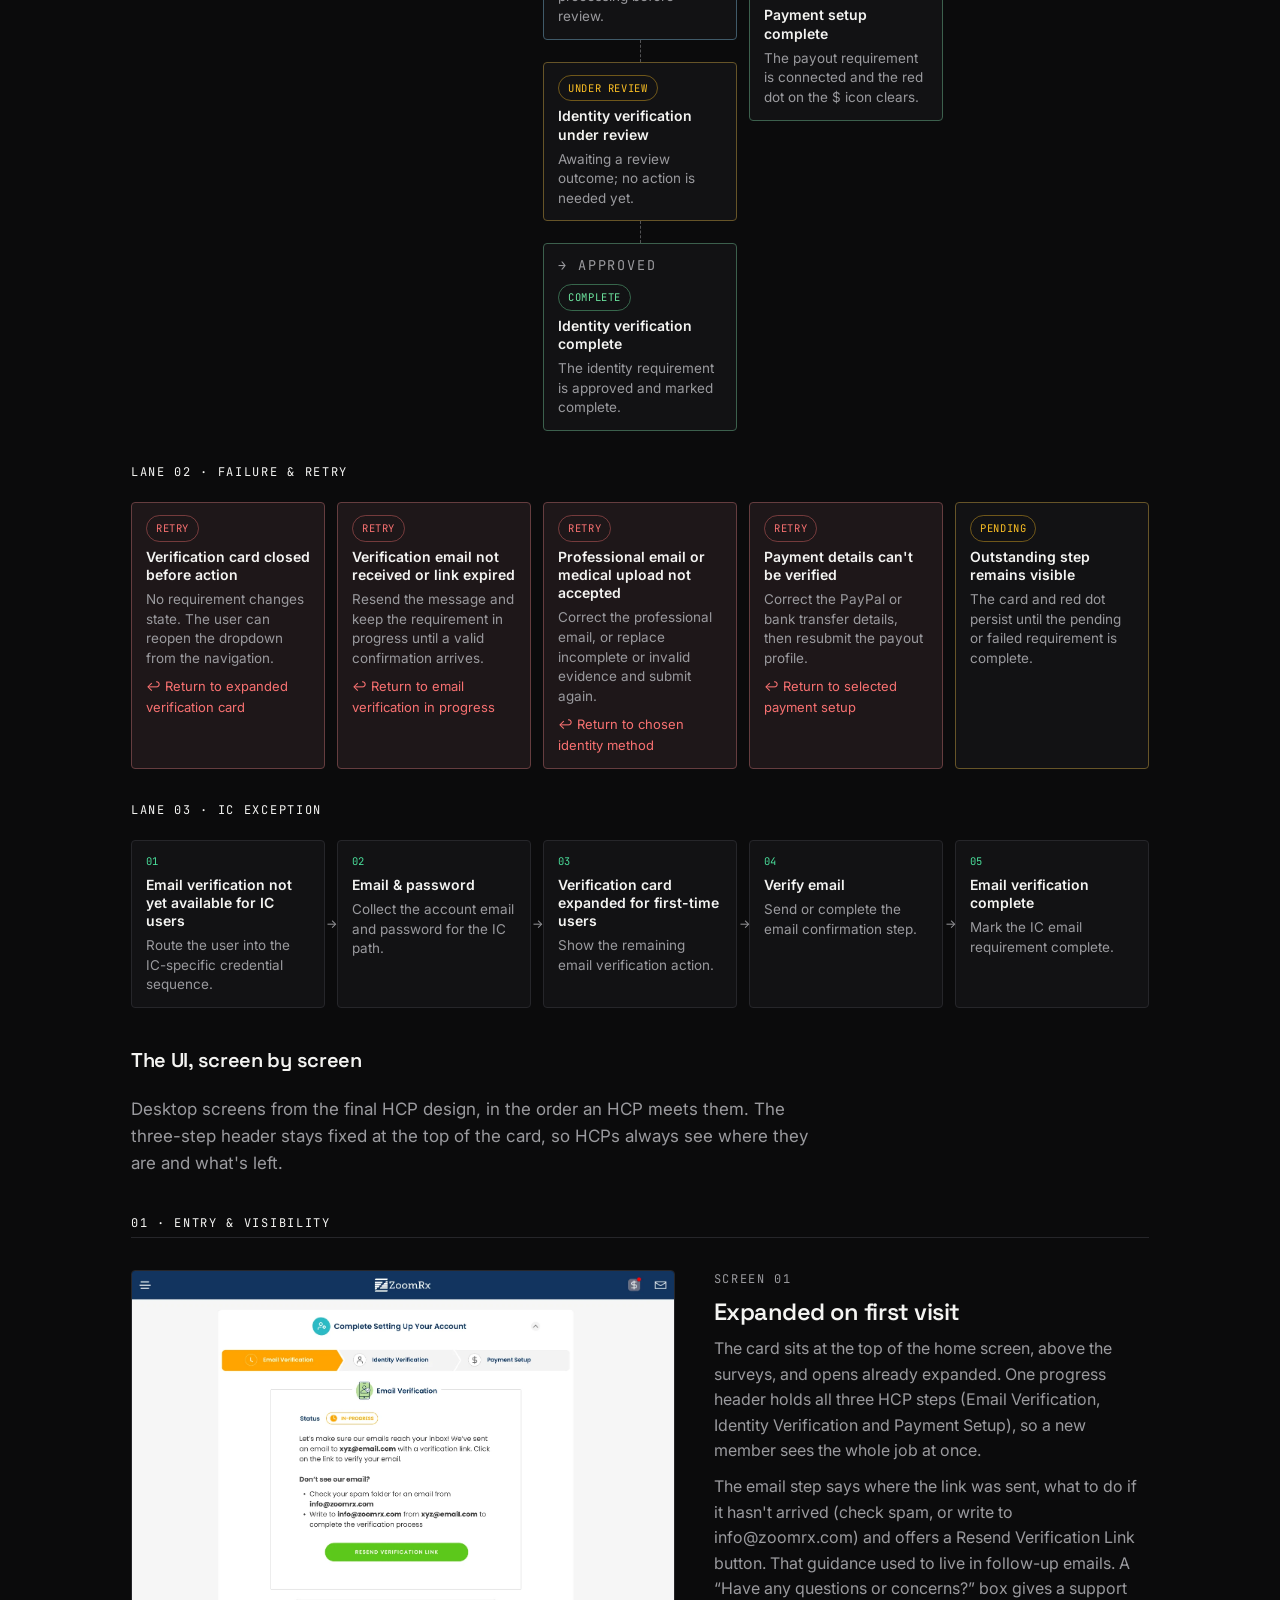
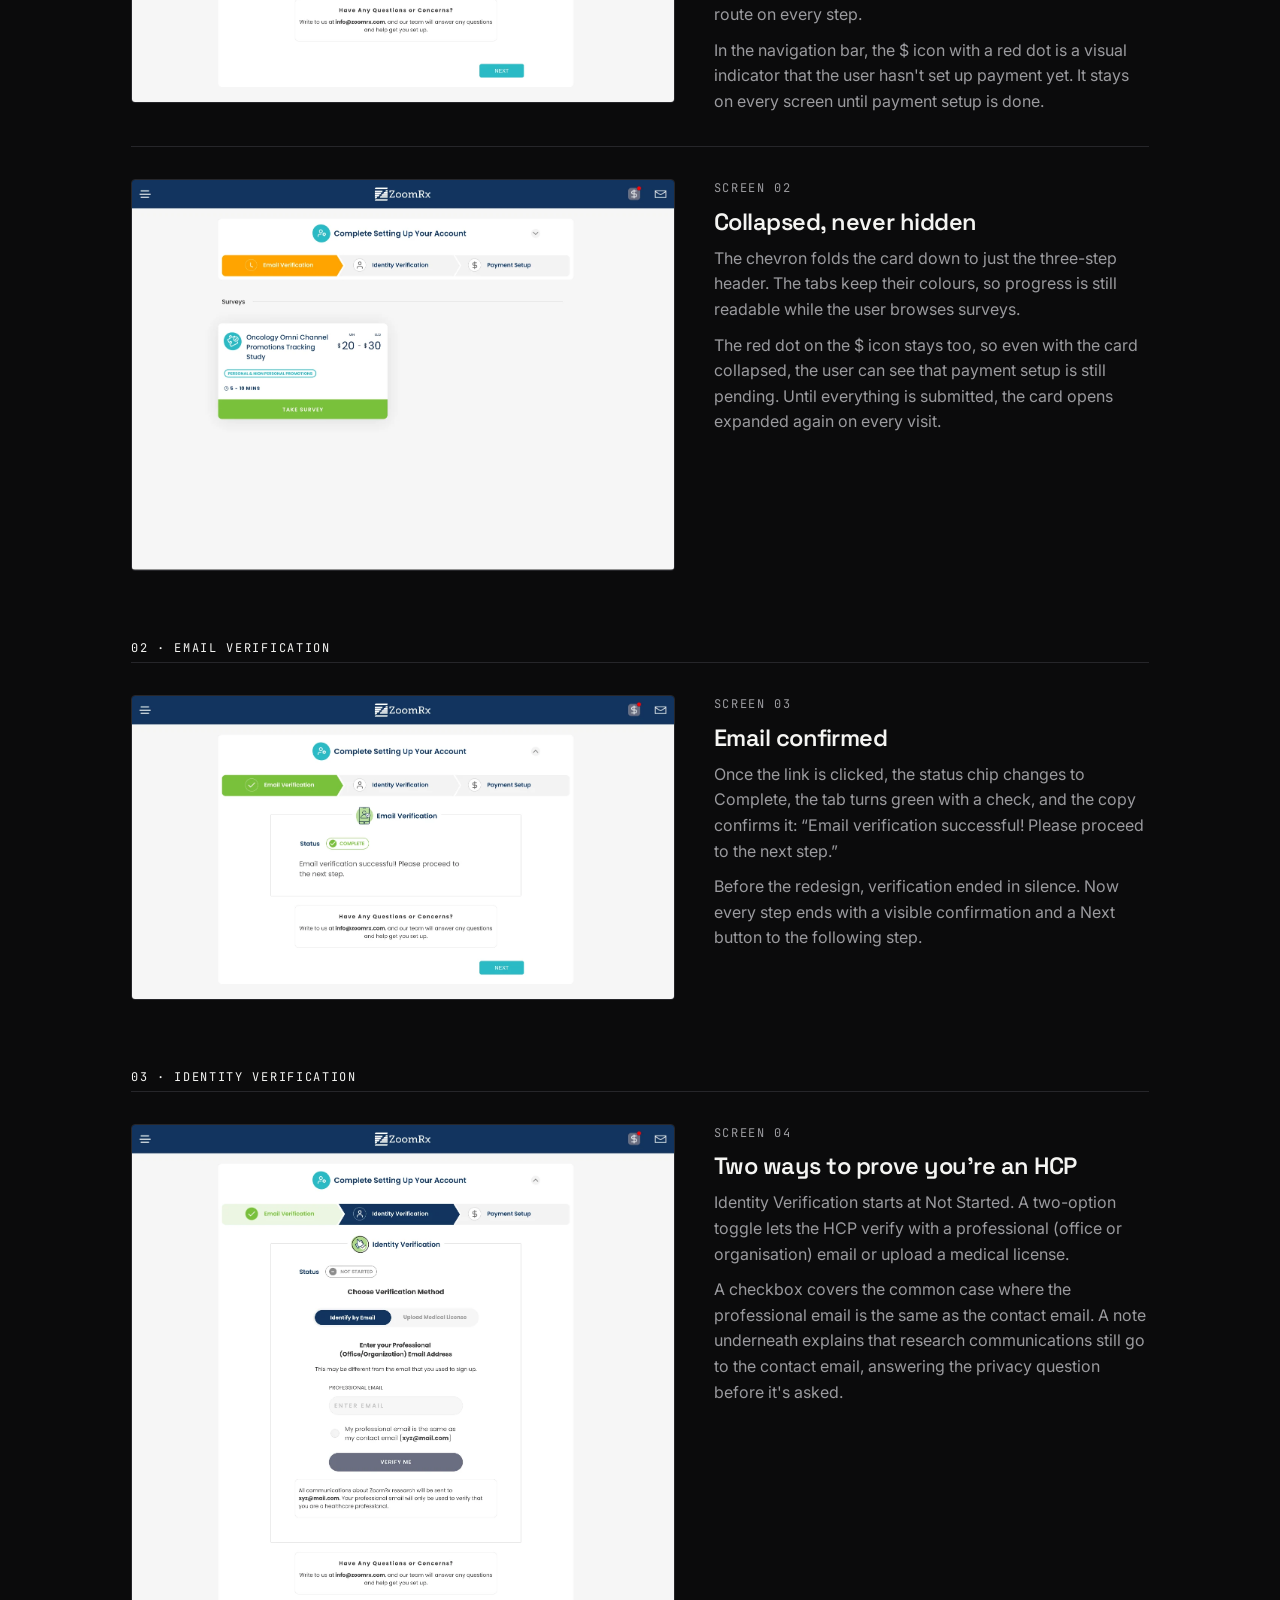
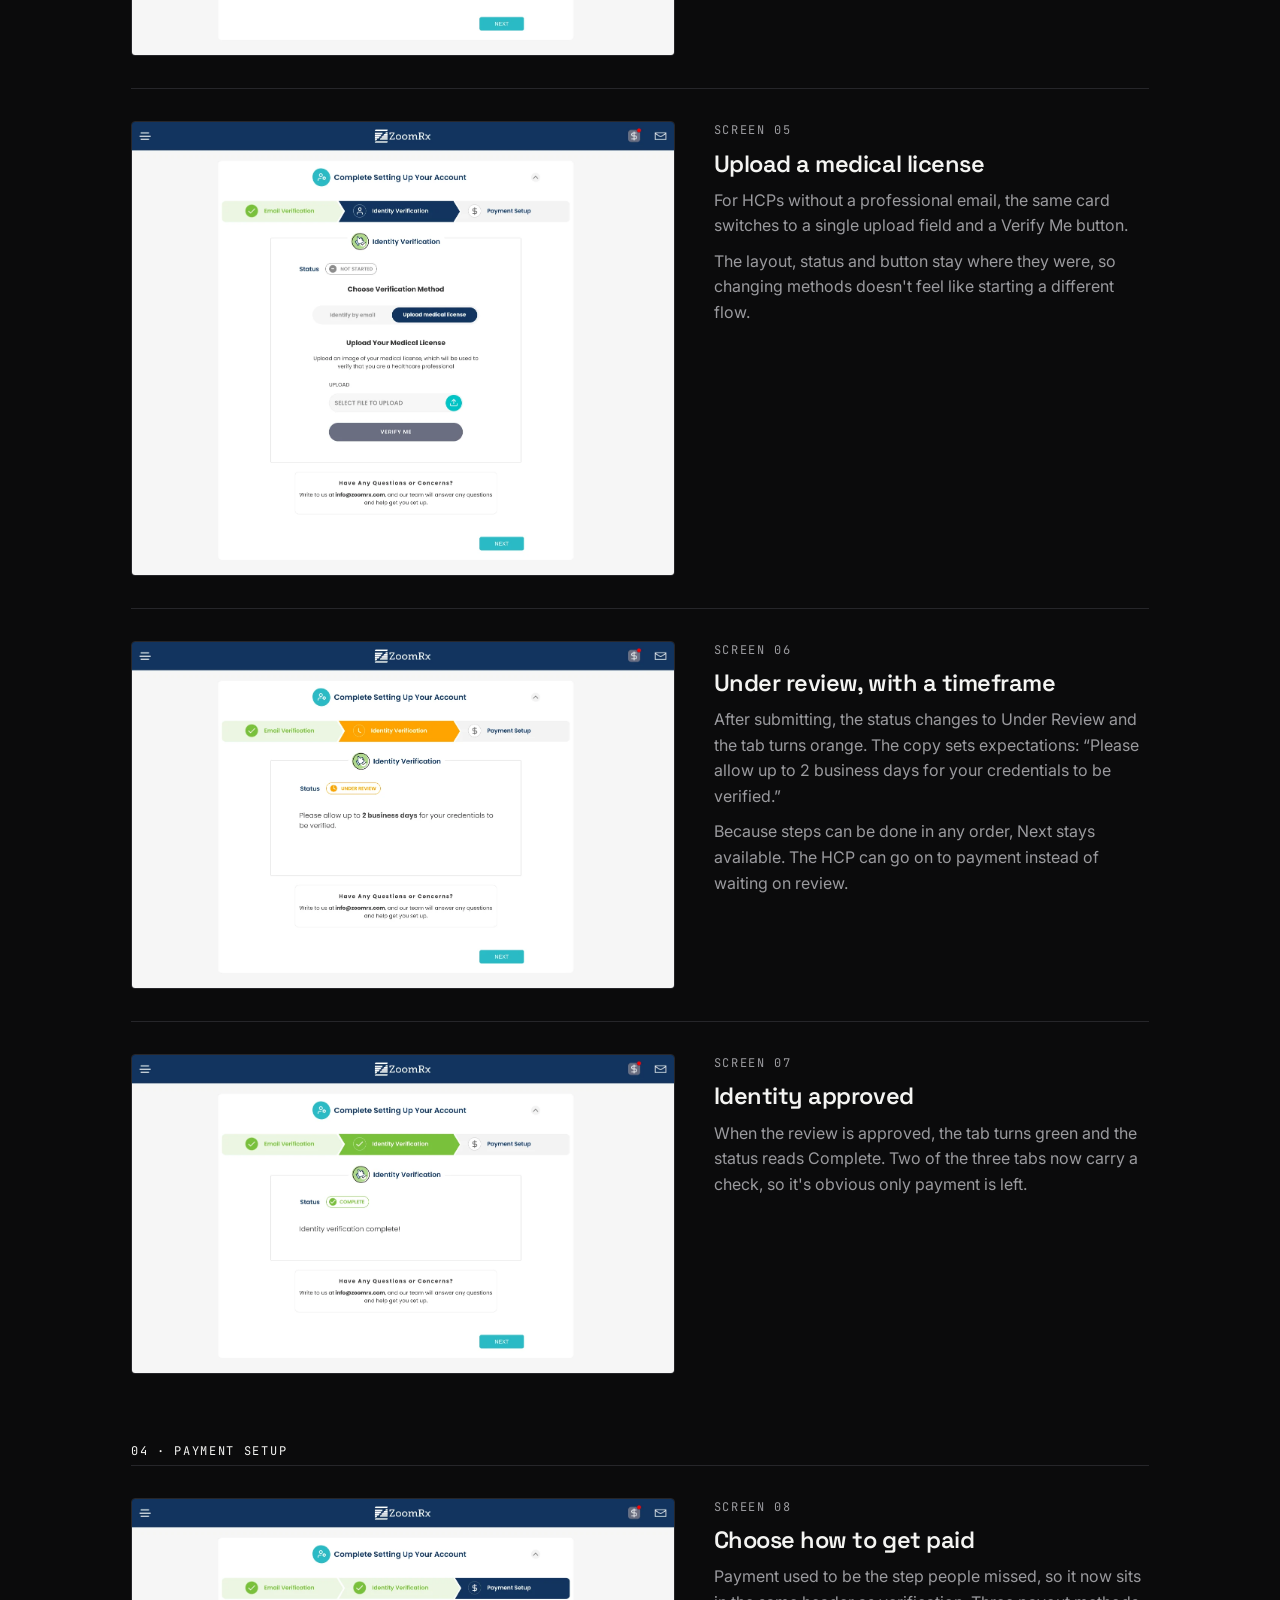
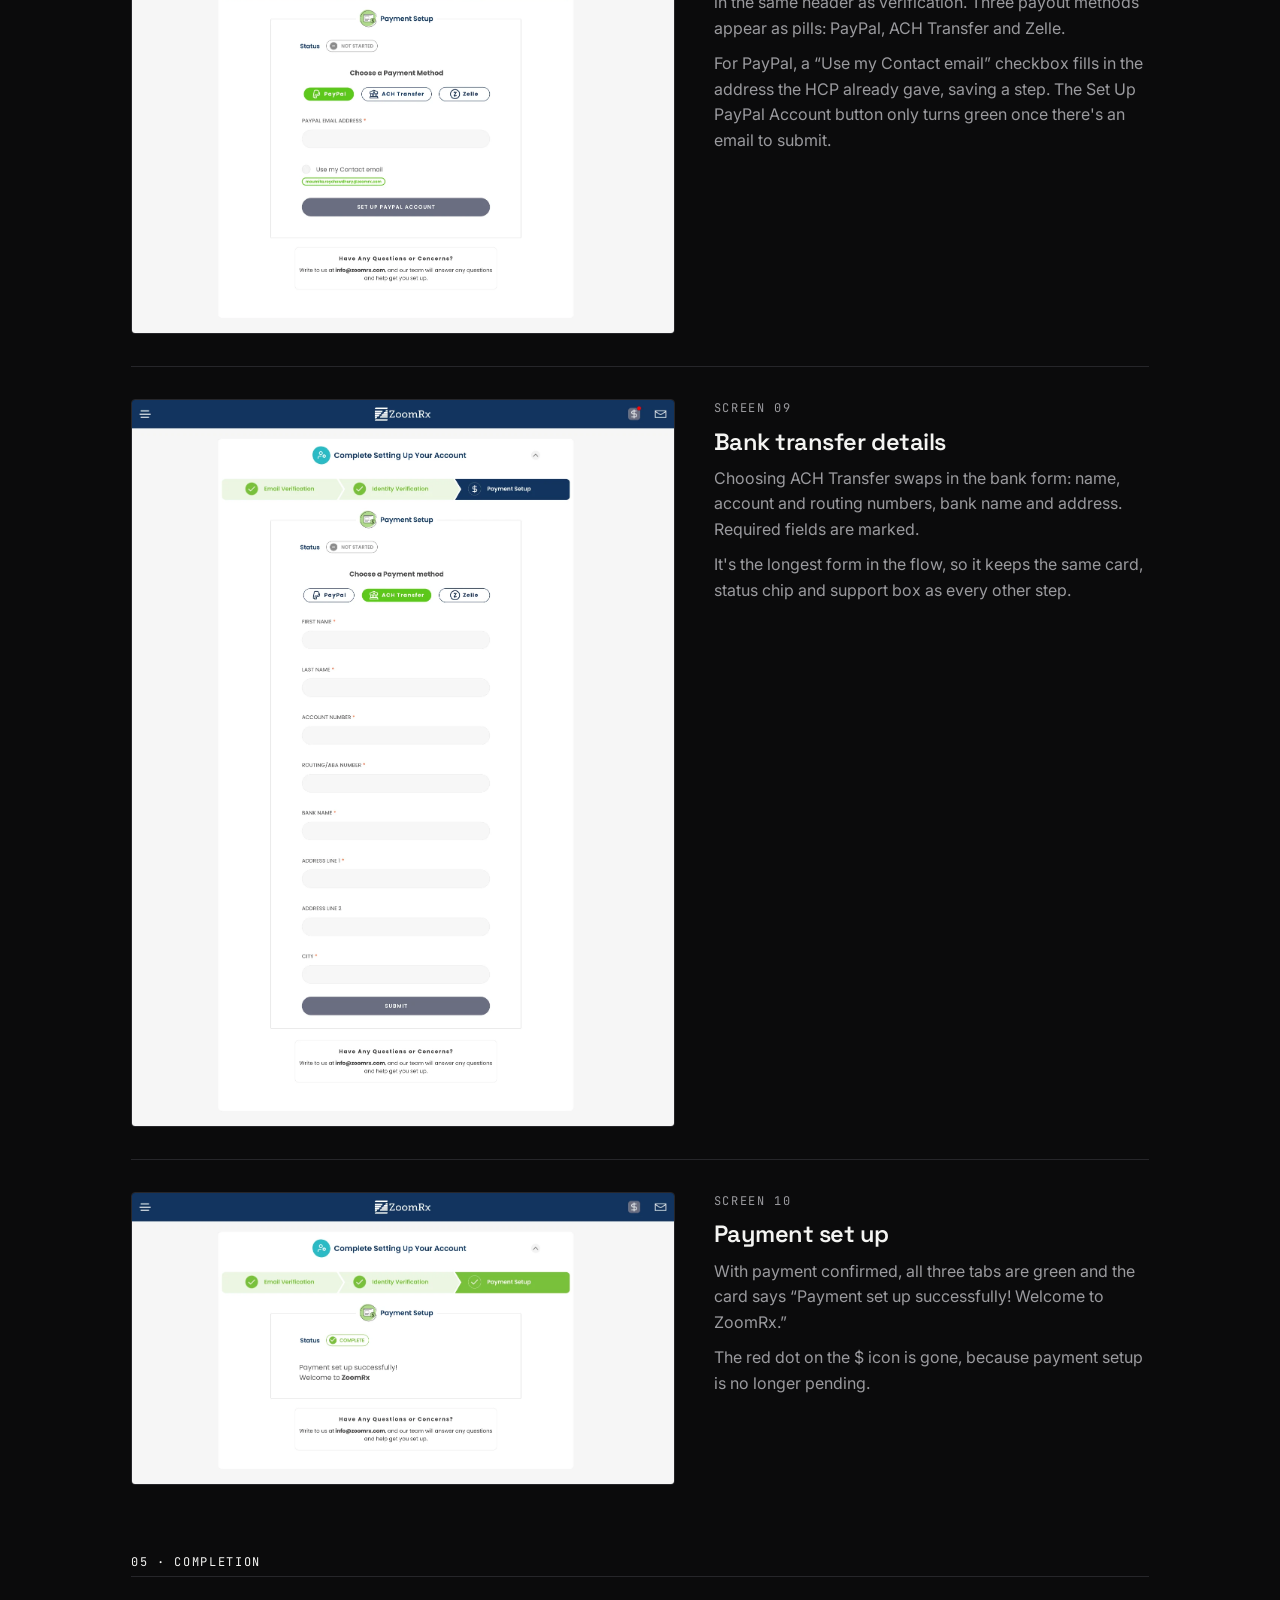
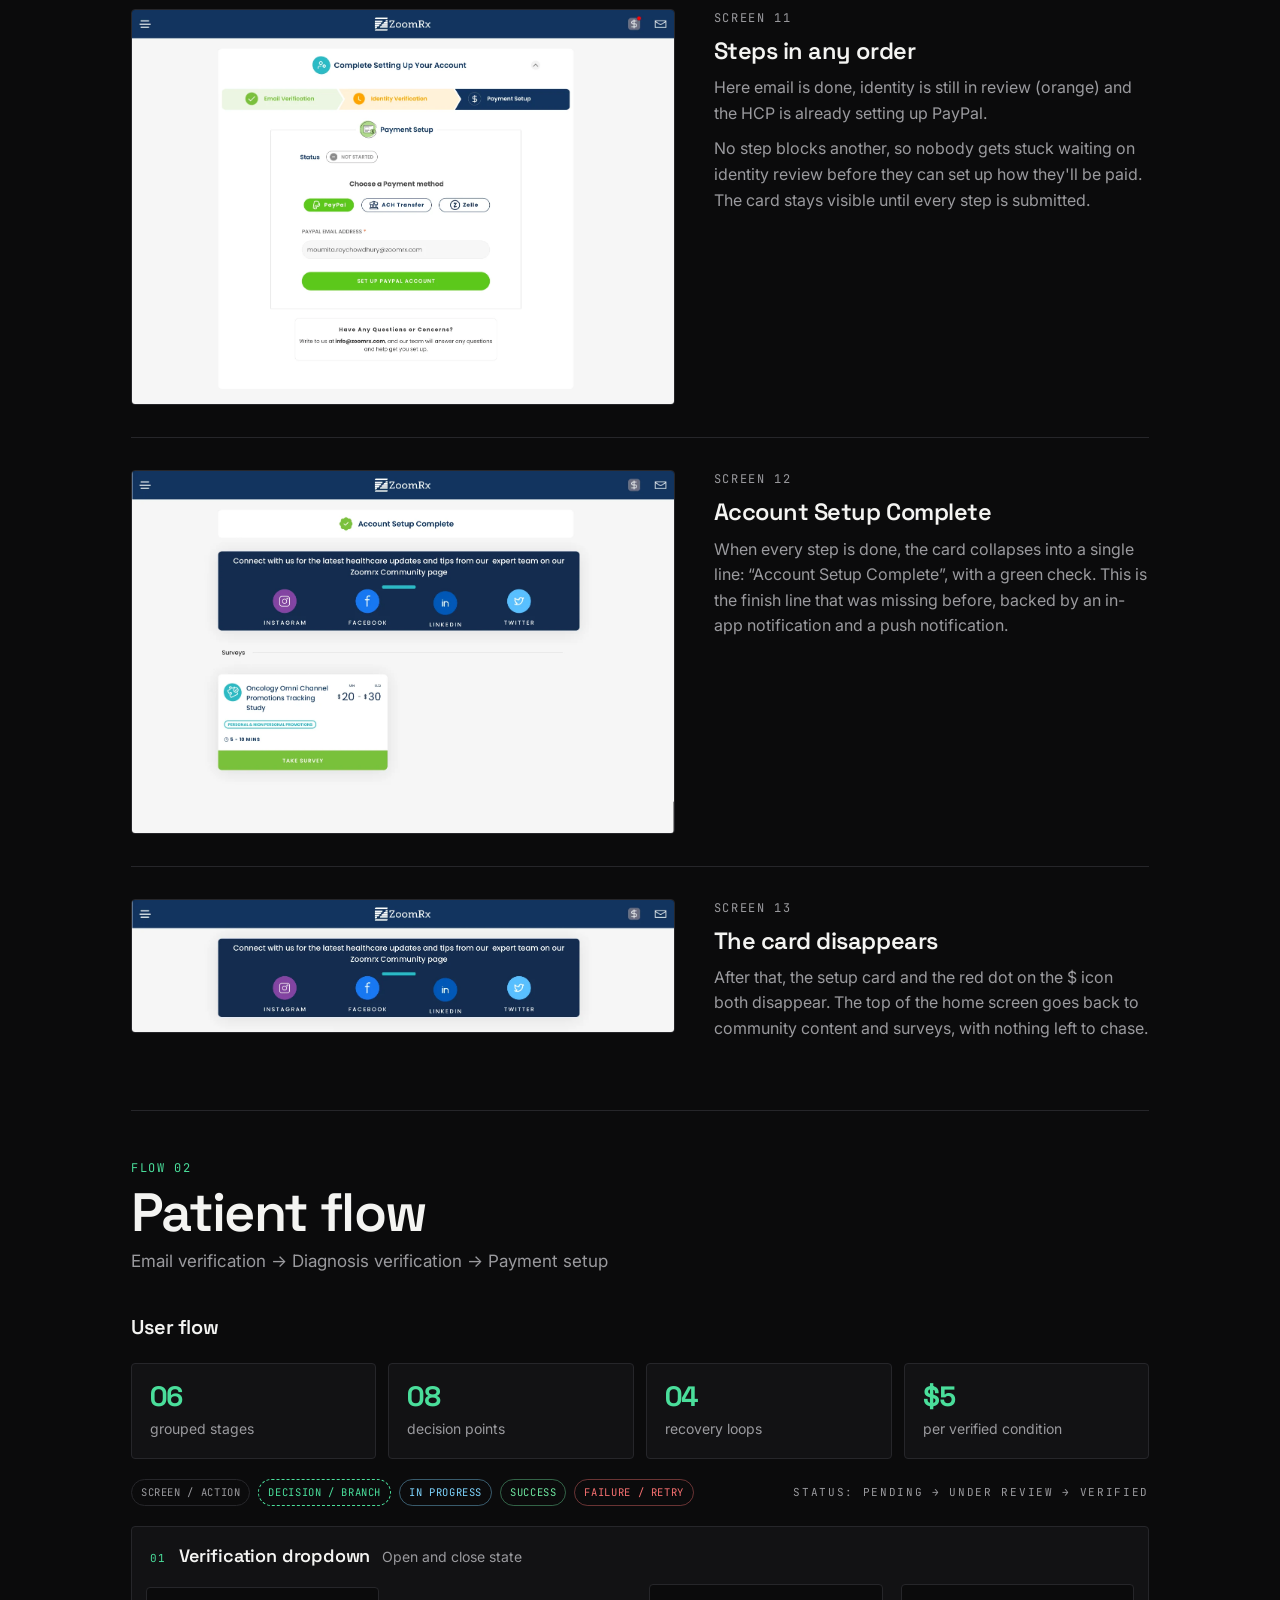
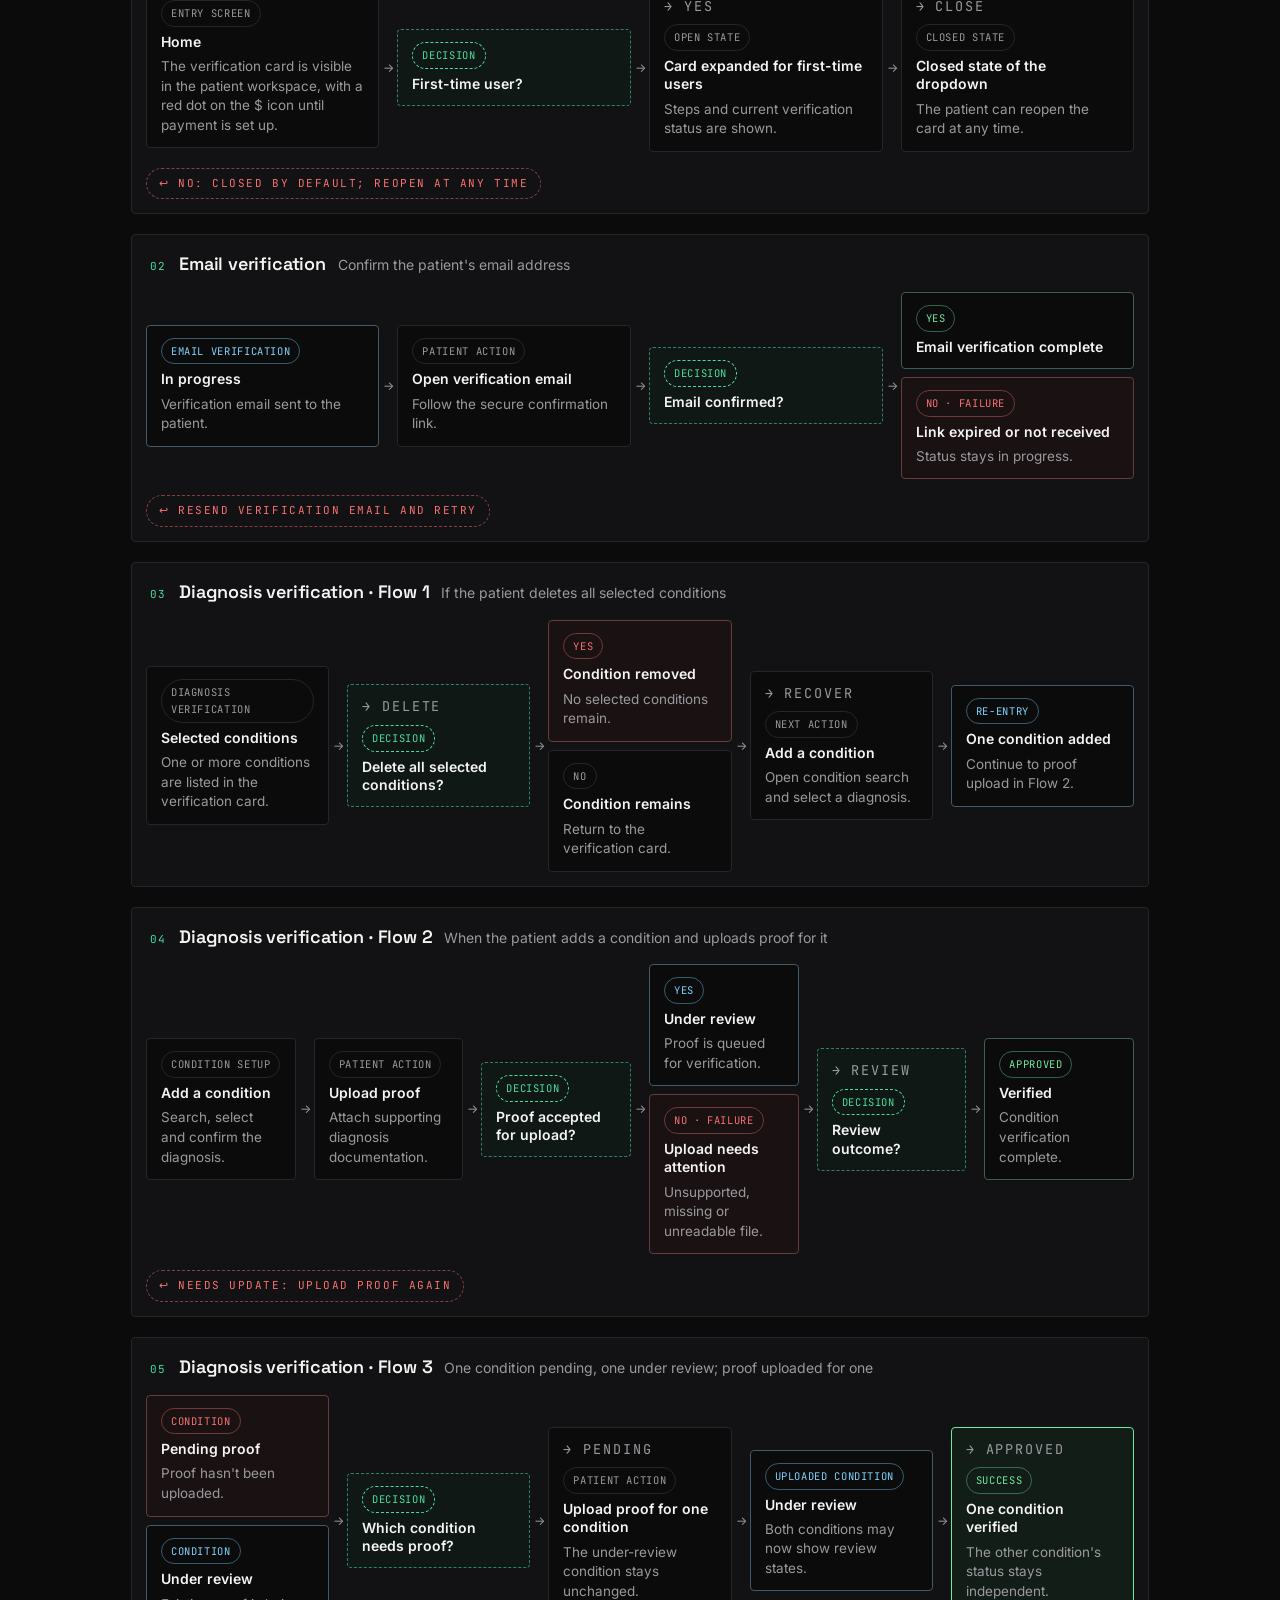
==== commit 73a78e9e: "Redesign portfolio in an editorial dark theme - New editorial look: Space Grotesk, Inter, JetBrains " ====
--- a/account-setup-banner.html
+++ b/account-setup-banner.html
@@ -1,5 +1,5 @@
 <!doctype html>
-<html lang="en">
+<html lang="en" data-theme="dark">
 <head>
 <meta charset="utf-8">
 <meta name="viewport" content="width=device-width, initial-scale=1">
@@ -7,8 +7,8 @@
 <meta name="description" content="Turning a scattered verification process into one clear step for doctors and patients in the ZoomRx Community app.">
 <link rel="preconnect" href="https://fonts.googleapis.com">
 <link rel="preconnect" href="https://fonts.gstatic.com" crossorigin>
-<link rel="stylesheet" href="https://fonts.googleapis.com/css2?family=Bricolage+Grotesque:opsz,wght@12..96,400..800&family=Geist:wght@400;500;600&family=Geist+Mono:wght@400;500&display=swap">
-<link rel="stylesheet" href="styles.css">
+<link rel="stylesheet" href="https://fonts.googleapis.com/css2?family=Space+Grotesk:wght@400;500;600&family=Inter:wght@400;500;600&family=JetBrains+Mono:wght@400;500&family=Instrument+Serif:ital@1&display=swap">
+<link rel="stylesheet" href="styles.css?v=20261127185236">
 </head>
 <body>
 
@@ -468,7 +468,7 @@
   <section class="wrap">
     <a class="next" href="curie.html">
       <div><span class="mono">Next project</span><h2>Curie →</h2></div>
-      <span class="mono">(02)</span>
+      <span class="mono">(03)</span>
     </a>
   </section>
 </main>
@@ -485,13 +485,14 @@
     </div>
     <div class="f-grid">
       <div><span class="mono">Location</span><p>Kolkata, India</p></div>
-      <div><span class="mono">Socials</span><ul><li><a href="https://www.linkedin.com/in/moumita-roy-chowdhury-359798179/" target="_blank" rel="noopener">LinkedIn ↗</a></li><li><a href="https://github.com/" target="_blank" rel="noopener">GitHub ↗</a></li><li><a href="https://www.behance.net/" target="_blank" rel="noopener">Behance ↗</a></li></ul></div>
+      <div><span class="mono">Socials</span><ul><li><a href="https://www.linkedin.com/in/moumita-roy-chowdhury-359798179/" target="_blank" rel="noopener">LinkedIn ↗</a></li><li><a href="https://github.com/" target="_blank" rel="noopener">GitHub ↗</a></li><li><a href="https://www.behance.net/moumitaroy73b6" target="_blank" rel="noopener">Behance ↗</a></li></ul></div>
       <div><span class="mono">Menu</span><ul><li><a href="index.html">Home</a></li><li><a href="index.html#work">Works</a></li><li><a href="index.html#skills">Skills</a></li><li><a href="index.html#experience">Experience</a></li></ul></div>
     </div>
     <div class="f-bottom">
       <span class="mono">©2026 Moumita Roy Chowdhury, all rights reserved</span>
       <a class="mono" href="#top" style="text-decoration:none">Back to top ↑</a>
     </div>
+    <span class="wordmark" aria-hidden="true">moumita</span>
   </div>
 </footer>
 
@@ -515,5 +516,6 @@
 </script>
 
 
+<script src="parallax.js?v=20261127185852" defer></script>
 </body>
 </html>
--- a/styles.css
+++ b/styles.css
@@ -1,222 +1,274 @@
+/* =========================================================
+   Editorial paper theme — white paper, ink, hairline rules
+   ========================================================= */
 :root{
-  --bg:#0C0C0D; --panel:#151517; --panel-2:#1C1C1F; --ink:#F2F1EE; --muted:#8E8D92; --line:#2A2A2E;
-  --accent:#B9B4FF; --on-ink:#0C0C0D;
-  --f-display:"Bricolage Grotesque","Helvetica Neue",Arial,sans-serif;
-  --f-body:"Geist","Helvetica Neue",Arial,sans-serif;
-  --f-mono:"Geist Mono",ui-monospace,Menlo,monospace;
+  --bg:#FFFFFF; --panel:#FAFAFA; --panel-2:#F3F3F2; --ink:#121212; --ink-2:#3A3A3A; --muted:#5E5E5E; --line:#E4E4E2;
+  --grid:rgba(120,140,170,.28);
+  --accent:#0F7A55; --on-ink:#FFFFFF;
+  --f-display:"Space Grotesk","Helvetica Neue",Arial,sans-serif;
+  --f-body:"Inter","Helvetica Neue",Arial,sans-serif;
+  --f-mono:"JetBrains Mono",ui-monospace,Menlo,monospace;
+  --f-serif:"Instrument Serif","Playfair Display",Georgia,serif;
   --gutter:clamp(16px,3.2vw,48px);
+  --ease:cubic-bezier(.2,.7,.2,1);
+  --c-prog:#0369A1; --c-rev:#B45309; --c-done:#15803D; --c-fail:#B91C1C;
+  --btn-hover:#2A2A2A; --line-strong:rgba(0,0,0,.3); --shadow:rgba(0,0,0,.25);
+  --wm-1:#D4D7DD; --wm-2:#9AA0AA; --contact-bg:#121212; --contact-ink:#FFFFFF;
+  color-scheme:light;
+}
+/* dark theme: set data-theme="dark" on <html> */
+html[data-theme="dark"]{
+  --bg:#0B0B0C; --panel:#121214; --panel-2:#19191C; --ink:#F4F4F2; --ink-2:#C9C9C6; --muted:#9A9A9E; --line:#26262A;
+  --grid:rgba(150,170,210,.14);
+  --accent:#4ADE9B; --on-ink:#0B0B0C;
+  --c-prog:#7DD3FC; --c-rev:#FBBF24; --c-done:#6EE7A0; --c-fail:#F87171;
+  --btn-hover:#D9D9D6; --line-strong:rgba(255,255,255,.35); --shadow:rgba(0,0,0,.8);
+  --wm-1:#232327; --wm-2:#4A4A52; --contact-bg:#131315; --contact-ink:#F4F4F2;
   color-scheme:dark;
 }
+html[data-theme="dark"] .live{background:var(--accent)}
 *{box-sizing:border-box}
 html{scroll-behavior:smooth}
-body{background:var(--bg);color:var(--ink);font:400 16px/1.6 var(--f-body);margin:0;-webkit-font-smoothing:antialiased}
+body{background:var(--bg);color:var(--ink);font:400 17px/1.6 var(--f-body);margin:0;-webkit-font-smoothing:antialiased;text-rendering:optimizeLegibility}
+::selection{background:var(--ink);color:var(--bg)}
 @media (prefers-reduced-motion:reduce){html{scroll-behavior:auto}*{animation:none!important;transition:none!important}}
 a{color:inherit}
-:focus-visible{outline:2px solid var(--accent);outline-offset:3px;border-radius:6px}
-h1,h2,h3{font-family:var(--f-display);font-weight:700;margin:0;letter-spacing:-.03em;text-wrap:balance}
+:focus-visible{outline:2px solid var(--ink);outline-offset:3px;border-radius:2px}
+h1,h2,h3{font-family:var(--f-display);font-weight:500;margin:0;letter-spacing:-.03em;text-wrap:balance}
 p{margin:0}
-.wrap{padding-inline:var(--gutter);max-width:1480px;margin:0 auto}
-.mono{font-family:var(--f-mono);font-size:12px;letter-spacing:.08em;text-transform:uppercase;color:var(--muted)}
-.btn{display:inline-flex;align-items:center;gap:10px;background:var(--ink);color:var(--on-ink);text-decoration:none;border:0;cursor:pointer;font:500 14px var(--f-body);padding:12px 22px;border-radius:999px;transition:transform .2s,background .2s}
-.btn:hover{background:var(--accent);transform:translateY(-1px)}
-.btn.caps{font-family:var(--f-mono);font-size:12px;letter-spacing:.1em;text-transform:uppercase;padding:16px 26px}
-.btn .dot{width:8px;height:8px;border-radius:50%;background:currentColor}
+em.serif,.serif{font-family:var(--f-serif);font-style:italic;font-weight:400;letter-spacing:-.01em}
+.wrap{padding-inline:var(--gutter);max-width:1360px;margin:0 auto}
+.mono{font-family:var(--f-mono);font-size:12px;letter-spacing:.14em;text-transform:uppercase;color:var(--muted)}
+.eyebrow{font-family:var(--f-mono);font-size:12px;letter-spacing:.22em;text-transform:uppercase;color:var(--muted)}
+.btn{display:inline-flex;align-items:center;gap:10px;background:var(--ink);color:var(--on-ink);text-decoration:none;border:1px solid var(--ink);cursor:pointer;font:500 14px var(--f-body);padding:12px 20px;border-radius:4px;transition:transform .25s var(--ease),background .25s,color .25s}
+.btn:hover{transform:translateY(-1px);background:var(--btn-hover)}
+.btn.ghost{background:transparent;color:var(--ink);border-color:var(--line)}
+.btn.ghost:hover{border-color:var(--ink);background:transparent}
+.btn.caps{font-family:var(--f-mono);font-size:12px;letter-spacing:.12em;text-transform:uppercase;padding:15px 22px}
+.btn .dot{width:7px;height:7px;border-radius:50%;background:currentColor}
+.link-sweep{position:relative;text-decoration:none}
+.link-sweep::after{content:"";position:absolute;left:0;bottom:-3px;width:100%;height:1px;background:currentColor;transform:scaleX(0);transform-origin:100% 50%;transition:transform .4s var(--ease)}
+.link-sweep:hover::after{transform:scaleX(1);transform-origin:0 50%}
+.arrow-btn{display:inline-flex;align-items:center;justify-content:center;width:48px;height:48px;border-radius:50%;border:1px solid var(--line);color:var(--ink);text-decoration:none;transition:background .25s,color .25s,transform .25s}
+.arrow-btn:hover{background:var(--ink);color:var(--bg);transform:translateY(2px)}
 
 /* nav */
-.nav{position:sticky;top:env(safe-area-inset-top,0px);z-index:20;background:color-mix(in srgb,var(--bg) 82%,transparent);backdrop-filter:blur(12px)}
-.nav .wrap{display:flex;align-items:center;justify-content:space-between;gap:16px;padding-block:18px}
-.logo{font-family:var(--f-display);font-weight:800;font-size:22px;text-decoration:none;letter-spacing:-.04em}
-.nav ul{display:flex;gap:6px;list-style:none;margin:0;padding:4px;border:1px solid var(--line);border-radius:999px;background:var(--panel)}
-.nav ul a{display:block;text-decoration:none;font-size:14px;color:var(--muted);padding:8px 16px;border-radius:999px;transition:background .2s,color .2s}
-.nav ul a:hover{background:var(--panel-2);color:var(--ink)}
-.menu-btn{display:none;width:44px;height:44px;border-radius:50%;border:1px solid var(--line);background:var(--panel);cursor:pointer;flex-direction:column;align-items:center;justify-content:center;gap:5px;padding:0}
+.nav{position:sticky;top:env(safe-area-inset-top,0px);z-index:20;background:color-mix(in srgb,var(--bg) 90%,transparent);backdrop-filter:blur(12px);border-bottom:1px solid var(--line)}
+.nav .wrap{display:flex;align-items:center;justify-content:space-between;gap:16px;padding-block:16px}
+.logo{font-family:var(--f-display);font-weight:600;font-size:22px;text-decoration:none;letter-spacing:-.04em}
+.nav ul{display:flex;gap:36px;list-style:none;margin:0;padding:0}
+.nav ul a{display:block;position:relative;text-decoration:none;font-size:14px;color:var(--ink-2);padding:6px 0;transition:color .2s}
+.nav ul a::after{content:"";position:absolute;left:0;bottom:2px;width:100%;height:1px;background:currentColor;transform:scaleX(0);transform-origin:100% 50%;transition:transform .4s var(--ease)}
+.nav ul a:hover{color:var(--ink)}
+.nav ul a:hover::after{transform:scaleX(1);transform-origin:0 50%}
+.nav .btn{padding:10px 18px}
+.menu-btn{display:none;width:44px;height:44px;border-radius:50%;border:1px solid var(--line);background:var(--bg);cursor:pointer;flex-direction:column;align-items:center;justify-content:center;gap:5px;padding:0}
 .menu-btn span{display:block;width:16px;height:1.5px;background:var(--ink);transition:transform .2s}
 .nav.open .menu-btn span:first-child{transform:translateY(3.25px) rotate(45deg)}
 .nav.open .menu-btn span:last-child{transform:translateY(-3.25px) rotate(-45deg)}
 @media (max-width:820px){
   .nav .wrap{flex-wrap:wrap}
   .nav .logo{margin-right:auto}
+  .nav .btn{display:none}
   .menu-btn{display:inline-flex}
-  .nav ul{display:none;order:3;flex-basis:100%;flex-direction:column;gap:2px;border-radius:16px;padding:6px}
+  .nav ul{display:none;order:3;flex-basis:100%;flex-direction:column;gap:0;border-top:1px solid var(--line);padding-top:6px}
   .nav.open ul{display:flex}
-  .nav ul a{padding:12px 14px;font-size:16px;color:var(--ink);border-radius:10px}
+  .nav ul a{padding:12px 0;font-size:17px;color:var(--ink);border-bottom:1px solid var(--line)}
+  .nav ul a::after{display:none}
 }
 
+/* shared section frame: rule on top, § number column + content column */
+section{scroll-margin-top:72px}
+.band{border-top:1px solid var(--line)}
+.band.tint{background:var(--panel)}
+.band > .wrap{padding-block:clamp(72px,10vw,140px)}
+.sec-head{display:grid;grid-template-columns:minmax(0,3fr) minmax(0,9fr);gap:clamp(20px,3vw,48px);margin-bottom:clamp(40px,5vw,72px)}
+.sec-head h2{font-size:clamp(38px,6vw,88px);line-height:1;letter-spacing:-.04em}
+.sec-head p{color:var(--muted);font-size:clamp(17px,1.4vw,20px);max-width:56ch;margin-top:20px}
+.sec-num{padding-top:.9em}
+@media (max-width:820px){.sec-head{grid-template-columns:1fr;gap:14px}.sec-num{padding-top:0}}
+
 /* hero */
-.hero{display:grid;grid-template-columns:minmax(0,1.15fr) minmax(0,1fr);gap:clamp(20px,3vw,40px);padding-block:clamp(24px,4vw,56px) clamp(32px,5vw,64px);align-items:end}
-.hero-text{display:flex;flex-direction:column;justify-content:space-between;gap:40px;min-width:0}
-.year{font-family:var(--f-display);font-weight:500;font-size:clamp(18px,1.8vw,24px);color:var(--muted);letter-spacing:-.01em}
-.hero h1{font-size:clamp(40px,5.6vw,88px);line-height:.98;font-weight:600}
-.hero h1 .dim{color:var(--muted)}
-.hero h1 sup{font-size:.32em;vertical-align:super;font-family:var(--f-mono);color:var(--accent);letter-spacing:0}
-.hero-foot{display:flex;justify-content:space-between;align-items:end;gap:20px;flex-wrap:wrap}
-.hero-foot p{max-width:40ch;color:var(--muted);font-size:15px}
-.hero-img{position:relative;margin:0;display:flex;flex-direction:column;justify-content:flex-end;min-width:0}
-.hero-img img{display:block;width:100%;max-width:100%;height:auto;filter:contrast(1.05)}
-.hero-img figcaption{position:absolute;left:0;right:0;bottom:16px;display:flex;justify-content:space-between;gap:12px}
-.chip{background:color-mix(in srgb,var(--bg) 70%,transparent);backdrop-filter:blur(8px);border:1px solid color-mix(in srgb,var(--ink) 14%,transparent);border-radius:999px;padding:7px 14px;font-family:var(--f-mono);font-size:11px;letter-spacing:.08em;text-transform:uppercase}
-.chip .live{display:inline-block;width:7px;height:7px;border-radius:50%;background:#6EE7A0;margin-right:8px;box-shadow:0 0 0 0 rgba(110,231,160,.6);animation:pulse 2s infinite}
-@keyframes pulse{70%{box-shadow:0 0 0 8px rgba(110,231,160,0)}100%{box-shadow:0 0 0 0 rgba(110,231,160,0)}}
-@media (max-width:900px){.hero{grid-template-columns:1fr}.hero-img{max-width:520px}}
-
-/* marquee */
-.marquee{border-block:1px solid var(--line);overflow:hidden;padding-block:clamp(16px,2.4vw,28px)}
-.track{display:flex;width:max-content;animation:scroll 38s linear infinite}
-.track span{font-family:var(--f-display);font-weight:600;font-size:clamp(48px,9vw,140px);line-height:1;letter-spacing:-.04em;white-space:nowrap;padding-right:.4em;display:flex;align-items:center;gap:.4em}
-.track span i{font-style:normal;color:var(--accent);font-size:.5em}
-.track span.outline{color:transparent;-webkit-text-stroke:1.5px var(--ink)}
-@keyframes scroll{to{transform:translateX(-50%)}}
-
-/* section heads */
-section{scroll-margin-top:80px}
-.sec{padding-block:clamp(64px,9vw,128px)}
-.head{display:flex;justify-content:space-between;align-items:end;gap:16px;flex-wrap:wrap;margin-bottom:clamp(28px,4vw,56px)}
-.head h2{font-size:clamp(40px,6.4vw,96px);line-height:.95;font-weight:600}
-.head h2 sup{font-family:var(--f-mono);font-size:.2em;color:var(--muted);vertical-align:super;letter-spacing:0;font-weight:400}
-
-/* work grid */
-.grid{display:grid;grid-template-columns:repeat(2,minmax(0,1fr));gap:clamp(16px,2vw,24px)}
-.card{all:unset;box-sizing:border-box;cursor:pointer;text-decoration:none;color:inherit;display:flex;flex-direction:column;gap:14px;min-width:0}
-.card:focus-visible{outline:2px solid var(--accent);outline-offset:6px;border-radius:20px}
-.cover{position:relative;aspect-ratio:16/10;border-radius:20px;overflow:hidden;background:var(--panel);border:1px solid var(--line);transition:transform .5s cubic-bezier(.2,.7,.2,1)}
-.card:hover .cover{transform:scale(.985)}
-.thumb{position:absolute;inset:0;width:100%;height:100%;object-fit:cover;display:block}
-.cover .view{position:absolute;top:50%;left:50%;width:96px;height:96px;margin:-48px 0 0 -48px;border-radius:50%;background:var(--ink);color:var(--on-ink);display:grid;place-items:center;font-family:var(--f-mono);font-size:11px;letter-spacing:.1em;text-transform:uppercase;transform:scale(0);transition:transform .35s cubic-bezier(.2,.7,.2,1)}
-.card:hover .view,.card:focus-visible .view{transform:scale(1)}
-.cover::after{content:"";position:absolute;inset:0;z-index:1;background:rgba(0,0,0,.55);opacity:0;pointer-events:none;transition:opacity .35s ease}
-a.card:hover .cover::after,a.card:focus-visible .cover::after{opacity:1}
-.cover .view{z-index:2}
-.card-row{display:flex;justify-content:space-between;align-items:baseline;gap:4px 12px;flex-wrap:wrap}
-.card-row h3{font-size:clamp(20px,2vw,28px);font-weight:600;letter-spacing:-.02em}
-.card-row h3 span{font-family:var(--f-mono);font-size:13px;font-weight:400;color:var(--muted);letter-spacing:0;margin-right:10px}
-.card p{color:var(--muted);font-size:15px;max-width:52ch}
-@media (max-width:760px){.grid{grid-template-columns:1fr}}
-
-/* tags overlaid on thumbnails */
-.tags{position:absolute;inset:0;padding:clamp(14px,2vw,24px);display:flex;flex-direction:column;justify-content:space-between;align-items:flex-start;pointer-events:none}
-.tags small{font-family:var(--f-mono);font-size:11px;letter-spacing:.08em;text-transform:uppercase;color:var(--ink);background:color-mix(in srgb,var(--bg) 70%,transparent);backdrop-filter:blur(8px);border:1px solid color-mix(in srgb,var(--ink) 14%,transparent);border-radius:999px;padding:6px 12px}
-.steps{display:flex;gap:8px;flex-wrap:wrap}
-.steps b{font-family:var(--f-mono);font-weight:400;font-size:11px;letter-spacing:.06em;text-transform:uppercase;padding:6px 10px;border-radius:999px;border:1px solid var(--line);background:var(--panel-2)}
-.steps b.on{background:var(--ink);color:var(--on-ink);border-color:var(--ink)}
-
-/* manifesto */
-.manifesto{display:grid;grid-template-columns:minmax(0,1fr) minmax(0,2fr);gap:clamp(24px,4vw,64px);border-top:1px solid var(--line);padding-top:clamp(32px,4vw,48px)}
-.manifesto p.big{font-family:var(--f-display);font-weight:500;font-size:clamp(26px,3.4vw,50px);line-height:1.1;letter-spacing:-.025em;text-wrap:balance}
-.manifesto p.big span{color:var(--muted)}
-@media (max-width:760px){.manifesto{grid-template-columns:1fr}}
-
-/* skills */
-.skills{display:grid;grid-template-columns:repeat(4,minmax(0,1fr));gap:clamp(16px,2vw,24px)}
-.skill{background:var(--panel);border:1px solid var(--line);border-radius:20px;padding:clamp(20px,2.4vw,32px);display:flex;flex-direction:column;gap:20px;min-width:0}
-.skill-top{display:flex;justify-content:space-between;align-items:baseline;gap:12px}
-.skill h3{font-size:clamp(24px,2.4vw,32px);font-weight:600}
-.skill ul{list-style:none;margin:0;padding:0}
-.skill li{padding-block:11px;border-top:1px solid var(--line);color:var(--muted);font-size:15px;display:flex;justify-content:space-between;gap:12px;transition:color .2s,padding .2s}
-.skill li:hover{color:var(--ink);padding-left:6px}
-@media (max-width:1100px){.skills{grid-template-columns:repeat(2,minmax(0,1fr))}}
-@media (max-width:640px){.skills{grid-template-columns:1fr}}
-
-/* services */
-.services{display:grid;grid-template-columns:repeat(3,minmax(0,1fr));gap:clamp(16px,2vw,24px)}
-.svc{display:flex;flex-direction:column;gap:16px;min-width:0}
-.svc-art{aspect-ratio:1/1;border-radius:20px;background:var(--panel);border:1px solid var(--line);overflow:hidden;position:relative;display:grid;place-items:center}
-.svc h3{font-size:clamp(22px,2.2vw,30px);font-weight:600}
-.svc p{color:var(--muted);font-size:15px}
-.orb{width:56%;aspect-ratio:1;border-radius:50%;background:conic-gradient(from 0deg,#B9B4FF,#3A1F57,#0C0C0D,#B9B4FF);filter:blur(1px);animation:spin 14s linear infinite}
-.stack{display:grid;gap:10px;width:62%}
-.stack i{display:block;height:34px;border-radius:10px;background:var(--panel-2);border:1px solid var(--line);animation:slide 4s ease-in-out infinite}
-.stack i:nth-child(2){width:80%;animation-delay:.3s}.stack i:nth-child(3){width:60%;animation-delay:.6s;background:var(--accent);border-color:var(--accent)}
-.nodes{position:relative;width:64%;aspect-ratio:1}
-.nodes i{position:absolute;width:22%;aspect-ratio:1;border-radius:8px;border:1px solid var(--muted);background:var(--panel-2)}
-.nodes i:nth-child(1){left:0;top:39%}.nodes i:nth-child(2){left:39%;top:0}.nodes i:nth-child(3){left:39%;bottom:0}.nodes i:nth-child(4){right:0;top:39%;background:var(--accent);border-color:var(--accent);animation:blink 2.4s infinite}
-.nodes::before{content:"";position:absolute;inset:11%;border:1px dashed var(--line);border-radius:50%;animation:spin 20s linear infinite}
-@keyframes spin{to{transform:rotate(360deg)}}
-@keyframes slide{50%{transform:translateX(8%)}}
-@keyframes blink{50%{opacity:.4}}
-@media (max-width:900px){.services{grid-template-columns:1fr}.svc-art{aspect-ratio:16/9}}
+.hero{position:relative;overflow:hidden}
+.eternal-grid{position:absolute;inset:0;pointer-events:none;background-image:linear-gradient(to right,var(--grid) 1px,transparent 1px),linear-gradient(to bottom,var(--grid) 1px,transparent 1px);background-size:96px 96px;-webkit-mask-image:radial-gradient(ellipse at 50% 40%,#000 25%,transparent 72%);mask-image:radial-gradient(ellipse at 50% 40%,#000 25%,transparent 72%)}
+.hero .wrap{position:relative;padding-block:clamp(36px,6vh,80px) clamp(40px,5vw,72px)}
+.hero-grid{display:grid;grid-template-columns:minmax(0,1.35fr) minmax(0,1fr);gap:clamp(24px,4vw,64px);align-items:end}
+.hero-text{min-width:0}
+.hero h1{font-size:clamp(40px,min(5.4vw,11vh),92px);line-height:1;letter-spacing:-.045em;margin-top:22px;max-width:15ch}
+.hero-fig{position:relative;margin:0;justify-self:end;width:100%;max-width:min(460px,52vh);aspect-ratio:4/5;border:1px solid var(--line);border-radius:4px;background:var(--panel-2);overflow:hidden;animation:rise 1s var(--ease) .1s both}
+.hero-fig img{position:absolute;left:0;bottom:0;height:92%;width:auto;max-width:100%;object-fit:contain;object-position:left bottom;display:block}
+.hero-fig::before,.hero-fig::after{content:"";position:absolute;width:14px;height:14px;border-color:var(--ink);border-style:solid;z-index:2}
+.hero-fig::before{top:8px;left:8px;border-width:1px 0 0 1px}
+.hero-fig::after{right:8px;bottom:8px;border-width:0 1px 1px 0}
+.fig-label{position:absolute;z-index:2;font-size:11px}
+.fig-label.tl{top:14px;left:30px}.fig-label.tr{top:14px;right:16px}
+.fig-label.bl{bottom:14px;left:16px;color:var(--ink);background:color-mix(in srgb,var(--bg) 80%,transparent);backdrop-filter:blur(6px);border:1px solid var(--line);border-radius:3px;padding:5px 9px}
+@media (max-width:900px){.hero-grid{grid-template-columns:1fr}.hero-fig{justify-self:start;max-width:380px}}
+.hero h1 .serif{letter-spacing:-.02em}
+.hero-sub{display:flex;flex-direction:column;align-items:flex-start;gap:24px;margin-top:clamp(24px,4vh,40px)}
+.hero-sub p{max-width:48ch;color:var(--muted);font-size:clamp(17px,1.4vw,20px)}
+.scroll-cue{display:inline-flex;align-items:center;gap:14px;text-decoration:none}
+.status{display:inline-flex;align-items:center;gap:10px}
+.live{display:inline-block;width:7px;height:7px;border-radius:50%;background:var(--accent);box-shadow:0 0 0 0 rgba(15,122,85,.5);animation:pulse 2s infinite}
+@keyframes pulse{70%{box-shadow:0 0 0 8px rgba(15,122,85,0)}100%{box-shadow:0 0 0 0 rgba(15,122,85,0)}}
+
+/* author block */
+.author{display:grid;grid-template-columns:minmax(0,1fr) auto;gap:clamp(20px,3vw,40px);align-items:center;margin-top:clamp(36px,6vh,64px);padding-top:clamp(24px,3vh,36px);border-top:1px solid var(--line)}
+.portrait{width:clamp(88px,9vw,120px);aspect-ratio:1;border-radius:50%;overflow:hidden;background:var(--panel-2);border:1px solid var(--line);margin:0}
+.portrait img{width:100%;height:100%;object-fit:cover;object-position:50% 12%;display:block}
+.author-text{display:grid;gap:8px;min-width:0}
+.author-text p{color:var(--muted);max-width:62ch;font-size:16px}
+.author-links{display:flex;gap:22px;flex-wrap:wrap;font-size:14px}
+@media (max-width:820px){.author{grid-template-columns:1fr}}
+
+/* selected work */
+.works{display:grid;grid-template-columns:repeat(2,minmax(0,1fr));gap:clamp(16px,2vw,28px)}
+.work{display:flex;flex-direction:column;text-decoration:none;color:inherit;background:var(--bg);border:1px solid var(--line);border-radius:4px;overflow:hidden;transition:transform .5s var(--ease),box-shadow .4s,border-color .3s}
+.work:hover{transform:translateY(-4px);border-color:var(--line-strong);box-shadow:0 30px 60px -35px var(--shadow)}
+.work:focus-visible{outline-offset:4px}
+.work-media{position:relative;aspect-ratio:16/10;overflow:hidden;background:var(--panel-2);border-bottom:1px solid var(--line)}
+.work-media img{position:absolute;inset:0;width:100%;height:100%;object-fit:cover;display:block;transition:transform .8s var(--ease)}
+.work:hover .work-media img{transform:scale(1.03)}
+.work-body{display:grid;gap:14px;padding:clamp(20px,2.4vw,32px)}
+.work-meta{display:flex;justify-content:space-between;gap:12px;flex-wrap:wrap}
+.work h3{font-size:clamp(24px,2.4vw,34px);line-height:1.1;letter-spacing:-.025em}
+.work p{color:var(--muted);font-size:16px;max-width:52ch}
+.work-foot{display:flex;justify-content:space-between;align-items:center;gap:12px;margin-top:6px;padding-top:16px;border-top:1px solid var(--line)}
+.tagrow{display:flex;gap:6px;flex-wrap:wrap}
+.tag{font-family:var(--f-mono);font-size:11px;letter-spacing:.08em;text-transform:uppercase;padding:4px 8px;border:1px solid var(--line);border-radius:3px;color:var(--ink-2);background:var(--panel)}
+.open{font-size:14px;white-space:nowrap;display:inline-flex;gap:8px;align-items:center}
+.open i{font-style:normal;transition:transform .3s var(--ease)}
+.work:hover .open i{transform:translateX(4px)}
+@media (max-width:820px){.works{grid-template-columns:1fr}}
+
+/* statement */
+.sec-head p.statement,.statement{margin-top:0;max-width:none;color:var(--ink);font-family:var(--f-display);font-weight:500;font-size:clamp(28px,4.2vw,62px);line-height:1.08;letter-spacing:-.035em;text-wrap:balance}
+.sec-head p.statement span,.statement span{color:var(--muted)}
+
+/* numbered spec grid (skills, services) */
+.spec{display:grid;grid-template-columns:repeat(var(--cols,4),minmax(0,1fr));border-top:1px solid var(--line);border-left:1px solid var(--line)}
+.spec > div{border-right:1px solid var(--line);border-bottom:1px solid var(--line);padding:clamp(22px,2.4vw,36px);display:flex;flex-direction:column;gap:16px;min-width:0;background:var(--bg);transition:background .3s}
+.band.tint .spec > div{background:var(--panel)}
+.spec > div:hover{background:var(--bg)}
+.spec .n{font-family:var(--f-mono);font-size:13px;color:var(--muted)}
+.spec h3{font-size:clamp(22px,2vw,28px);line-height:1.15;letter-spacing:-.02em}
+.spec p{color:var(--muted);font-size:16px}
+.spec ul{list-style:none;margin:0;padding:0}
+.spec li{padding-block:9px;border-top:1px solid var(--line);color:var(--muted);font-size:15.5px}
+@media (max-width:1100px){.spec{--cols:2!important}}
+@media (max-width:620px){.spec{--cols:1!important}}
+
+/* numbers */
+.stats{display:grid;grid-template-columns:repeat(3,minmax(0,1fr));border-top:1px solid var(--line);border-left:1px solid var(--line)}
+.stats div{border-right:1px solid var(--line);border-bottom:1px solid var(--line);padding:clamp(24px,3vw,44px);display:grid;gap:10px;align-content:start}
+.stats b{font-family:var(--f-display);font-weight:500;font-size:clamp(48px,6vw,92px);line-height:1;letter-spacing:-.05em;font-variant-numeric:tabular-nums}
+.stats span{color:var(--muted);font-size:15px;max-width:30ch}
+@media (max-width:820px){.stats{grid-template-columns:repeat(2,minmax(0,1fr))}}
+@media (max-width:480px){.stats{grid-template-columns:1fr}}
 
 /* experience */
 .exp{border-top:1px solid var(--line)}
-.job{display:grid;grid-template-columns:minmax(0,10em) minmax(0,1.1fr) minmax(0,1.4fr);gap:24px;padding-block:28px;border-bottom:1px solid var(--line);transition:background .2s}
-.job h3{font-size:clamp(22px,2.2vw,30px);font-weight:600}
-.job .where{color:var(--muted);margin-top:6px;font-size:15px}
-.job ul{margin:0;padding-left:18px;color:var(--muted);font-size:15px;display:grid;gap:6px}
-.job.todo{opacity:.5}
-@media (max-width:760px){.job{grid-template-columns:1fr;gap:10px}}
-
-/* footer */
-.footer{background:var(--ink);color:var(--on-ink);border-radius:28px 28px 0 0;margin-top:clamp(40px,6vw,80px);padding-block:clamp(48px,7vw,96px) 28px}
-.footer .mono{color:#5E5D62}
-.f-top{display:grid;grid-template-columns:minmax(0,1.4fr) minmax(0,1fr);gap:32px;align-items:end}
-.footer h2{font-size:clamp(56px,11vw,180px);line-height:.88;letter-spacing:-.055em;font-weight:600}
-.f-cta{display:flex;flex-direction:column;gap:18px;align-items:flex-start}
-.mail{font-family:var(--f-display);font-size:clamp(20px,2.4vw,32px);font-weight:500;letter-spacing:-.01em;user-select:all;overflow-wrap:anywhere}
-.copy{background:var(--on-ink);color:var(--ink);border:0;border-radius:999px;padding:12px 22px;font:500 14px var(--f-body);cursor:pointer}
-.copy:hover{background:#3A3A40}
-.f-grid{display:grid;grid-template-columns:repeat(3,minmax(0,1fr));gap:24px;margin-top:clamp(48px,6vw,80px);padding-top:28px;border-top:1px solid #CFCDC8}
-.f-grid ul{list-style:none;margin:10px 0 0;padding:0;display:grid;gap:6px}
-.f-grid a{text-decoration:none;font-size:15px}
-.f-grid a:hover{text-decoration:underline}
-.f-grid p{font-size:15px;margin-top:10px}
-.f-bottom{display:flex;justify-content:space-between;gap:16px;flex-wrap:wrap;margin-top:48px}
-@media (max-width:760px){.f-top,.f-grid{grid-template-columns:1fr}}
+.job{display:grid;grid-template-columns:minmax(0,3fr) minmax(0,4fr) minmax(0,5fr);gap:clamp(16px,3vw,48px);padding-block:clamp(24px,3vw,36px);border-bottom:1px solid var(--line)}
+.job h3{font-size:clamp(20px,2vw,26px);letter-spacing:-.02em}
+.job .where{color:var(--muted);margin-top:6px;font-size:16px}
+.job ul{margin:0;padding-left:18px;color:var(--muted);font-size:16px;display:grid;gap:6px}
+@media (max-width:820px){.job{grid-template-columns:1fr;gap:10px}}
+
+/* dark contact band */
+.contact{background:var(--contact-bg);color:var(--contact-ink);text-align:center;border-top:1px solid var(--line)}
+.contact .wrap{padding-block:clamp(88px,12vw,168px)}
+.contact .eyebrow{color:#9A9A9A}
+.contact h2{font-size:clamp(44px,8vw,120px);line-height:.98;letter-spacing:-.045em;margin:24px auto 0;max-width:14ch}
+.contact .mail{display:block;margin-top:28px;font-family:var(--f-display);font-size:clamp(18px,2.2vw,28px);letter-spacing:-.01em;color:#CFCFCF;user-select:all;overflow-wrap:anywhere}
+.contact-ctas{display:flex;justify-content:center;gap:12px;flex-wrap:wrap;margin-top:36px}
+.contact .btn{background:var(--contact-ink);color:var(--contact-bg);border-color:var(--contact-ink)}
+.contact .btn:hover{background:#E8E8E8}
+.contact .btn.ghost{background:transparent;color:var(--contact-ink);border-color:rgba(255,255,255,.25)}
+.contact .btn.ghost:hover{border-color:var(--contact-ink)}
+
+/* footer (shared by every page) */
+.footer{border-top:1px solid var(--line);overflow:hidden;padding-top:clamp(48px,6vw,80px)}
+.f-top{display:grid;grid-template-columns:minmax(0,1.4fr) minmax(0,1fr);gap:32px;align-items:end;margin-bottom:clamp(40px,5vw,64px)}
+.footer h2{font-size:clamp(44px,8vw,120px);line-height:.95;letter-spacing:-.045em}
+.f-cta{display:flex;flex-direction:column;gap:16px;align-items:flex-start}
+.f-cta .mail{font-family:var(--f-display);font-size:clamp(20px,2.2vw,30px);letter-spacing:-.01em;user-select:all;overflow-wrap:anywhere}
+.copy{background:var(--ink);color:var(--on-ink);border:1px solid var(--ink);border-radius:4px;padding:11px 20px;font:500 14px var(--f-body);cursor:pointer;transition:background .2s}
+.copy:hover{background:var(--btn-hover)}
+.f-grid{display:grid;grid-template-columns:repeat(auto-fit,minmax(170px,1fr));gap:24px;padding-top:28px;border-top:1px solid var(--line)}
+.f-grid ul{list-style:none;margin:12px 0 0;padding:0;display:grid;gap:8px}
+.f-grid a{text-decoration:none;font-size:15px;color:var(--ink-2)}
+.f-grid a:hover{color:var(--ink);text-decoration:underline;text-underline-offset:3px}
+.f-grid p{font-size:15px;margin-top:12px;color:var(--ink-2)}
+.f-bottom{display:flex;justify-content:space-between;gap:16px;flex-wrap:wrap;margin-top:48px;padding-top:20px;border-top:1px solid var(--line)}
+.f-bottom a{text-decoration:none}
+.wordmark{display:block;font-family:var(--f-serif);font-style:italic;font-weight:400;font-size:clamp(5.5rem,21vw,20rem);line-height:.9;letter-spacing:-.02em;padding:clamp(24px,3vw,40px) 0 .12em;white-space:nowrap;color:var(--wm-1);background:linear-gradient(100deg,var(--wm-1) 0 40%,var(--wm-2) 50%,var(--wm-1) 60% 100%) 0 0/250% 100%;-webkit-background-clip:text;background-clip:text;-webkit-text-fill-color:transparent;animation:shimmer 6s ease-in-out infinite;transition:letter-spacing .8s var(--ease);user-select:none}
+.wordmark:hover{letter-spacing:.01em}
+@keyframes shimmer{0%,100%{background-position:100% 0}50%{background-position:0 0}}
+@media (max-width:760px){.f-top{grid-template-columns:1fr}.f-grid{grid-template-columns:repeat(2,minmax(0,1fr))}}
+
+/* scroll reveal (only hides when JS has run) */
+[data-reveal]{transition:opacity .9s var(--ease),transform .9s var(--ease)}
+html.reveal-ready [data-reveal]:not(.is-visible){opacity:0;transform:translateY(32px)}
+@keyframes rise{from{transform:translateY(24px);opacity:.001}to{transform:none;opacity:1}}
+.hero h1,.hero-sub,.hero .eyebrow,.author{animation:rise 1s var(--ease) both}
+.hero-sub{animation-delay:.15s}.author{animation-delay:.3s}
 
 /* case study page */
 .case-head{max-width:1100px;padding-block:clamp(32px,5vw,72px) clamp(28px,4vw,48px)}
 .back{display:inline-flex;align-items:center;gap:8px;text-decoration:none;margin-bottom:clamp(28px,4vw,48px);transition:color .2s}
 .back:hover{color:var(--ink)}
-.case-thumb{margin:0 0 clamp(28px,4vw,48px);aspect-ratio:16/10;border-radius:20px;overflow:hidden;background:var(--panel);border:1px solid var(--line)}
+.case-thumb{margin:0 0 clamp(28px,4vw,48px);aspect-ratio:16/10;border-radius:4px;overflow:hidden;background:var(--panel);border:1px solid var(--line)}
 .case-thumb img{width:100%;height:100%;object-fit:cover;display:block}
-.case-head h1{font-size:clamp(44px,7vw,112px);line-height:.95;font-weight:600;margin:14px 0 18px}
-.case-head h1.long{font-size:clamp(36px,5vw,72px);line-height:1}
+.case-head h1{font-size:clamp(42px,calc(7vw - 2px),110px);line-height:.95;font-weight:500;margin:14px 0 18px}
+.case-head h1.long{font-size:clamp(34px,calc(5vw - 2px),70px);line-height:1}
 .case-head h1 .dim{color:var(--muted)}
-.case-head p.lede{color:var(--muted);font-size:clamp(17px,1.6vw,21px);max-width:60ch}
+.case-head p.lede{color:var(--muted);font-size:clamp(18px,calc(1.6vw + 1px),22px);max-width:60ch}
 .case-page{max-width:1100px;padding-bottom:clamp(48px,7vw,96px)}
 .next{display:flex;justify-content:space-between;align-items:end;gap:16px;flex-wrap:wrap;border-top:1px solid var(--line);padding-block:clamp(32px,4vw,48px);text-decoration:none}
-.next h2{font-size:clamp(36px,6vw,88px);line-height:.95;font-weight:600;transition:color .2s}
+.next h2{font-size:clamp(34px,calc(6vw - 2px),86px);line-height:.95;font-weight:500;transition:color .2s}
 .next:hover h2{color:var(--accent)}
 .case{display:grid;grid-template-columns:minmax(0,1fr);gap:36px}
-.facts{display:grid;grid-template-columns:repeat(auto-fit,minmax(180px,1fr));gap:1px;background:var(--line);border:1px solid var(--line);border-radius:14px;overflow:hidden}
+.facts{display:grid;grid-template-columns:repeat(auto-fit,minmax(180px,1fr));gap:1px;background:var(--line);border:1px solid var(--line);border-radius:4px;overflow:hidden}
 .facts div{background:var(--panel);padding:16px;display:flex;flex-direction:column;gap:6px;min-width:0}
-.facts p{font-size:14px;line-height:1.45}
+.facts p{font-size:15px;line-height:1.45}
 .facts a{color:var(--accent)}
-.case h3{font-size:22px;font-weight:600;margin-bottom:12px;letter-spacing:-.015em}
+.case h3{font-size:20px;font-weight:600;margin-bottom:12px;letter-spacing:-.015em}
 .two{display:grid;grid-template-columns:minmax(0,1fr) minmax(0,1fr);gap:clamp(24px,4vw,48px)}
 @media (max-width:760px){.two{grid-template-columns:1fr}}
 .prose p{color:var(--muted);max-width:62ch}
 .prose p+p{margin-top:12px}
 .prose b{color:var(--ink);font-weight:500}
 .decisions{list-style:none;margin:0;padding:0;border-top:1px solid var(--line)}
-.decisions li{display:grid;grid-template-columns:minmax(0,14em) minmax(0,1fr);gap:20px;padding-block:14px;border-bottom:1px solid var(--line);font-size:15px}
+.decisions li{display:grid;grid-template-columns:minmax(0,14em) minmax(0,1fr);gap:20px;padding-block:14px;border-bottom:1px solid var(--line);font-size:16px}
 .decisions li b{font-weight:600}
 .decisions li span{color:var(--muted)}
 @media (max-width:600px){.decisions li{grid-template-columns:1fr;gap:4px}}
 .scroll{overflow-x:auto}
-.ba{width:100%;border-collapse:collapse;font-size:14px;font-variant-numeric:tabular-nums}
+.ba{width:100%;border-collapse:collapse;font-size:15px;font-variant-numeric:tabular-nums}
 .ba th,.ba td{text-align:left;padding:10px 12px 10px 0;border-bottom:1px solid var(--line)}
 .ba th{font-family:var(--f-mono);font-size:11px;letter-spacing:.06em;text-transform:uppercase;color:var(--muted);font-weight:500}
 .ba td:nth-child(2){color:var(--muted)}
 .ba td:last-child{font-weight:500}
-.tbl{width:100%;border-collapse:collapse;font-size:14px;font-variant-numeric:tabular-nums}
+.tbl{width:100%;border-collapse:collapse;font-size:15px;font-variant-numeric:tabular-nums}
 .tbl th,.tbl td{text-align:left;vertical-align:top;padding:12px 16px 12px 0;border-bottom:1px solid var(--line);line-height:1.5}
 .tbl th{font-family:var(--f-mono);font-size:11px;letter-spacing:.06em;text-transform:uppercase;color:var(--muted);font-weight:500}
 .tbl td:first-child{font-weight:500;min-width:14em}
 .tbl td+td{color:var(--muted)}
 .ba td{vertical-align:top;line-height:1.5}
-.sources{list-style:none;margin:0;padding:0;display:grid;gap:8px;color:var(--muted);font-size:14px}
+.sources{list-style:none;margin:0;padding:0;display:grid;gap:8px;color:var(--muted);font-size:15px}
 .sources li::before{content:"— ";color:var(--line)}
 .quote{border-left:3px solid var(--accent);padding:4px 0 4px 20px}
 .quote p{font-family:var(--f-display);font-size:clamp(20px,2.4vw,28px);line-height:1.25;font-weight:500}
 .quote cite{display:block;margin-top:10px;font-style:normal}
 .big-nums{display:grid;grid-template-columns:repeat(auto-fit,minmax(150px,1fr));gap:12px}
-.big-nums div{background:var(--panel);border:1px solid var(--line);border-radius:14px;padding:18px}
+.big-nums div{background:var(--panel);border:1px solid var(--line);border-radius:4px;padding:18px}
 .big-nums b{display:block;font-family:var(--f-display);font-size:34px;line-height:1;letter-spacing:-.03em;color:var(--accent);font-variant-numeric:tabular-nums}
-.big-nums span{display:block;margin-top:8px;font-size:13px;color:var(--muted)}
+.big-nums span{display:block;margin-top:8px;font-size:14px;color:var(--muted)}
 .flow{display:grid;grid-template-columns:repeat(5,minmax(0,1fr));gap:10px;counter-reset:s}
-.flow div{border:1px solid var(--line);border-radius:14px;padding:14px;background:var(--panel);min-width:0}
+.flow div{border:1px solid var(--line);border-radius:4px;padding:14px;background:var(--panel);min-width:0}
 .flow div::before{counter-increment:s;content:"Step " counter(s);display:block;font-family:var(--f-mono);font-size:11px;letter-spacing:.06em;text-transform:uppercase;color:var(--accent);margin-bottom:8px}
 .flow b{display:block;font-size:14px;font-weight:600;line-height:1.3}
-.flow span{display:block;margin-top:6px;font-size:12.5px;color:var(--muted);line-height:1.45}
+.flow span{display:block;margin-top:6px;font-size:13.5px;color:var(--muted);line-height:1.45}
 .flow .gate{border-color:var(--accent)}
 @media (max-width:860px){.flow{grid-template-columns:1fr 1fr}}
 @media (max-width:480px){.flow{grid-template-columns:1fr}}
@@ -226,40 +278,40 @@
 .uf-stats b{font-size:28px}
 .uf-legend{display:flex;flex-wrap:wrap;gap:8px;align-items:center}
 .st{font-style:normal;font-family:var(--f-mono);font-size:10.5px;letter-spacing:.06em;text-transform:uppercase;padding:4px 9px;border-radius:999px;border:1px solid var(--line);color:var(--muted);white-space:nowrap;align-self:flex-start}
-.st.prog{color:#7DD3FC;border-color:color-mix(in srgb,#7DD3FC 40%,transparent)}
-.st.rev{color:#FBBF24;border-color:color-mix(in srgb,#FBBF24 40%,transparent)}
-.st.done{color:#6EE7A0;border-color:color-mix(in srgb,#6EE7A0 40%,transparent)}
-.st.fail{color:#F87171;border-color:color-mix(in srgb,#F87171 40%,transparent)}
+.st.prog{color:var(--c-prog);border-color:color-mix(in srgb,var(--c-prog) 40%,transparent)}
+.st.rev{color:var(--c-rev);border-color:color-mix(in srgb,var(--c-rev) 40%,transparent)}
+.st.done{color:var(--c-done);border-color:color-mix(in srgb,var(--c-done) 40%,transparent)}
+.st.fail{color:var(--c-fail);border-color:color-mix(in srgb,var(--c-fail) 40%,transparent)}
 .st.dec{color:var(--accent);border-style:dashed;border-color:var(--accent)}
 .uf .prose b{color:var(--ink);font-weight:500}
 .uf-lane{margin-top:12px;color:var(--ink)}
 .uf-board{display:grid;grid-template-columns:repeat(5,minmax(0,1fr));gap:12px}
 .uf-col{display:flex;flex-direction:column;gap:0;min-width:0}
-.uf-stage{background:var(--ink);color:var(--on-ink);border-radius:12px;padding:12px 14px;display:flex;flex-direction:column;gap:2px;margin-bottom:10px}
-.uf-stage .mono{color:#5E5D62;font-size:10.5px}
+.uf-stage{background:var(--ink);color:var(--on-ink);border-radius:4px;padding:12px 14px;display:flex;flex-direction:column;gap:2px;margin-bottom:10px}
+.uf-stage .mono{color:color-mix(in srgb,var(--on-ink) 55%,var(--ink));font-size:10.5px}
 .uf-stage b{font-family:var(--f-display);font-size:16px;font-weight:600;letter-spacing:-.01em;line-height:1.2}
-.uf-stage small{font-size:12px;color:#5E5D62}
-.node{background:var(--panel);border:1px solid var(--line);border-radius:12px;padding:12px 14px;display:flex;flex-direction:column;gap:6px;min-width:0;position:relative}
+.uf-stage small{font-size:13px;color:color-mix(in srgb,var(--on-ink) 55%,var(--ink))}
+.node{background:var(--panel);border:1px solid var(--line);border-radius:4px;padding:12px 14px;display:flex;flex-direction:column;gap:6px;min-width:0;position:relative}
 .uf-col .node+.node{margin-top:22px}
 .uf-col .node+.node::before{content:"";position:absolute;left:50%;top:-23px;height:22px;border-left:1px dashed var(--muted);opacity:.5}
 .node b{font-size:14px;font-weight:600;line-height:1.3}
-.node span{font-size:12.5px;color:var(--muted);line-height:1.45}
-.node small{font-size:12px;color:#F87171;margin-top:2px}
+.node span{font-size:13.5px;color:var(--muted);line-height:1.45}
+.node small{font-size:13px;color:var(--c-fail);margin-top:2px}
 .node.dec{border-style:dashed;border-color:color-mix(in srgb,var(--accent) 55%,transparent);background:color-mix(in srgb,var(--accent) 6%,var(--panel))}
-.node.done{border-color:color-mix(in srgb,#6EE7A0 30%,var(--line))}
-.node.rev{border-color:color-mix(in srgb,#FBBF24 30%,var(--line))}
-.node.prog{border-color:color-mix(in srgb,#7DD3FC 30%,var(--line))}
-.node.fail{border-color:color-mix(in srgb,#F87171 30%,var(--line));background:color-mix(in srgb,#F87171 5%,var(--panel))}
-.node.win{border-color:#6EE7A0;background:color-mix(in srgb,#6EE7A0 8%,var(--panel))}
+.node.done{border-color:color-mix(in srgb,var(--c-done) 30%,var(--line))}
+.node.rev{border-color:color-mix(in srgb,var(--c-rev) 30%,var(--line))}
+.node.prog{border-color:color-mix(in srgb,var(--c-prog) 30%,var(--line))}
+.node.fail{border-color:color-mix(in srgb,var(--c-fail) 30%,var(--line));background:color-mix(in srgb,var(--c-fail) 5%,var(--panel))}
+.node.win{border-color:var(--c-done);background:color-mix(in srgb,var(--c-done) 8%,var(--panel))}
 .opts{display:flex;flex-wrap:wrap;gap:6px}
 .opts em{font-style:normal;font-size:11.5px;color:var(--ink);border:1px solid var(--line);background:var(--panel-2);border-radius:999px;padding:3px 9px}
 .uf-row{display:grid;grid-template-columns:repeat(5,minmax(0,1fr));gap:12px}
 .uf-seq{list-style:none;margin:0;padding:0;display:grid;grid-template-columns:repeat(5,minmax(0,1fr));gap:12px;counter-reset:ic}
-.uf-seq li{background:var(--panel);border:1px solid var(--line);border-radius:12px;padding:12px 14px;display:flex;flex-direction:column;gap:6px;position:relative;min-width:0}
+.uf-seq li{background:var(--panel);border:1px solid var(--line);border-radius:4px;padding:12px 14px;display:flex;flex-direction:column;gap:6px;position:relative;min-width:0}
 .uf-seq li::before{counter-increment:ic;content:counter(ic,decimal-leading-zero);font-family:var(--f-mono);font-size:10.5px;color:var(--accent)}
 .uf-seq li+li::after{content:"→";position:absolute;left:-12px;top:50%;transform:translate(-50%,-50%) translateX(6px);color:var(--muted);font-size:12px}
 .uf-seq b{font-size:14px;font-weight:600;line-height:1.3}
-.uf-seq span{font-size:12.5px;color:var(--muted);line-height:1.45}
+.uf-seq span{font-size:13.5px;color:var(--muted);line-height:1.45}
 @media (max-width:900px){.uf-board,.uf-row,.uf-seq{grid-template-columns:repeat(2,minmax(0,1fr))}.uf-seq li+li::after{display:none}}
 @media (max-width:560px){.uf-board,.uf-row,.uf-seq{grid-template-columns:1fr}}
 .shots-group{display:grid;gap:0;padding-top:16px}
@@ -267,41 +319,41 @@
 .shot{display:grid;grid-template-columns:minmax(0,1.25fr) minmax(0,1fr);gap:clamp(20px,3vw,40px);align-items:start;padding-block:clamp(20px,2.6vw,32px);border-bottom:1px solid var(--line)}
 .shot:last-child{border-bottom:0}
 .shot a{display:block;cursor:zoom-in}
-.shot img{display:block;width:100%;height:auto;border-radius:12px;border:1px solid var(--line);background:#fff;transition:border-color .2s}
+.shot img{display:block;width:100%;height:auto;border-radius:4px;border:1px solid var(--line);background:#fff;transition:border-color .2s}
 .shot a:hover img{border-color:var(--accent)}
 .shot-text{display:flex;flex-direction:column;gap:10px;min-width:0}
-.shot-text h4{font-family:var(--f-display);font-size:clamp(20px,2vw,26px);font-weight:600;letter-spacing:-.02em;line-height:1.15;margin:0}
-.shot-text p{color:var(--muted);font-size:15px;max-width:52ch}
+.shot-text h4{font-family:var(--f-display);font-size:clamp(18px,calc(2vw - 2px),24px);font-weight:600;letter-spacing:-.02em;line-height:1.15;margin:0}
+.shot-text p{color:var(--muted);font-size:16px;max-width:52ch}
 @media (max-width:760px){.shot{grid-template-columns:1fr}}
 
 /* long-form case study sections (Curie) */
 .cs-sec{display:grid;grid-template-columns:minmax(0,1fr);gap:18px;min-width:0}
-.cs-sec > h3{font-size:clamp(24px,2.6vw,32px);font-weight:600;letter-spacing:-.02em;margin:0}
+.cs-sec > h3{font-size:clamp(22px,calc(2.6vw - 2px),30px);font-weight:600;letter-spacing:-.02em;margin:0}
 .sec-label{color:var(--accent);display:block;margin-bottom:-8px}
 .cs-sec > p{color:var(--muted);max-width:68ch}
 .cs-sec > p b{color:var(--ink);font-weight:600}
-.cs-sec > p.meta{font-size:15px}
-.cs-sec h4.sub{font-family:var(--f-display);font-size:clamp(19px,1.8vw,22px);font-weight:600;letter-spacing:-.015em;margin:20px 0 0;padding-top:20px;border-top:1px solid var(--line)}
+.cs-sec > p.meta{font-size:16px}
+.cs-sec h4.sub{font-family:var(--f-display);font-size:clamp(17px,calc(1.8vw - 2px),20px);font-weight:600;letter-spacing:-.015em;margin:20px 0 0;padding-top:20px;border-top:1px solid var(--line)}
 .walk-label{color:var(--ink)}
 .walk{margin:0;padding:0;list-style:none;counter-reset:w;display:grid;gap:8px;max-width:72ch}
-.walk li{counter-increment:w;display:grid;grid-template-columns:28px minmax(0,1fr);gap:8px;color:var(--muted);font-size:15px;line-height:1.55}
+.walk li{counter-increment:w;display:grid;grid-template-columns:28px minmax(0,1fr);gap:8px;color:var(--muted);font-size:16px;line-height:1.55}
 .walk li::before{content:counter(w,decimal-leading-zero);font-family:var(--f-mono);font-size:11px;color:var(--accent);padding-top:4px}
 
 .about{display:grid;gap:24px}
 .how{list-style:none;margin:0;padding:0;display:grid;grid-template-columns:repeat(4,minmax(0,1fr));gap:12px;counter-reset:how}
-.how li{background:var(--panel);border:1px solid var(--line);border-radius:14px;padding:16px;display:flex;flex-direction:column;gap:6px;position:relative;min-width:0}
+.how li{background:var(--panel);border:1px solid var(--line);border-radius:4px;padding:16px;display:flex;flex-direction:column;gap:6px;position:relative;min-width:0}
 .how li::before{counter-increment:how;content:counter(how,decimal-leading-zero);font-family:var(--f-mono);font-size:11px;color:var(--accent)}
 .how li+li::after{content:"→";position:absolute;left:-12px;top:50%;transform:translate(-50%,-50%) translateX(6px);color:var(--muted);font-size:12px}
 .how b{font-family:var(--f-display);font-size:18px;font-weight:600;letter-spacing:-.01em}
-.how span{font-size:13.5px;color:var(--muted);line-height:1.5}
+.how span{font-size:14.5px;color:var(--muted);line-height:1.5}
 @media (max-width:860px){.how{grid-template-columns:repeat(2,minmax(0,1fr))}.how li+li::after{display:none}}
 @media (max-width:480px){.how{grid-template-columns:1fr}}
 
 /* full-page screenshots (Curie): fixed-height frame that scrolls vertically */
 .page-shot{margin:4px 0 6px;display:grid;gap:10px;min-width:0}
-.ps-frame{max-height:min(78vh,760px);overflow-y:auto;overflow-x:hidden;overscroll-behavior:contain;border-radius:14px;border:1px solid var(--line);background:#120E26;scrollbar-width:thin;scrollbar-color:var(--accent) transparent}
+.ps-frame{max-height:min(78vh,760px);overflow-y:auto;overflow-x:hidden;overscroll-behavior:contain;border-radius:4px;border:1px solid var(--line);background:#120E26;scrollbar-width:thin;scrollbar-color:var(--accent) transparent}
 .ps-frame::-webkit-scrollbar{width:8px}
-.ps-frame::-webkit-scrollbar-thumb{background:var(--accent);border-radius:8px}
+.ps-frame::-webkit-scrollbar-thumb{background:var(--accent);border-radius:3px}
 .ps-frame img{display:block;width:100%;height:auto}
 .page-shot figcaption{display:flex;align-items:center;justify-content:space-between;gap:16px;flex-wrap:wrap}
 .page-shot.short .ps-hint{display:none}
@@ -311,32 +363,32 @@
 
 /* separate flow sections */
 .flow-jump{display:grid;grid-template-columns:repeat(2,minmax(0,1fr));gap:12px}
-.flow-jump a{display:flex;flex-direction:column;gap:6px;text-decoration:none;background:var(--panel);border:1px solid var(--line);border-radius:14px;padding:18px 20px;font-family:var(--f-display);font-size:clamp(20px,2vw,26px);font-weight:600;letter-spacing:-.02em;transition:border-color .2s,background .2s}
+.flow-jump a{display:flex;flex-direction:column;gap:6px;text-decoration:none;background:var(--panel);border:1px solid var(--line);border-radius:4px;padding:18px 20px;font-family:var(--f-display);font-size:clamp(20px,2vw,26px);font-weight:600;letter-spacing:-.02em;transition:border-color .2s,background .2s}
 .flow-jump a:hover{border-color:var(--accent);background:var(--panel-2)}
 .flow-sec{display:grid;gap:36px;border-top:1px solid var(--line);padding-top:clamp(32px,4vw,48px);scroll-margin-top:90px}
 .flow-title{display:flex;flex-direction:column;gap:8px}
 .flow-title .mono{color:var(--accent)}
-.flow-title h3{font-size:clamp(32px,4.4vw,56px);line-height:1;font-weight:600;letter-spacing:-.03em;margin:0}
-.flow-title p{color:var(--muted);font-size:16px}
-.uf-sub{font-family:var(--f-display);font-size:22px;font-weight:600;letter-spacing:-.015em;margin:0}
+.flow-title h3{font-size:clamp(30px,calc(4.4vw - 2px),54px);line-height:1;font-weight:600;letter-spacing:-.03em;margin:0}
+.flow-title p{color:var(--muted);font-size:17px}
+.uf-sub{font-family:var(--f-display);font-size:20px;font-weight:600;letter-spacing:-.015em;margin:0}
 .via{display:block;font-size:10px;color:var(--muted);margin-bottom:2px}
 .via::before{content:"→ "}
 .seqline{font-size:11px;color:var(--muted);margin-left:auto}
 /* patient lanes */
-.pl{display:grid;grid-template-columns:minmax(0,1fr);gap:16px;background:var(--panel);border:1px solid var(--line);border-radius:16px;padding:14px;min-width:0}
+.pl{display:grid;grid-template-columns:minmax(0,1fr);gap:16px;background:var(--panel);border:1px solid var(--line);border-radius:4px;padding:14px;min-width:0}
 .pl-head{display:flex;flex-wrap:wrap;align-items:baseline;gap:4px 12px;padding:4px 4px 0}
 .pl-head .mono{color:var(--accent);font-size:11px}
 .pl-head b{font-family:var(--f-display);font-size:18px;font-weight:600;line-height:1.2;letter-spacing:-.01em}
-.pl-head small{font-size:13px;color:var(--muted);line-height:1.4}
+.pl-head small{font-size:14px;color:var(--muted);line-height:1.4}
 .pl-steps{list-style:none;margin:0;padding:0;display:grid;grid-template-columns:repeat(var(--n),minmax(0,1fr));gap:18px;align-items:center;min-width:0}
 .pl-steps > li{position:relative;min-width:0;display:flex;flex-direction:column;gap:8px}
 .pl-steps > li+li::before{content:"→";position:absolute;left:-14px;top:50%;transform:translateY(-50%);color:var(--muted);font-size:12px}
 .pl-steps .node{background:var(--bg)}
 .pl-steps .st{white-space:normal}
 .pl-steps .node.dec{background:color-mix(in srgb,var(--accent) 6%,var(--bg))}
-.pl-steps .node.fail{background:color-mix(in srgb,#F87171 6%,var(--bg))}
-.pl-steps .node.win{background:color-mix(in srgb,#6EE7A0 8%,var(--bg))}
-.pl-rec{font-size:11px;color:#F87171;border:1px dashed color-mix(in srgb,#F87171 50%,transparent);border-radius:999px;padding:6px 12px;justify-self:start}
+.pl-steps .node.fail{background:color-mix(in srgb,var(--c-fail) 6%,var(--bg))}
+.pl-steps .node.win{background:color-mix(in srgb,var(--c-done) 8%,var(--bg))}
+.pl-rec{font-size:11px;color:var(--c-fail);border:1px dashed color-mix(in srgb,var(--c-fail) 50%,transparent);border-radius:999px;padding:6px 12px;justify-self:start}
 @media (max-width:980px){.pl-steps{grid-template-columns:repeat(2,minmax(0,1fr))}.pl-steps > li+li::before{display:none}}
 @media (max-width:560px){.pl-steps,.flow-jump{grid-template-columns:1fr}}
 
@@ -351,39 +403,36 @@
   .tbl,.ba{display:block}
   .tbl thead,.ba thead{display:none}
   .tbl tbody,.ba tbody{display:grid;gap:10px}
-  .tbl tr,.ba tr{display:grid;gap:6px;background:var(--panel);border:1px solid var(--line);border-radius:12px;padding:14px}
+  .tbl tr,.ba tr{display:grid;gap:6px;background:var(--panel);border:1px solid var(--line);border-radius:4px;padding:14px}
   .tbl td,.ba td{display:block;padding:0;border:0;min-width:0}
-  .tbl td:first-child,.ba td:first-child{min-width:0;font-weight:600;color:var(--ink);font-size:15px}
+  .tbl td:first-child,.ba td:first-child{min-width:0;font-weight:600;color:var(--ink);font-size:16px}
   .tbl td+td::before,.ba td+td::before{content:attr(data-label);display:block;font-family:var(--f-mono);font-size:10.5px;letter-spacing:.06em;text-transform:uppercase;color:var(--muted);opacity:.8;margin:4px 0 2px}
   .tbl td[data-label=""]::before,.ba td[data-label=""]::before{display:none}
 }
-@keyframes rise{from{transform:translateY(16px);opacity:.001}to{transform:none;opacity:1}}
-.hero h1,.hero-img,.hero-foot{animation:rise .9s cubic-bezier(.2,.7,.2,1) both}
-.hero-img{animation-delay:.1s}.hero-foot{animation-delay:.18s}
 
 /* long-form case study (brand asset pipeline) */
 .doc-intro{border-top:1px solid var(--line);padding-top:clamp(32px,4vw,48px)}
-.doc-intro > h3{font-size:clamp(28px,3.4vw,44px);line-height:1.08}
+.doc-intro > h3{font-size:clamp(26px,calc(3.4vw - 2px),42px);line-height:1.08}
 .cs-sec{scroll-margin-top:90px}
 .case code{font-family:var(--f-mono);font-size:.86em;color:var(--ink);background:var(--panel-2);border:1px solid var(--line);border-radius:5px;padding:1px 5px;overflow-wrap:anywhere}
 .case b code{font-weight:500}
-pre.code{margin:0;overflow-x:auto;background:var(--panel);border:1px solid var(--line);border-radius:12px;padding:16px 18px;font:12.5px/1.65 var(--f-mono);color:var(--ink)}
+pre.code{margin:0;overflow-x:auto;background:var(--panel);border:1px solid var(--line);border-radius:4px;padding:16px 18px;font:13.5px/1.65 var(--f-mono);color:var(--ink)}
 pre.code code{background:none;border:0;padding:0;font-size:inherit;overflow-wrap:normal}
-.doc-list{margin:0;padding-left:20px;display:grid;gap:10px;max-width:72ch;color:var(--muted);font-size:15px;line-height:1.6}
+.doc-list{margin:0;padding-left:20px;display:grid;gap:10px;max-width:72ch;color:var(--muted);font-size:16px;line-height:1.6}
 .doc-list li::marker{color:var(--accent)}
 .doc-list b,.walk b{color:var(--ink);font-weight:600}
-.callout{background:var(--panel);border:1px solid var(--line);border-left:3px solid var(--accent);border-radius:14px;padding:18px 20px;display:grid;gap:8px}
-.callout b{font-family:var(--f-display);font-size:18px;font-weight:600;letter-spacing:-.01em}
-.callout p{color:var(--muted);font-size:15px;max-width:72ch}
+.callout{background:var(--panel);border:1px solid var(--line);border-left:3px solid var(--accent);border-radius:4px;padding:18px 20px;display:grid;gap:8px}
+.callout b{font-family:var(--f-display);font-size:16px;font-weight:600;letter-spacing:-.01em}
+.callout p{color:var(--muted);font-size:16px;max-width:72ch}
 .doc-fig{margin:0;display:grid;gap:10px}
-.doc-fig img{display:block;width:100%;height:auto;border-radius:12px;border:1px solid var(--line);background:#fff;transition:border-color .2s}
+.doc-fig img{display:block;width:100%;height:auto;border-radius:4px;border:1px solid var(--line);background:#fff;transition:border-color .2s}
 .doc-fig a:hover img{border-color:var(--accent)}
-.doc-fig figcaption{color:var(--muted);font-size:13.5px}
+.doc-fig figcaption{color:var(--muted);font-size:14.5px}
 .toc{display:grid;gap:12px}
-.toc ol{list-style:none;margin:0;padding:0;display:grid;grid-template-columns:repeat(auto-fit,minmax(260px,1fr));gap:1px;background:var(--line);border:1px solid var(--line);border-radius:14px;overflow:hidden}
-.toc a{display:block;height:100%;background:var(--panel);padding:12px 16px;text-decoration:none;font-size:15px;color:var(--muted);transition:color .2s,background .2s}
+.toc ol{list-style:none;margin:0;padding:0;display:grid;grid-template-columns:repeat(auto-fit,minmax(260px,1fr));gap:1px;background:var(--line);border:1px solid var(--line);border-radius:4px;overflow:hidden}
+.toc a{display:block;height:100%;background:var(--panel);padding:12px 16px;text-decoration:none;font-size:16px;color:var(--muted);transition:color .2s,background .2s}
 .toc a:hover{color:var(--ink);background:var(--panel-2)}
-.cs-sec > p.source{font-size:13.5px}
+.cs-sec > p.source{font-size:14.5px}
 .facts.facts-3{grid-template-columns:repeat(3,minmax(0,1fr))}
 @media (max-width:760px){.facts.facts-3{grid-template-columns:1fr}}
 .repo-shot img{background:#0d1117}
@@ -396,3 +445,185 @@
 .cs-sec h5.q{font-family:var(--f-display);font-size:17px;font-weight:600;letter-spacing:-.01em;margin:8px 0 -6px;color:var(--ink)}
 .toc ol{gap:0;background:var(--panel)}
 .toc li{border-top:1px solid var(--line);border-left:1px solid var(--line);margin:-1px 0 0 -1px}
+
+
+/* career path (A new chapter) */
+.path{list-style:none;margin:0 0 clamp(28px,3vw,44px);padding:0;display:grid;grid-template-columns:repeat(4,minmax(0,1fr));gap:clamp(12px,1.6vw,20px)}
+.path li{position:relative;display:grid;gap:8px;align-content:start;padding:clamp(18px,2vw,26px);border:1px solid var(--line);border-radius:4px;background:var(--bg);min-width:0}
+.path li b{font-family:var(--f-display);font-weight:500;font-size:clamp(19px,1.7vw,24px);letter-spacing:-.02em;line-height:1.2}
+.path li > span:last-child{color:var(--muted);font-size:15.5px}
+.path li + li::before{content:"→";position:absolute;left:calc(-1 * clamp(12px,1.6vw,20px) / 2);top:50%;transform:translate(-50%,-50%);color:var(--muted);font-size:13px}
+.path li.break{border-style:dashed;background:transparent}
+.path li.now{border-color:var(--ink)}
+.path li.now .mono{color:var(--accent)}
+@media (max-width:1100px) and (min-width:821px){.path{grid-template-columns:repeat(2,minmax(0,1fr))}.path li:nth-child(3)::before{content:none}}
+@media (max-width:820px){.path{grid-template-columns:1fr}.path li + li::before{content:"↓";left:50%;top:calc(-1 * clamp(12px,1.6vw,20px) / 2)}}
+
+/* simple horizontal bar charts (case studies) */
+.bars{margin:6px 0;display:grid;gap:10px;padding:clamp(16px,2vw,24px);border:1px solid var(--line);border-radius:4px;background:var(--panel)}
+.bar-row{display:grid;grid-template-columns:minmax(0,9em) minmax(0,1fr) auto;gap:14px;align-items:center}
+.bar-row .mono{color:var(--muted);white-space:nowrap}
+.bar-track{height:22px;border-radius:2px;background:color-mix(in srgb,var(--ink) 6%,transparent);overflow:hidden}
+.bar-track i{display:block;height:100%;width:max(var(--v),3px);background:color-mix(in srgb,var(--ink) 38%,transparent);border-radius:2px}
+.bar-row.hl .bar-track i{background:var(--accent)}
+.bar-row b{font-family:var(--f-display);font-weight:500;font-size:16px;font-variant-numeric:tabular-nums;white-space:nowrap;min-width:3.5em;text-align:right}
+.bars figcaption{margin-top:6px;font-size:11px;letter-spacing:.08em}
+@media (max-width:560px){.bar-row{grid-template-columns:minmax(0,1fr) auto}.bar-row .mono{grid-column:1/-1}}
+
+/* featured (full-width) work card */
+.work.feature{grid-column:1/-1;display:grid;grid-template-columns:minmax(0,1.35fr) minmax(0,1fr)}
+.work.feature .work-media{aspect-ratio:16/10;border-bottom:0;border-right:1px solid var(--line)}
+.work.feature .work-media img{object-position:left top}
+.work.feature .work-body{align-content:center;gap:20px;padding:clamp(24px,3.2vw,48px)}
+.work.feature p{font-size:17px}
+.work.feature h3{font-size:clamp(28px,3vw,44px)}
+.badge{display:inline-flex;align-items:center;gap:8px;color:var(--accent)!important}
+@media (max-width:820px){.work.feature{grid-template-columns:1fr}.work.feature .work-media{aspect-ratio:16/10;border-right:0;border-bottom:1px solid var(--line)}}
+
+/* looping product demo in the featured work card */
+.work.feature{position:relative}
+.work.feature .work-media.demo{aspect-ratio:16/10;background:#0b0a12}
+.work.feature .work-media.demo img{object-fit:cover;object-position:center}
+.work.feature:hover .work-media.demo img{transform:none}
+.stretch{text-decoration:none;color:inherit}
+.work.feature .work-body{position:relative}
+.stretch::after{content:"";position:absolute;inset:0}
+
+/* =========================================================
+   Career road map (§ 03). Default = static vertical timeline;
+   roadmap.js adds .is-live for the pinned horizontal parallax.
+   ========================================================= */
+#now > .wrap:first-child{padding-bottom:clamp(24px,3vw,40px)}
+#now > .wrap:last-child{padding-top:clamp(24px,3vw,40px)}
+.roadmap{position:relative}
+.rm-hud{display:none}
+.rm-years,.rm-marks,.rm-road{display:none}
+.rm-stops{list-style:none;margin:0 auto;padding:0 var(--gutter);max-width:1360px;display:grid;gap:0}
+.rm-stop{position:relative;padding:0 0 28px 34px}
+.rm-stop::before{content:"";position:absolute;left:7px;top:6px;bottom:-6px;width:1px;background:var(--line)}
+.rm-stop:last-child::before{display:none}
+.rm-stop.break::before{background:repeating-linear-gradient(to bottom,var(--line) 0 6px,transparent 6px 12px)}
+.rm-dot{position:absolute;left:0;top:6px;width:15px;height:15px;border-radius:50%;background:var(--bg);border:1px solid var(--muted)}
+.rm-stop.break .rm-dot{border-style:dashed}
+.rm-stop.now .rm-dot{background:var(--accent);border-color:var(--accent);box-shadow:0 0 0 6px color-mix(in srgb,var(--accent) 18%,transparent)}
+.rm-card{display:grid;gap:6px;max-width:58ch}
+.rm-card b{font-family:var(--f-display);font-weight:500;font-size:clamp(20px,2vw,26px);letter-spacing:-.02em;line-height:1.15}
+.rm-org{font-size:15px;color:var(--ink-2)}
+.rm-card p{color:var(--muted);font-size:15.5px}
+.rm-stop.now .mono{color:var(--accent)}
+
+/* live: pinned stage, horizontal track, parallax layers */
+.roadmap.is-live .rm-stage{position:sticky;top:72px;height:calc(100vh - 72px);overflow:hidden;display:flex;flex-direction:column}
+.roadmap.is-live .rm-hud{display:flex;align-items:center;gap:20px;padding-block:18px 0;width:100%}
+.rm-meter{flex:1;height:1px;background:var(--line);position:relative;overflow:hidden}
+.rm-meter i{position:absolute;inset:0;background:var(--ink);transform-origin:0 50%;transform:scaleX(0)}
+.rm-year{min-width:7ch;text-align:right;color:var(--ink)!important}
+.roadmap.is-live .rm-track{position:relative;flex:1;will-change:transform}
+.roadmap.is-live .rm-years,.roadmap.is-live .rm-marks{display:block;position:absolute;inset:0;will-change:transform;pointer-events:none}
+.rm-years span{position:absolute;top:50%;transform:translate(-50%,-50%);font-family:var(--f-display);font-weight:600;font-size:clamp(160px,22vw,340px);letter-spacing:-.06em;line-height:1;color:transparent;-webkit-text-stroke:1px color-mix(in srgb,var(--ink) 9%,transparent);white-space:nowrap;transition:-webkit-text-stroke-color .5s}
+.rm-years span{opacity:0;transition:opacity .6s var(--ease)}
+.rm-years span.is-active{opacity:1;-webkit-text-stroke-color:color-mix(in srgb,var(--ink) 16%,transparent)}
+.rm-marks i{position:absolute;font-style:normal;font-family:var(--f-mono);font-size:12px;color:color-mix(in srgb,var(--ink) 22%,transparent)}
+.roadmap.is-live .rm-road{display:block;position:absolute;left:0;top:0;overflow:visible}
+.rm-road .base{fill:none;stroke:color-mix(in srgb,var(--ink) 16%,transparent);stroke-width:2;stroke-linecap:round}
+.rm-road .lit{fill:none;stroke:var(--ink);stroke-width:2;stroke-linecap:round}
+.rm-road .lit.after{stroke:var(--accent)}
+.rm-road .gap{fill:none;stroke:color-mix(in srgb,var(--ink) 30%,transparent);stroke-width:1.5;stroke-dasharray:3 7}
+.roadmap.is-live .rm-stops{position:absolute;inset:0;max-width:none;padding:0;display:block}
+.roadmap.is-live .rm-stop{position:absolute;top:0;bottom:0;left:var(--x);width:0;padding:0}
+.roadmap.is-live .rm-stop::before{display:none}
+.roadmap.is-live .rm-dot{left:-8px;top:calc(var(--y) - 8px);width:16px;height:16px;border-color:color-mix(in srgb,var(--ink) 35%,transparent);transition:transform .4s var(--ease),background .4s,border-color .4s}
+.roadmap.is-live .rm-stop.is-past .rm-dot{background:var(--ink);border-color:var(--ink)}
+.roadmap.is-live .rm-stop.is-active .rm-dot{transform:scale(1.5)}
+.roadmap.is-live .rm-stop.now .rm-dot{background:var(--accent);border-color:var(--accent)}
+.roadmap.is-live .rm-stop.break .rm-dot{background:var(--bg)!important;border:1.5px dashed var(--ink)}
+.roadmap.is-live .rm-card{position:absolute;left:-24px;width:clamp(260px,24vw,330px);padding:20px 22px;border:1px solid var(--line);border-radius:4px;background:color-mix(in srgb,var(--bg) 86%,transparent);backdrop-filter:blur(6px);opacity:.38;transform:translateY(var(--lift,0px)) scale(.97);transform-origin:24px 50%;transition:opacity .5s var(--ease),transform .6s var(--ease),border-color .5s}
+.roadmap.is-live .rm-stop:nth-child(odd) .rm-card{bottom:calc(100% - var(--y) + 36px);--lift:12px}
+.roadmap.is-live .rm-stop:nth-child(even) .rm-card{top:calc(var(--y) + 36px);--lift:-12px}
+.roadmap.is-live .rm-stop.is-active .rm-card{opacity:1;--lift:0px;transform:translateY(0) scale(1);border-color:color-mix(in srgb,var(--ink) 30%,transparent)}
+.roadmap.is-live .rm-stop.break .rm-card{border-style:dashed}
+.roadmap.is-live .rm-stop.now.is-active .rm-card{border-color:var(--accent)}
+.roadmap.is-live .rm-stop.is-active .rm-card b{color:var(--ink)}
+
+/* lighter blocks below the road map */
+.stat-tiles > div{gap:10px}
+.stat-tiles .big{font-family:var(--f-display);font-weight:500;font-size:clamp(40px,4.2vw,64px);line-height:1;letter-spacing:-.045em;margin-top:6px;white-space:nowrap}
+.stat-tiles h3{font-size:clamp(18px,1.5vw,21px)}
+.stat-tiles p{font-size:15px}
+.skill-chips ul{display:flex;flex-wrap:wrap;gap:8px}
+.skill-chips li{border:1px solid var(--line);border-radius:999px;padding:6px 12px;font-size:14px;color:var(--ink-2);background:transparent}
+.skill-chips li:hover{border-color:color-mix(in srgb,var(--ink) 40%,transparent);color:var(--ink)}
+details.job{display:block;padding:0}
+details.job summary{list-style:none;cursor:pointer;display:grid;grid-template-columns:minmax(0,3fr) minmax(0,4fr) minmax(0,5fr) 28px;gap:clamp(16px,3vw,48px);align-items:start;padding-block:clamp(22px,2.6vw,32px)}
+details.job summary::-webkit-details-marker{display:none}
+details.job .gist{color:var(--muted);font-size:16px}
+details.job .toggle{position:relative;width:28px;height:28px;border:1px solid var(--line);border-radius:50%;transition:transform .3s var(--ease),border-color .2s}
+details.job .toggle::before,details.job .toggle::after{content:"";position:absolute;left:50%;top:50%;width:10px;height:1.5px;background:var(--ink);transform:translate(-50%,-50%)}
+details.job .toggle::after{transform:translate(-50%,-50%) rotate(90deg)}
+details.job[open] .toggle{transform:rotate(45deg);border-color:var(--ink)}
+details.job summary:hover .toggle{border-color:var(--ink)}
+details.job > ul{margin:-6px 0 0;padding:0 28px clamp(22px,2.6vw,32px) calc(18px + 3 / 12 * 100%);}
+@media (max-width:820px){details.job summary{grid-template-columns:minmax(0,1fr) 28px;gap:8px}details.job summary > *:not(.toggle){grid-column:1}details.job .toggle{grid-column:2;grid-row:1}details.job > ul{padding-left:18px}}
+.spec > div.wide{grid-column:1/-1;display:grid;grid-template-columns:minmax(0,3fr) minmax(0,9fr);column-gap:clamp(20px,3vw,48px);align-items:start}
+.spec > div.wide .n{grid-column:1}
+.spec > div.wide h3{grid-column:1}
+.spec > div.wide ul{grid-column:2;grid-row:1 / span 2}
+.skill-chips > div.wide .n{color:var(--accent)}
+@media (max-width:820px){.spec > div.wide{grid-template-columns:1fr}.spec > div.wide ul{grid-column:1;grid-row:auto}}
+.spec > div.wide{grid-template-rows:auto 1fr;row-gap:12px}.spec > div.wide h3{align-self:start}
+
+/* hero brand gradient (dark theme): soft blue and purple glows with film grain */
+html[data-theme="dark"] .hero{background:#05050d}
+/* drifting glows: same colors and positions as before, each floating on its own slow path */
+.hero-glow{display:none}
+html[data-theme="dark"] .hero-glow{display:block;position:absolute;inset:0;overflow:hidden;opacity:.5;pointer-events:none}
+.hero-glow i{position:absolute;display:block;will-change:transform;animation:glowA 12s ease-in-out infinite alternate}
+.hero-glow .g6{left:-46%;top:-72%;width:92%;height:144%;background:radial-gradient(closest-side,rgba(5,18,117,.9),transparent 72%);animation-name:glowB;animation-duration:14s}
+.hero-glow .g5{left:-68%;top:-53%;width:124%;height:230%;background:radial-gradient(closest-side,rgba(20,38,199,1),transparent 74%);animation-duration:11s}
+.hero-glow .g4{left:-30%;top:22%;width:124%;height:156%;background:radial-gradient(closest-side,rgba(117,66,224,1),transparent 72%);animation-name:glowC;animation-duration:10s}
+.hero-glow .g3{left:21%;top:30%;width:68%;height:84%;background:radial-gradient(closest-side,rgba(92,51,189,.55),transparent 72%);animation-name:glowB;animation-duration:9s;animation-delay:-4s}
+.hero-glow .g2{left:34%;top:73%;width:56%;height:64%;background:radial-gradient(closest-side,rgba(8,8,92,.7),transparent 70%);animation-name:glowC;animation-duration:13s;animation-delay:-6s}
+.hero-glow .g1{left:71%;top:44%;width:64%;height:124%;background:radial-gradient(closest-side,rgba(69,105,186,1),transparent 72%);animation-name:glowA;animation-duration:12s;animation-delay:-3s}
+@keyframes glowA{0%{transform:translate(0,0) scale(1)}33%{transform:translate(14%,-10%) scale(1.12)}66%{transform:translate(-6%,8%) scale(.92)}100%{transform:translate(10%,6%) scale(1.06)}}
+@keyframes glowB{0%{transform:translate(0,0) scale(1)}33%{transform:translate(-16%,10%) scale(1.14)}66%{transform:translate(8%,-8%) scale(.9)}100%{transform:translate(-10%,-4%) scale(1.08)}}
+@keyframes glowC{0%{transform:translate(0,0) scale(1)}33%{transform:translate(18%,-12%) scale(.9)}66%{transform:translate(-10%,6%) scale(1.12)}100%{transform:translate(6%,-6%) scale(1)}}
+html[data-theme="dark"] .hero::after{content:"";position:absolute;inset:0;pointer-events:none;opacity:.22;mix-blend-mode:overlay;background-image:url("data:image/svg+xml,%3Csvg xmlns='http://www.w3.org/2000/svg' width='160' height='160'%3E%3Cfilter id='n'%3E%3CfeTurbulence type='fractalNoise' baseFrequency='.9' numOctaves='2' stitchTiles='stitch'/%3E%3C/filter%3E%3Crect width='100%25' height='100%25' filter='url(%23n)'/%3E%3C/svg%3E")}
+html[data-theme="dark"] .hero .eternal-grid{opacity:.55}
+
+/* hero: content above the grain overlay */
+.hero > .wrap{position:relative;z-index:1}
+
+/* 3D flip card portrait */
+.flip-card{border:0!important;background:none!important;overflow:visible!important;perspective:1400px;cursor:pointer;outline:none}
+.flip-card::before,.flip-card::after{content:none!important}
+.flip-inner{position:absolute;inset:0;transform-style:preserve-3d;transform:rotateX(var(--rx,0deg)) rotateY(calc(var(--ry,0deg) + var(--flip,0deg)));transition:transform .9s cubic-bezier(.2,.75,.2,1)}
+.flip-card:hover,.flip-card:focus-within,.flip-card.is-flipped{--flip:180deg}
+.face{position:absolute;inset:0;border:1px solid var(--line);border-radius:6px;overflow:hidden;background:var(--panel-2);-webkit-backface-visibility:hidden;backface-visibility:hidden;box-shadow:0 40px 80px -40px rgba(0,0,0,.6)}
+.face::before,.face::after{content:"";position:absolute;width:14px;height:14px;border-color:var(--ink);border-style:solid;z-index:2}
+.face::before{top:8px;left:8px;border-width:1px 0 0 1px}
+.face::after{right:8px;bottom:8px;border-width:0 1px 1px 0}
+.flip-card:focus-visible .face{outline:2px solid var(--ink);outline-offset:3px}
+.flip-hint{position:absolute;right:26px;bottom:14px;z-index:2;font-size:10.5px;padding:5px 9px;border-radius:3px;border:1px solid var(--line);background:color-mix(in srgb,var(--bg) 75%,transparent);backdrop-filter:blur(6px);color:var(--ink-2)!important;transition:opacity .3s}
+.flip-card:hover .flip-hint{opacity:0}
+.face-back{transform:rotateY(180deg);display:flex;align-items:flex-end;background:
+  radial-gradient(85% 60% at 0% 100%,rgba(117,66,224,.32),transparent 70%),
+  radial-gradient(70% 50% at 100% 0%,rgba(20,38,199,.28),transparent 70%),
+  var(--panel-2)}
+.back-body{position:relative;z-index:1;display:grid;gap:14px;padding:clamp(24px,2.6vw,36px)}
+.back-kicker{color:var(--accent)!important}
+.back-name{font-family:var(--f-display);font-weight:500;font-size:clamp(34px,3.4vw,54px);line-height:.98;letter-spacing:-.045em;margin:0}
+.back-name .serif{letter-spacing:-.02em}
+.back-bio{color:var(--ink-2);font-size:clamp(15px,1.1vw,17px);line-height:1.55;max-width:36ch;margin:0}
+.back-links{display:flex;gap:20px;flex-wrap:wrap;font-size:14px;padding-top:16px;margin-top:4px;border-top:1px solid var(--line)}
+@media (hover:none){.flip-hint::before{content:"Tap to flip ↻"}.flip-hint{font-size:0}.flip-hint::before{font-size:10.5px}}
+
+/* subtle stroke inviting a flip: soft white, plays a few times then rests */
+.flip-ring{position:absolute;inset:-6px;border-radius:9px;border:1px solid color-mix(in srgb,var(--ink) 55%,transparent);pointer-events:none;z-index:3;opacity:0;animation:flipBreath 3.6s ease-in-out 1.2s 3}
+@keyframes flipBreath{0%,100%{opacity:0}50%{opacity:.35}}
+.flip-card:hover .flip-ring,.flip-card:focus-within .flip-ring,.flip-card.is-flipped .flip-ring{animation:none;opacity:0}
+@media (prefers-reduced-motion:reduce){.flip-ring{animation:none;opacity:.2}}
+
+/* site-wide parallax (parallax.js writes --py) */
+[data-px]{translate:0 var(--py,0px);will-change:translate}
+.px-inner{scale:1.13}
+.work-media,.case-thumb{overflow:hidden}
